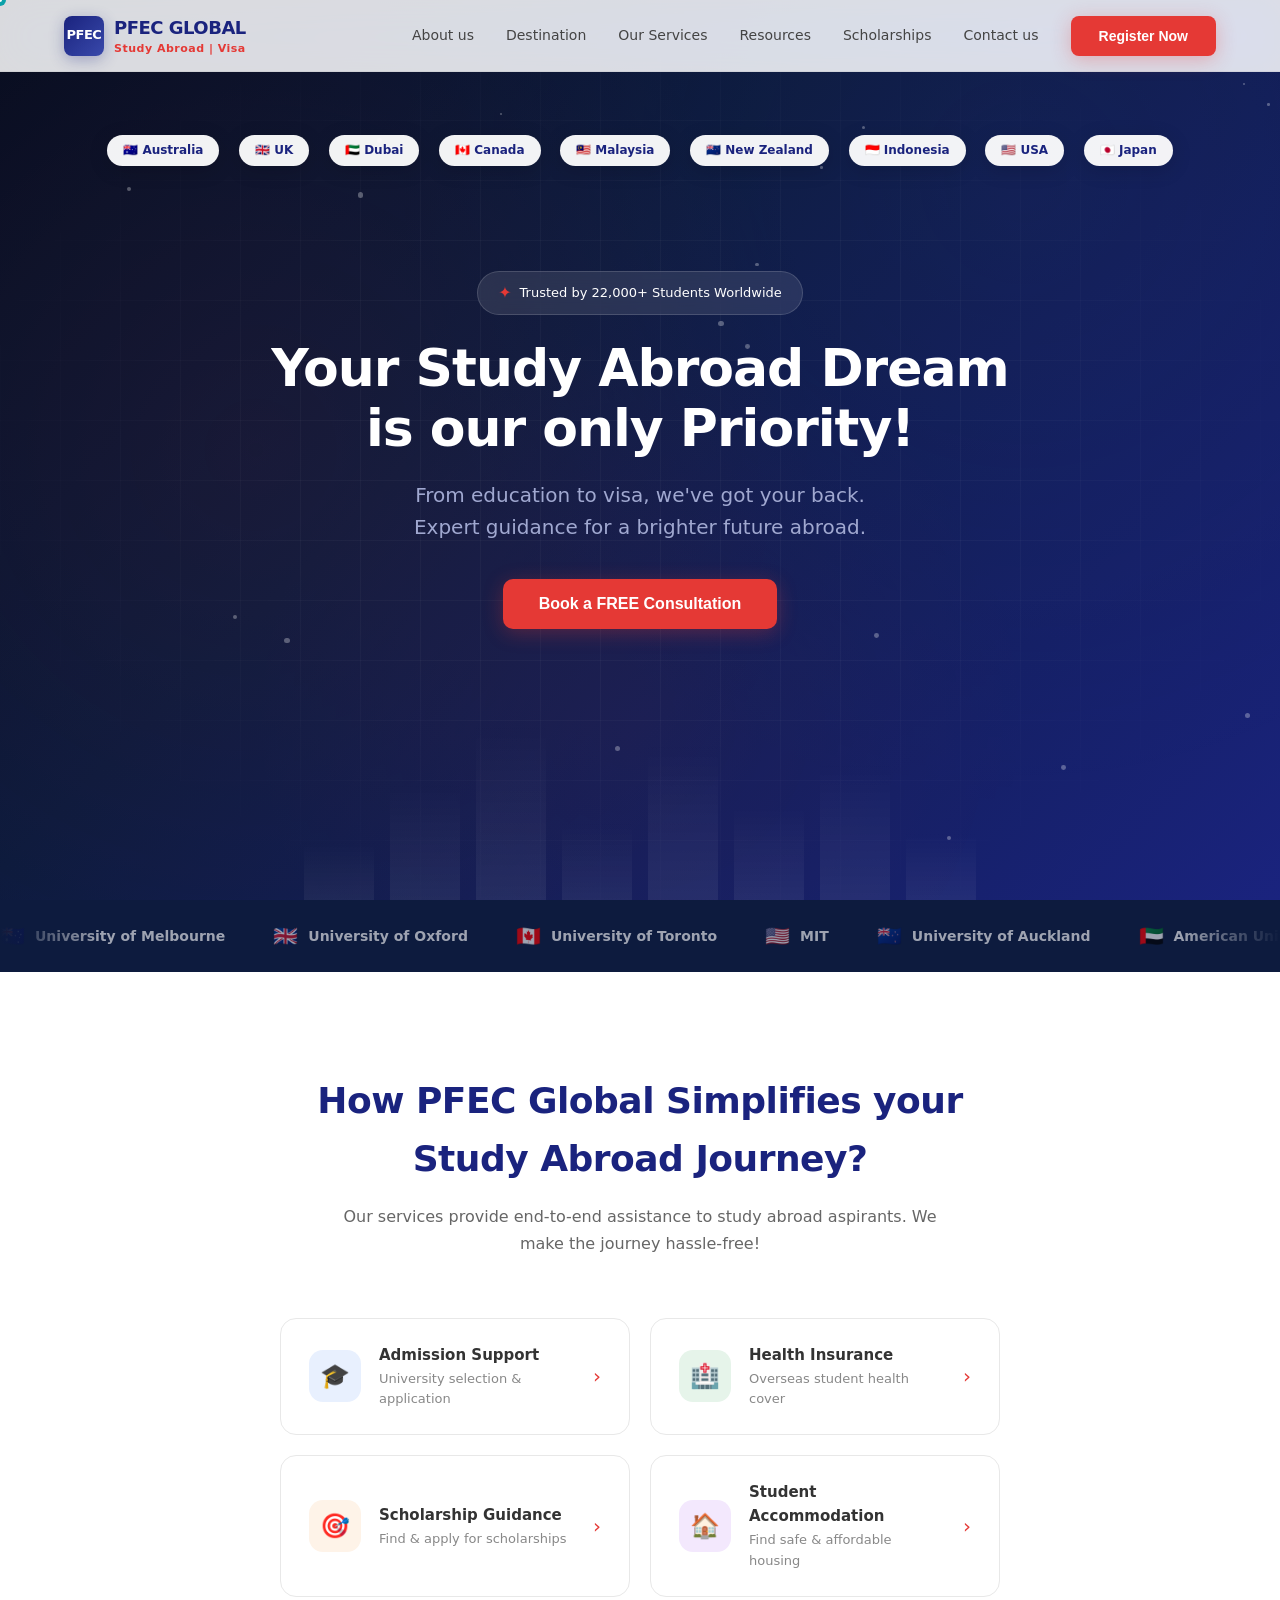
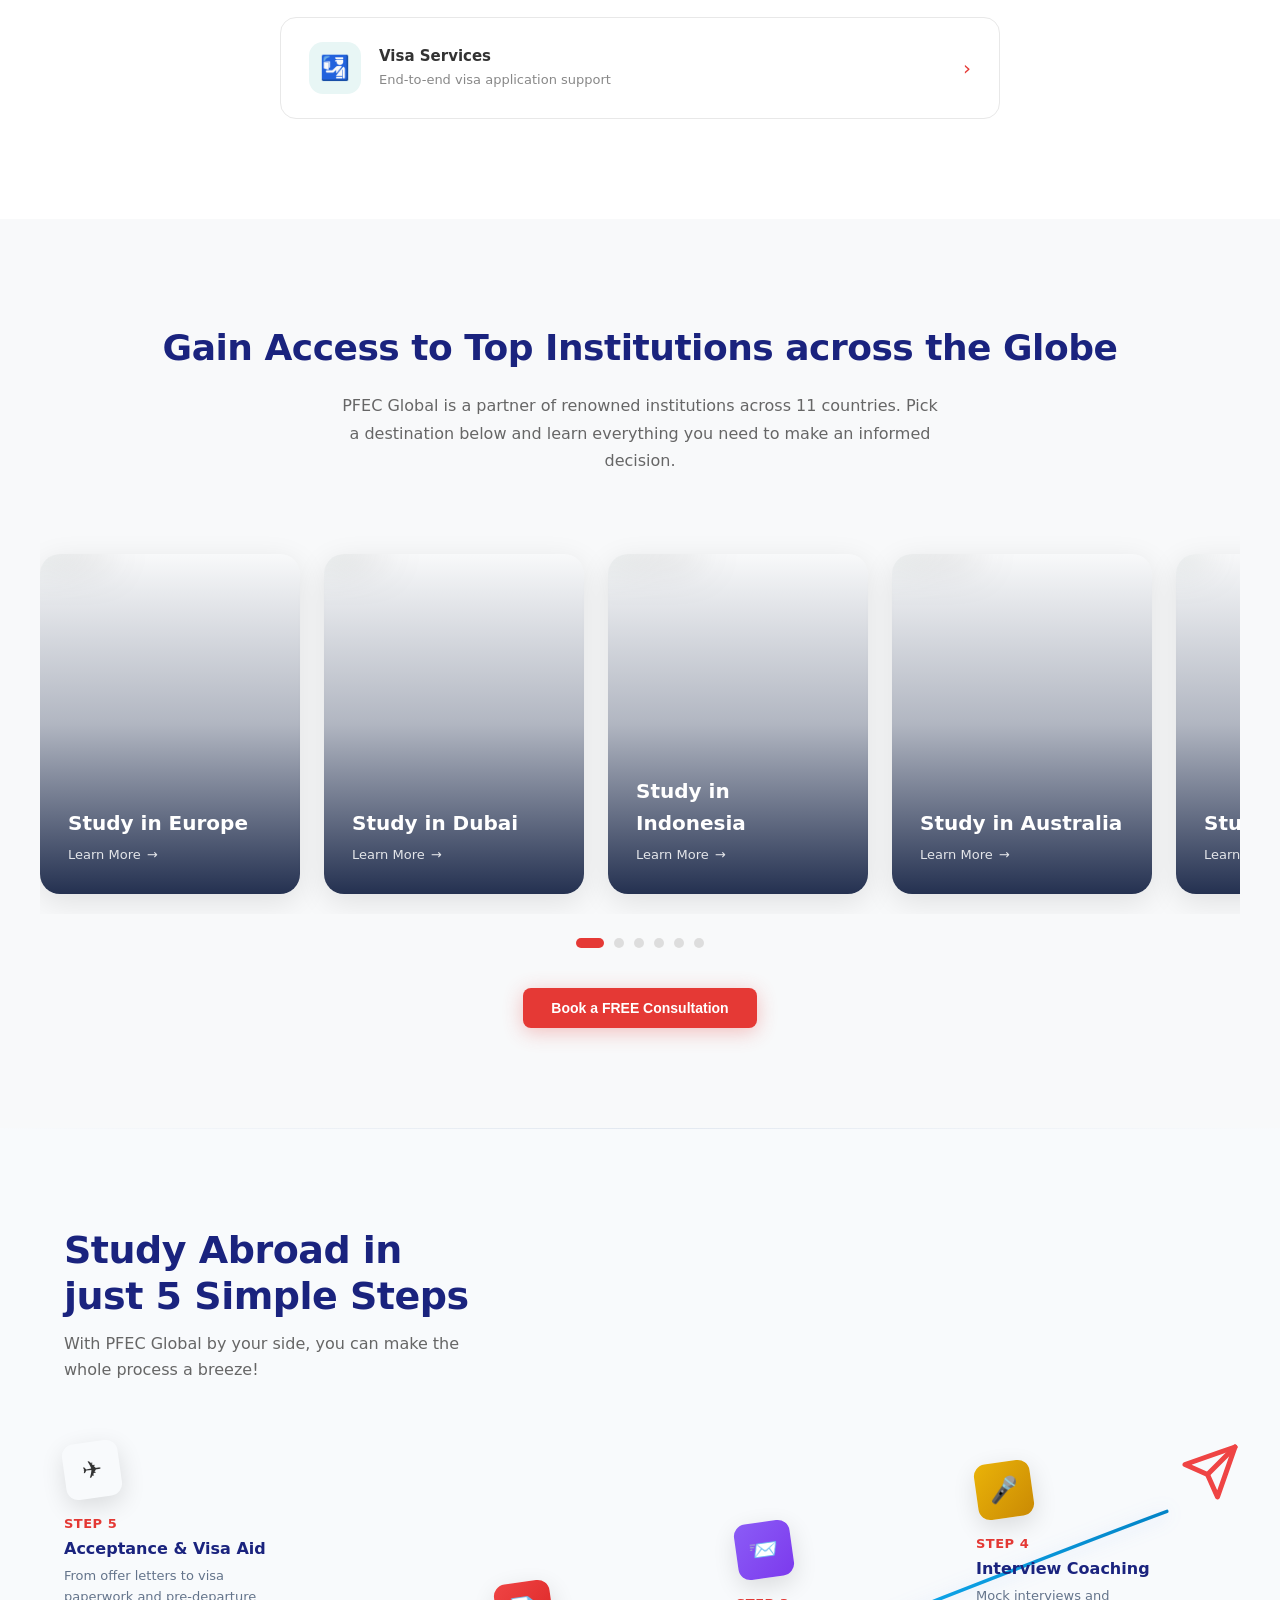
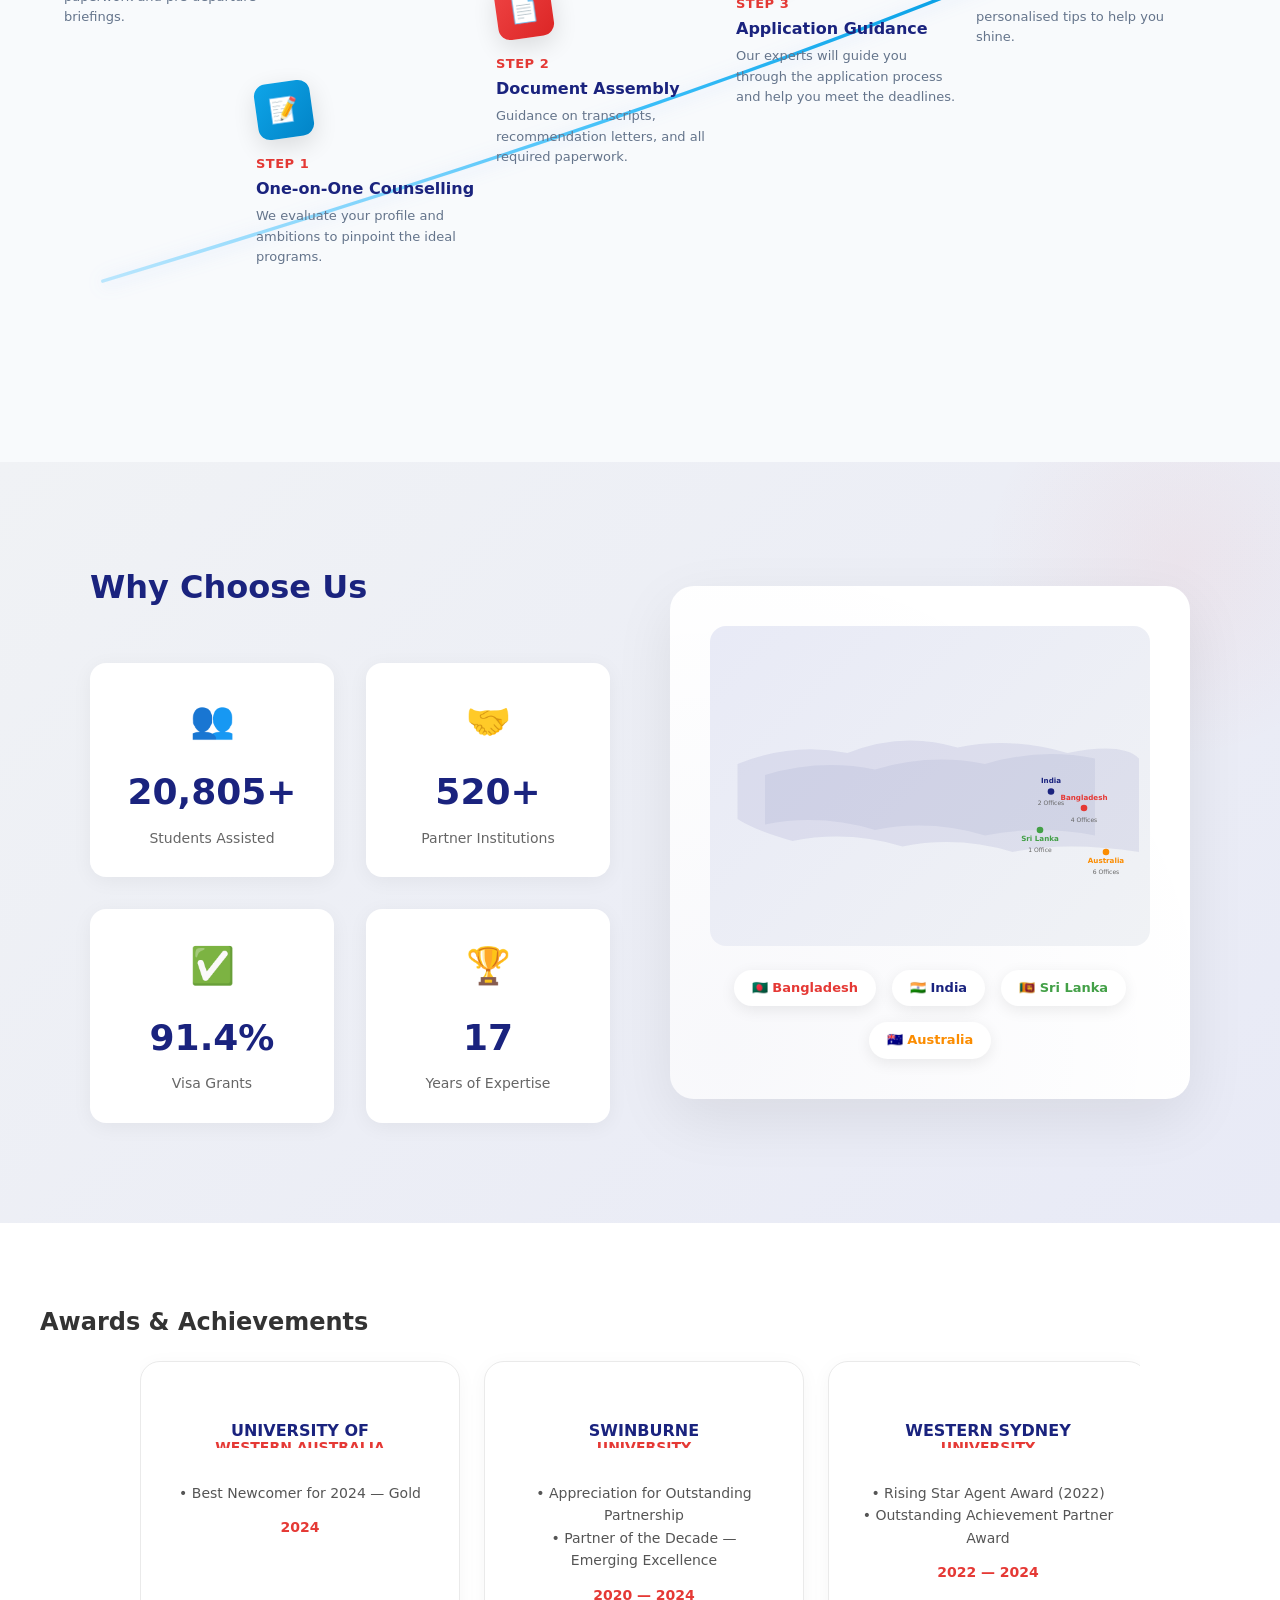
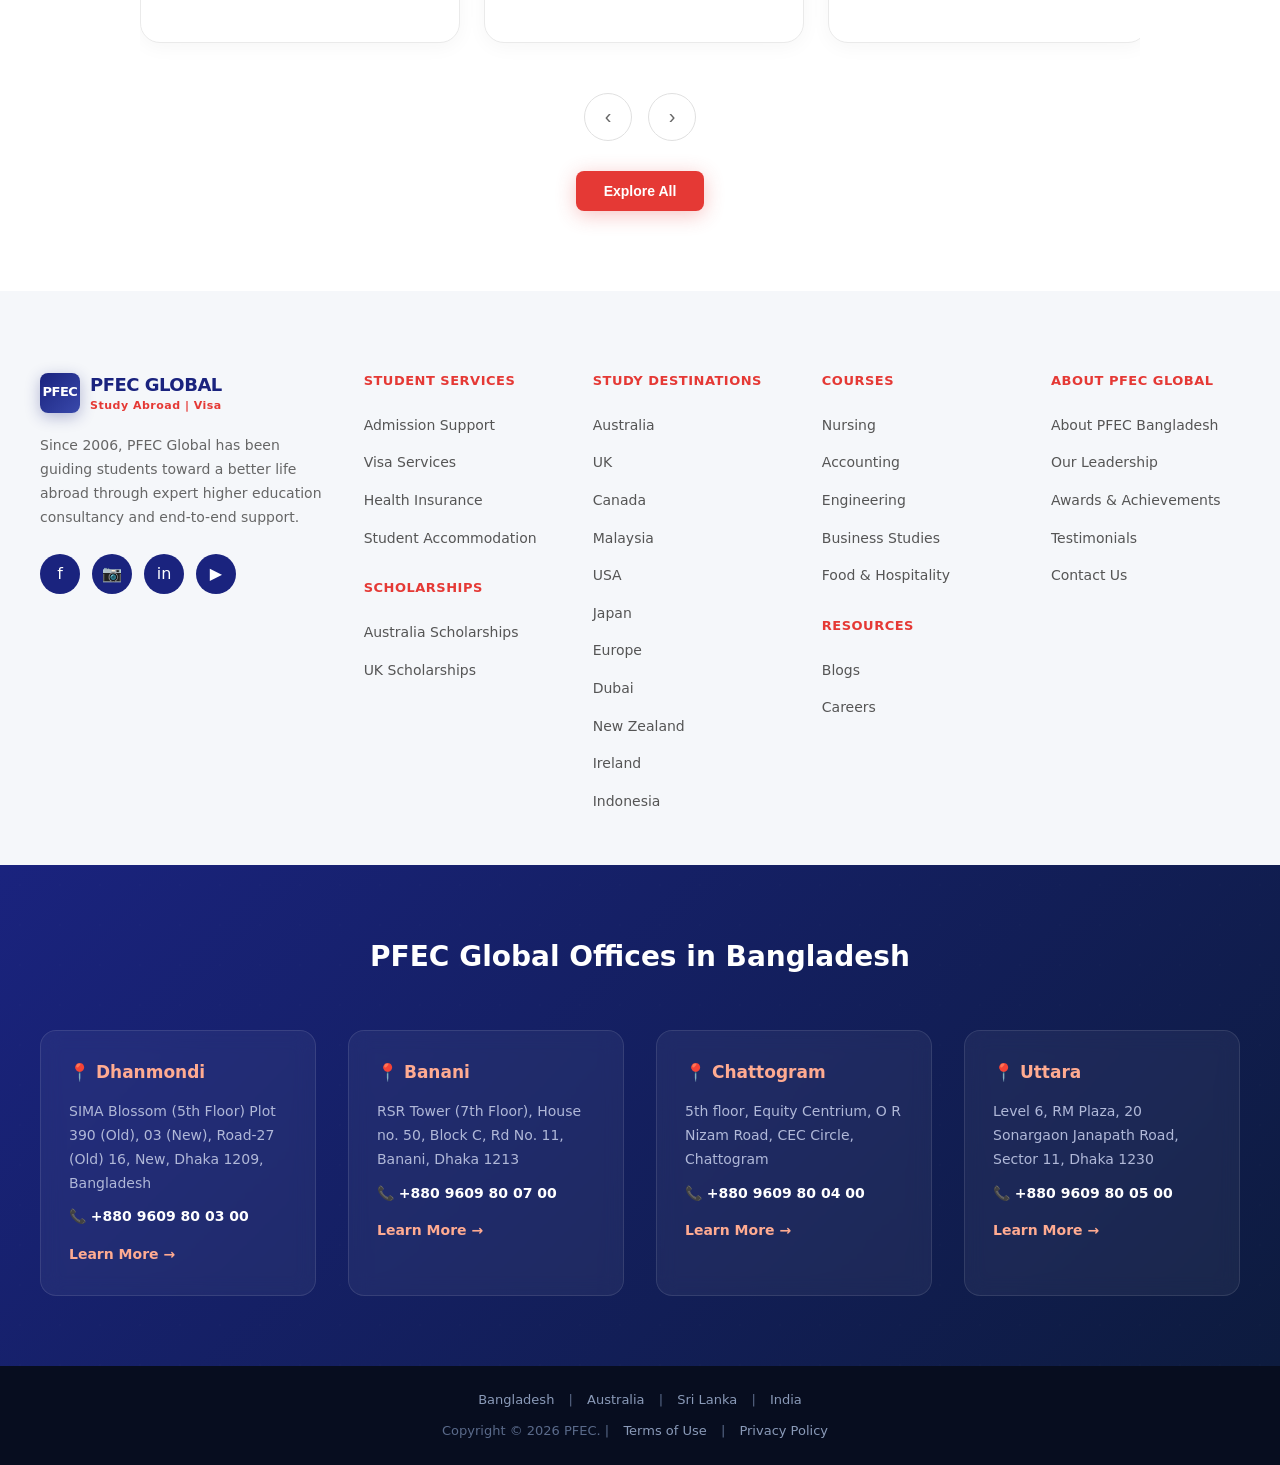
==== index.html @ 9daeb211 "Reorganize: separate CSS/JS into folders, rename home page to index.html" ====
<!DOCTYPE html>
<html lang="en">
<head>
<meta charset="UTF-8">
<meta name="viewport" content="width=device-width, initial-scale=1.0">
<title>PFEC Global — Study Abroad & Visa Consultancy</title>
<link rel="stylesheet" href="css/styles.css">
</head>
<body>

<!-- Custom Cursor -->
<div class="cursor" id="cursor"></div>
<div class="cursor-dot" id="cursorDot"></div>

<!-- Scroll Progress -->
<div class="scroll-progress" id="scrollProgress"></div>

<!-- Header -->
<header id="header">
  <div class="nav-container">
    <div class="logo">
      <div class="logo-icon">PFEC</div>
      <div>PFEC GLOBAL<br><span>Study Abroad | Visa</span></div>
    </div>
    <nav class="nav-links">
      <a href="#about" class="dropdown">About us</a>
      <a href="#destinations" class="dropdown">Destination</a>
      <a href="#services" class="dropdown">Our Services</a>
      <a href="#resources" class="dropdown">Resources</a>
      <a href="#" class="dropdown">Scholarships</a>
      <a href="#offices">Contact us</a>
      <button class="btn-primary magnetic">Register Now</button>
    </nav>
    <div class="mobile-menu">☰</div>
  </div>
</header>

<!-- Hero -->
<section class="hero" id="hero">
  <div class="hero-bg-mesh"></div>
  <div class="hero-grid"></div>
  <div class="hero-particles" id="particles"></div>

  <div class="country-tags">
    <span class="tag">🇦🇺 Australia</span>
    <span class="tag">🇬🇧 UK</span>
    <span class="tag">🇦🇪 Dubai</span>
    <span class="tag">🇨🇦 Canada</span>
    <span class="tag">🇲🇾 Malaysia</span>
    <span class="tag">🇳🇿 New Zealand</span>
    <span class="tag">🇮🇩 Indonesia</span>
    <span class="tag">🇺🇸 USA</span>
    <span class="tag">🇯🇵 Japan</span>
  </div>

  <div class="hero-content">
    <div class="hero-badge">
      <span>✦</span> Trusted by 22,000+ Students Worldwide
    </div>
    <h1>
      <span class="line"><span class="line-inner">Your Study Abroad Dream</span></span>
      <span class="line"><span class="line-inner">is our only Priority!</span></span>
    </h1>
    <p>From education to visa, we've got your back. Expert guidance for a brighter future abroad.</p>
    <button class="btn-primary magnetic">Book a FREE Consultation</button>
  </div>

  <div class="hero-monuments" id="monuments">
    <div class="monument" data-speed="0.3"></div>
    <div class="monument" data-speed="0.5"></div>
    <div class="monument" data-speed="0.8"></div>
    <div class="monument" data-speed="0.4"></div>
    <div class="monument" data-speed="0.7"></div>
    <div class="monument" data-speed="0.6"></div>
    <div class="monument" data-speed="0.9"></div>
    <div class="monument" data-speed="0.5"></div>
  </div>
</section>

<!-- Marquee -->
<section class="marquee-section">
  <div class="marquee-track" id="marqueeTrack">
    <div class="marquee-item"><span>🇦🇺</span> University of Melbourne</div>
    <div class="marquee-item"><span>🇬🇧</span> University of Oxford</div>
    <div class="marquee-item"><span>🇨🇦</span> University of Toronto</div>
    <div class="marquee-item"><span>🇺🇸</span> MIT</div>
    <div class="marquee-item"><span>🇳🇿</span> University of Auckland</div>
    <div class="marquee-item"><span>🇦🇪</span> American University Dubai</div>
    <div class="marquee-item"><span>🇲🇾</span> University of Malaya</div>
    <div class="marquee-item"><span>🇯🇵</span> University of Tokyo</div>
    <div class="marquee-item"><span>🇮🇪</span> Trinity College Dublin</div>
    <div class="marquee-item"><span>🇸🇬</span> National University Singapore</div>
    <!-- Duplicate for seamless loop -->
    <div class="marquee-item"><span>🇦🇺</span> University of Melbourne</div>
    <div class="marquee-item"><span>🇬🇧</span> University of Oxford</div>
    <div class="marquee-item"><span>🇨🇦</span> University of Toronto</div>
    <div class="marquee-item"><span>🇺🇸</span> MIT</div>
    <div class="marquee-item"><span>🇳🇿</span> University of Auckland</div>
    <div class="marquee-item"><span>🇦🇪</span> American University Dubai</div>
    <div class="marquee-item"><span>🇲🇾</span> University of Malaya</div>
    <div class="marquee-item"><span>🇯🇵</span> University of Tokyo</div>
    <div class="marquee-item"><span>🇮🇪</span> Trinity College Dublin</div>
    <div class="marquee-item"><span>🇸🇬</span> National University Singapore</div>
  </div>
</section>

<!-- Services -->
<section class="section services-section" id="services">
  <div class="container">
    <div class="section-header reveal">
      <h2>How PFEC Global Simplifies your<br>Study Abroad Journey?</h2>
      <p>Our services provide end-to-end assistance to study abroad aspirants. We make the journey hassle-free!</p>
    </div>
    <div class="services-grid stagger-children">
      <div class="service-card reveal" data-tilt>
        <div class="service-icon blue">🎓</div>
        <div class="service-info">
          <h4>Admission Support</h4>
          <p>University selection & application</p>
        </div>
        <span class="service-arrow">›</span>
      </div>
      <div class="service-card reveal" data-tilt>
        <div class="service-icon green">🏥</div>
        <div class="service-info">
          <h4>Health Insurance</h4>
          <p>Overseas student health cover</p>
        </div>
        <span class="service-arrow">›</span>
      </div>
      <div class="service-card reveal" data-tilt>
        <div class="service-icon orange">🎯</div>
        <div class="service-info">
          <h4>Scholarship Guidance</h4>
          <p>Find & apply for scholarships</p>
        </div>
        <span class="service-arrow">›</span>
      </div>
      <div class="service-card reveal" data-tilt>
        <div class="service-icon purple">🏠</div>
        <div class="service-info">
          <h4>Student Accommodation</h4>
          <p>Find safe & affordable housing</p>
        </div>
        <span class="service-arrow">›</span>
      </div>
      <div class="service-card reveal" style="grid-column: span 2; justify-content: center;" data-tilt>
        <div class="service-icon teal">🛂</div>
        <div class="service-info">
          <h4>Visa Services</h4>
          <p>End-to-end visa application support</p>
        </div>
        <span class="service-arrow">›</span>
      </div>
    </div>
  </div>
</section>

<!-- Destinations -->
<section class="section destinations-section" id="destinations">
  <div class="container">
    <div class="section-header reveal">
      <h2>Gain Access to Top Institutions across the Globe</h2>
      <p>PFEC Global is a partner of renowned institutions across 11 countries. Pick a destination below and learn everything you need to make an informed decision.</p>
    </div>
    <div class="destinations-scroll stagger-children">
      <div class="dest-card reveal-scale blur-load" data-tilt>
        <img src="https://images.unsplash.com/photo-1499856871958-5b9627545d1a?w=500&h=650&fit=crop&q=80" alt="Europe" loading="lazy">
        <div class="dest-overlay">
          <h3>Study in Europe</h3>
          <span>Learn More</span>
        </div>
      </div>
      <div class="dest-card reveal-scale blur-load" data-tilt>
        <img src="https://images.unsplash.com/photo-1512453979798-5ea266f8880c?w=500&h=650&fit=crop&q=80" alt="Dubai" loading="lazy">
        <div class="dest-overlay">
          <h3>Study in Dubai</h3>
          <span>Learn More</span>
        </div>
      </div>
      <div class="dest-card reveal-scale blur-load" data-tilt>
        <img src="https://images.unsplash.com/photo-1537996194471-e657df975ab4?w=500&h=650&fit=crop&q=80" alt="Indonesia" loading="lazy">
        <div class="dest-overlay">
          <h3>Study in Indonesia</h3>
          <span>Learn More</span>
        </div>
      </div>
      <div class="dest-card reveal-scale blur-load" data-tilt>
        <img src="https://images.unsplash.com/photo-1523482580672-f109ba8cb9be?w=500&h=650&fit=crop&q=80" alt="Australia" loading="lazy">
        <div class="dest-overlay">
          <h3>Study in Australia</h3>
          <span>Learn More</span>
        </div>
      </div>
      <div class="dest-card reveal-scale blur-load" data-tilt>
        <img src="https://images.unsplash.com/photo-1513635269975-59663e0ac1ad?w=500&h=650&fit=crop&q=80" alt="UK" loading="lazy">
        <div class="dest-overlay">
          <h3>Study in UK</h3>
          <span>Learn More</span>
        </div>
      </div>
      <div class="dest-card reveal-scale blur-load" data-tilt>
        <img src="https://images.unsplash.com/photo-1501594907352-04cda38ebc29?w=500&h=650&fit=crop&q=80" alt="USA" loading="lazy">
        <div class="dest-overlay">
          <h3>Study in USA</h3>
          <span>Learn More</span>
        </div>
      </div>
    </div>
    <div class="dots reveal">
      <span class="dot active"></span>
      <span class="dot"></span>
      <span class="dot"></span>
      <span class="dot"></span>
      <span class="dot"></span>
      <span class="dot"></span>
    </div>
    <div style="text-align:center; margin-top:40px;" class="reveal">
      <button class="btn-primary magnetic">Book a FREE Consultation</button>
    </div>
  </div>
</section>

<!-- Steps -->
<section class="section steps-section" id="about">
  <div class="steps-header reveal">
    <h2>Study Abroad in<br>just 5 Simple Steps</h2>
    <p>With PFEC Global by your side, you can make the whole process a breeze!</p>
  </div>
  <div class="steps-diagonal">
    <svg class="steps-curve-svg" viewBox="0 0 1150 450" preserveAspectRatio="none" id="stepsCurve">
      <defs>
        <linearGradient id="curveGradient" x1="0%" y1="100%" x2="100%" y2="0%">
          <stop offset="0%" stop-color="#bae6fd" />
          <stop offset="25%" stop-color="#7dd3fc" />
          <stop offset="50%" stop-color="#38bdf8" />
          <stop offset="75%" stop-color="#0ea5e9" />
          <stop offset="100%" stop-color="#0284c7" />
        </linearGradient>
      </defs>
      <path d="M 60 380 Q 280 320 480 260 T 850 140 T 1080 60" />
    </svg>
    <svg class="paper-plane" viewBox="0 0 24 24" fill="none" stroke="#ef4444" stroke-width="2" stroke-linecap="round" stroke-linejoin="round">
      <path d="M22 2L11 13"/><path d="M22 2l-7 20-4-9-9-4 20-7z"/>
    </svg>

    <div class="step-node reveal">
      <div class="step-badge-shape">📝</div>
      <div class="step-content">
        <div class="step-num">Step 1</div>
        <div class="step-title">One-on-One Counselling</div>
        <div class="step-desc">We evaluate your profile and ambitions to pinpoint the ideal programs.</div>
      </div>
    </div>
    <div class="step-node reveal">
      <div class="step-badge-shape">📄</div>
      <div class="step-content">
        <div class="step-num">Step 2</div>
        <div class="step-title">Document Assembly</div>
        <div class="step-desc">Guidance on transcripts, recommendation letters, and all required paperwork.</div>
      </div>
    </div>
    <div class="step-node reveal">
      <div class="step-badge-shape">📨</div>
      <div class="step-content">
        <div class="step-num">Step 3</div>
        <div class="step-title">Application Guidance</div>
        <div class="step-desc">Our experts will guide you through the application process and help you meet the deadlines.</div>
      </div>
    </div>
    <div class="step-node reveal">
      <div class="step-badge-shape">🎤</div>
      <div class="step-content">
        <div class="step-num">Step 4</div>
        <div class="step-title">Interview Coaching</div>
        <div class="step-desc">Mock interviews and personalised tips to help you shine.</div>
      </div>
    </div>
    <div class="step-node reveal">
      <div class="step-badge-shape">✈️</div>
      <div class="step-content">
        <div class="step-num">Step 5</div>
        <div class="step-title">Acceptance & Visa Aid</div>
        <div class="step-desc">From offer letters to visa paperwork and pre-departure briefings.</div>
      </div>
    </div>
  </div>
</section>

<!-- Stats --><!-- Stats -->
<section class="stats-section" id="stats">
  <div class="container">
    <div class="stats-grid">
      <div class="stats-left reveal-left">
        <h2>Why Choose Us</h2>
        <div class="stat-boxes stagger-children">
          <div class="stat-box reveal">
            <span class="stat-icon">👥</span>
            <div class="stat-number" data-target="22000" data-suffix="+">0</div>
            <div class="stat-label">Students Assisted</div>
          </div>
          <div class="stat-box reveal">
            <span class="stat-icon">🤝</span>
            <div class="stat-number" data-target="550" data-suffix="+">0</div>
            <div class="stat-label">Partner Institutions</div>
          </div>
          <div class="stat-box reveal">
            <span class="stat-icon">✅</span>
            <div class="stat-number" data-target="96.7" data-suffix="%">0</div>
            <div class="stat-label">Visa Grants</div>
          </div>
          <div class="stat-box reveal">
            <span class="stat-icon">🏆</span>
            <div class="stat-number" data-target="18" data-suffix="">0</div>
            <div class="stat-label">Years of Expertise</div>
          </div>
        </div>
      </div>
      <div class="stats-right reveal-right">
        <div class="world-map" id="worldMap">
          <svg width="100%" height="100%" viewBox="0 0 800 320" style="position:relative; z-index:2;">
            <!-- Simplified world map paths -->
            <path fill="#1a237e" opacity="0.08" d="M50,120 Q150,80 250,100 Q350,60 450,90 Q550,70 650,100 Q750,80 780,110 L780,280 Q650,260 550,280 Q450,250 350,270 Q250,240 150,260 Q80,240 50,220 Z"/>
            <path fill="#1a237e" opacity="0.06" d="M100,140 Q200,110 300,130 Q400,100 500,120 Q600,90 700,110 L700,250 Q600,230 500,250 Q400,220 300,240 Q200,210 100,230 Z"/>
            <!-- Location markers -->
            <g class="map-pulse" style="color:var(--red);" transform="translate(680, 200)">
              <circle r="6" fill="currentColor"/>
            </g>
            <text x="680" y="185" text-anchor="middle" font-size="13" fill="#e53935" font-weight="700">Bangladesh</text>
            <text x="680" y="225" text-anchor="middle" font-size="11" fill="#666">4 Offices</text>
            <g class="map-pulse" style="color:var(--navy-light);" transform="translate(620, 170)">
              <circle r="6" fill="currentColor"/>
            </g>
            <text x="620" y="155" text-anchor="middle" font-size="13" fill="#1a237e" font-weight="700">India</text>
            <text x="620" y="195" text-anchor="middle" font-size="11" fill="#666">2 Offices</text>
            <g class="map-pulse" style="color:#43a047;" transform="translate(600, 240)">
              <circle r="6" fill="currentColor"/>
            </g>
            <text x="600" y="260" text-anchor="middle" font-size="13" fill="#43a047" font-weight="700">Sri Lanka</text>
            <text x="600" y="280" text-anchor="middle" font-size="11" fill="#666">1 Office</text>
            <g class="map-pulse" style="color:#fb8c00;" transform="translate(720, 280)">
              <circle r="6" fill="currentColor"/>
            </g>
            <text x="720" y="300" text-anchor="middle" font-size="13" fill="#fb8c00" font-weight="700">Australia</text>
            <text x="720" y="320" text-anchor="middle" font-size="11" fill="#666">6 Offices</text>
          </svg>
        </div>
        <div class="map-labels">
          <span class="map-label red">🇧🇩 Bangladesh</span>
          <span class="map-label blue">🇮🇳 India</span>
          <span class="map-label green">🇱🇰 Sri Lanka</span>
          <span class="map-label orange">🇦🇺 Australia</span>
        </div>
      </div>
    </div>
  </div>
</section>

<!-- Awards -->
<section class="awards-section" id="resources">
  <div class="container">
    <div class="awards-header reveal">
      <h2>Awards & Achievements</h2>
    </div>
    <div class="awards-slider stagger-children" id="awardsSlider">
      <div class="award-card reveal">
        <div class="award-logo">
          <svg viewBox="0 0 200 40"><text x="100" y="28" text-anchor="middle" font-size="16" font-weight="800" fill="#1a237e">UNIVERSITY OF</text><text x="100" y="44" text-anchor="middle" font-size="14" font-weight="700" fill="#e53935">WESTERN AUSTRALIA</text></svg>
        </div>
        <p>• Best Newcomer for 2024 — Gold</p>
        <span class="year">2024</span>
      </div>
      <div class="award-card reveal">
        <div class="award-logo">
          <svg viewBox="0 0 200 40"><text x="100" y="28" text-anchor="middle" font-size="16" font-weight="800" fill="#1a237e">SWINBURNE</text><text x="100" y="44" text-anchor="middle" font-size="14" font-weight="700" fill="#e53935">UNIVERSITY</text></svg>
        </div>
        <p>• Appreciation for Outstanding Partnership<br>• Partner of the Decade — Emerging Excellence</p>
        <span class="year">2020 — 2024</span>
      </div>
      <div class="award-card reveal">
        <div class="award-logo">
          <svg viewBox="0 0 200 40"><text x="100" y="28" text-anchor="middle" font-size="16" font-weight="800" fill="#1a237e">WESTERN SYDNEY</text><text x="100" y="44" text-anchor="middle" font-size="14" font-weight="700" fill="#e53935">UNIVERSITY</text></svg>
        </div>
        <p>• Rising Star Agent Award (2022)<br>• Outstanding Achievement Partner Award</p>
        <span class="year">2022 — 2024</span>
      </div>
    </div>
    <div class="slider-arrows reveal">
      <button class="arrow-btn" id="awardPrev">‹</button>
      <button class="arrow-btn" id="awardNext">›</button>
    </div>
    <div style="text-align:center; margin-top:30px;" class="reveal">
      <button class="btn-primary magnetic">Explore All</button>
    </div>
  </div>
</section>

<!-- Footer -->
<footer class="footer-main">
  <div class="footer-grid">
    <div class="footer-brand reveal">
      <div class="logo">
        <div class="logo-icon">PFEC</div>
        <div>PFEC GLOBAL<br><span>Study Abroad | Visa</span></div>
      </div>
      <p>Since 2006, PFEC Global has been guiding students toward a better life abroad through expert higher education consultancy and end-to-end support.</p>
      <div class="social-links">
        <a href="#"><span>f</span></a>
        <a href="#"><span>📷</span></a>
        <a href="#"><span>in</span></a>
        <a href="#"><span>▶</span></a>
      </div>
    </div>
    <div class="footer-col reveal">
      <h4>Student Services</h4>
      <ul>
        <li><a href="#">Admission Support</a></li>
        <li><a href="#">Visa Services</a></li>
        <li><a href="#">Health Insurance</a></li>
        <li><a href="#">Student Accommodation</a></li>
      </ul>
      <h4 style="margin-top:28px;">Scholarships</h4>
      <ul>
        <li><a href="#">Australia Scholarships</a></li>
        <li><a href="#">UK Scholarships</a></li>
      </ul>
    </div>
    <div class="footer-col reveal">
      <h4>Study Destinations</h4>
      <ul>
        <li><a href="#">Australia</a></li>
        <li><a href="#">UK</a></li>
        <li><a href="#">Canada</a></li>
        <li><a href="#">Malaysia</a></li>
        <li><a href="#">USA</a></li>
        <li><a href="#">Japan</a></li>
        <li><a href="#">Europe</a></li>
        <li><a href="#">Dubai</a></li>
        <li><a href="#">New Zealand</a></li>
        <li><a href="#">Ireland</a></li>
        <li><a href="#">Indonesia</a></li>
      </ul>
    </div>
    <div class="footer-col reveal">
      <h4>Courses</h4>
      <ul>
        <li><a href="#">Nursing</a></li>
        <li><a href="#">Accounting</a></li>
        <li><a href="#">Engineering</a></li>
        <li><a href="#">Business Studies</a></li>
        <li><a href="#">Food & Hospitality</a></li>
      </ul>
      <h4 style="margin-top:28px;">Resources</h4>
      <ul>
        <li><a href="#">Blogs</a></li>
        <li><a href="#">Careers</a></li>
      </ul>
    </div>
    <div class="footer-col reveal">
      <h4>About PFEC Global</h4>
      <ul>
        <li><a href="#">About PFEC Bangladesh</a></li>
        <li><a href="#">Our Leadership</a></li>
        <li><a href="#">Awards & Achievements</a></li>
        <li><a href="#">Testimonials</a></li>
        <li><a href="#">Contact Us</a></li>
      </ul>
    </div>
  </div>
</footer>

<!-- Offices -->
<section class="offices-section" id="offices">
  <div class="container">
    <h3 class="reveal">PFEC Global Offices in Bangladesh</h3>
    <div class="offices-grid stagger-children">
      <div class="office-card reveal">
        <h4>📍 Dhanmondi</h4>
        <p>SIMA Blossom (5th Floor) Plot 390 (Old), 03 (New), Road-27 (Old) 16, New, Dhaka 1209, Bangladesh</p>
        <p class="phone">📞 +880 9609 80 03 00</p>
        <a href="#">Learn More →</a>
      </div>
      <div class="office-card reveal">
        <h4>📍 Banani</h4>
        <p>RSR Tower (7th Floor), House no. 50, Block C, Rd No. 11, Banani, Dhaka 1213</p>
        <p class="phone">📞 +880 9609 80 07 00</p>
        <a href="#">Learn More →</a>
      </div>
      <div class="office-card reveal">
        <h4>📍 Chattogram</h4>
        <p>5th floor, Equity Centrium, O R Nizam Road, CEC Circle, Chattogram</p>
        <p class="phone">📞 +880 9609 80 04 00</p>
        <a href="#">Learn More →</a>
      </div>
      <div class="office-card reveal">
        <h4>📍 Uttara</h4>
        <p>Level 6, RM Plaza, 20 Sonargaon Janapath Road, Sector 11, Dhaka 1230</p>
        <p class="phone">📞 +880 9609 80 05 00</p>
        <a href="#">Learn More →</a>
      </div>
    </div>
  </div>
</section>

<!-- Bottom Bar -->
<div class="bottom-bar">
  <p>
    <a href="#">Bangladesh</a> |
    <a href="#">Australia</a> |
    <a href="#">Sri Lanka</a> |
    <a href="#">India</a>
  </p>
  <p style="margin-top:10px;">
    Copyright © 2026 PFEC. | <a href="#">Terms of Use</a> | <a href="#">Privacy Policy</a>
  </p>
</div>

<!-- Scroll to Top -->
<button class="scroll-top" id="scrollTop">↑</button>

<script src="js/script.js"></script>
</body>
</html>
---- css/styles.css ----
/* ─── BASE ─── */
:root {
  --navy: #0d1b3e;
  --navy-light: #1a237e;
  --red: #e53935;
  --red-dark: #c62828;
  --cream: #f8f9fa;
  --text: #333;
  --text-light: #666;
  --white: #ffffff;
  --transition: cubic-bezier(0.25, 0.46, 0.45, 0.94);
}
* { margin: 0; padding: 0; box-sizing: border-box; }
html { scroll-behavior: smooth; }
body {
  font-family: 'Segoe UI', system-ui, -apple-system, sans-serif;
  color: var(--text);
  line-height: 1.6;
  overflow-x: hidden;
  cursor: none;
}
img { max-width: 100%; display: block; }
a { text-decoration: none; color: inherit; }
ul { list-style: none; }

/* ─── CUSTOM CURSOR ─── */
.cursor {
  position: fixed; top: 0; left: 0;
  width: 12px; height: 12px;
  background: var(--red);
  border-radius: 50%;
  pointer-events: none;
  z-index: 99999;
  transform: translate(-50%, -50%);
  transition: width 0.3s var(--transition), height 0.3s var(--transition), background 0.3s;
  mix-blend-mode: difference;
}
.cursor.hover {
  width: 40px; height: 40px;
  background: rgba(229,57,53,0.2);
  border: 2px solid var(--red);
}
.cursor-dot {
  position: fixed; top: 0; left: 0;
  width: 4px; height: 4px;
  background: var(--white);
  border-radius: 50%;
  pointer-events: none;
  z-index: 99999;
  transform: translate(-50%, -50%);
}

/* ─── SCROLL PROGRESS ─── */
.scroll-progress {
  position: fixed; top: 0; left: 0; height: 3px;
  background: linear-gradient(90deg, var(--red), var(--navy-light));
  z-index: 10001;
  width: 0%;
  transition: width 0.1s linear;
}

/* ─── HEADER ─── */
header {
  position: fixed; top: 0; left: 0; right: 0; z-index: 1000;
  background: rgba(255,255,255,0.85);
  backdrop-filter: blur(20px) saturate(180%);
  -webkit-backdrop-filter: blur(20px) saturate(180%);
  border-bottom: 1px solid rgba(0,0,0,0.05);
  transition: all 0.4s var(--transition);
}
header.scrolled {
  padding-top: 0; padding-bottom: 0;
  box-shadow: 0 4px 30px rgba(0,0,0,0.08);
}
.nav-container {
  max-width: 1200px; margin: 0 auto;
  display: flex; align-items: center; justify-content: space-between;
  padding: 14px 24px;
  transition: padding 0.3s var(--transition);
}
header.scrolled .nav-container { padding: 10px 24px; }
.logo {
  display: flex; align-items: center; gap: 10px;
  font-weight: 800; font-size: 18px; color: var(--navy-light);
  letter-spacing: -0.5px;
}
.logo-icon {
  width: 40px; height: 40px;
  background: linear-gradient(135deg, var(--navy-light), #3949ab);
  border-radius: 8px; display: flex; align-items: center; justify-content: center;
  color: #fff; font-weight: 900; font-size: 13px;
  box-shadow: 0 4px 15px rgba(26,35,126,0.3);
  transition: transform 0.3s var(--transition);
}
.logo:hover .logo-icon { transform: rotate(5deg) scale(1.05); }
.logo span { color: var(--red); font-weight: 600; font-size: 11px; display: block; margin-top: -3px; letter-spacing: 0.5px; }
.nav-links { display: flex; gap: 32px; align-items: center; }
.nav-links a {
  font-size: 14px; font-weight: 500; color: #444;
  position: relative; padding: 4px 0;
  transition: color 0.3s;
}
.nav-links a::after {
  content: ''; position: absolute; bottom: 0; left: 0; width: 0; height: 2px;
  background: var(--red); border-radius: 2px;
  transition: width 0.3s var(--transition);
}
.nav-links a:hover { color: var(--red); }
.nav-links a:hover::after { width: 100%; }
.dropdown::after { content: "▾"; font-size: 9px; margin-left: 5px; color: #888; transition: transform 0.3s; display: inline-block; }
.dropdown:hover::after { transform: rotate(180deg); color: var(--red); }

.btn-primary {
  background: var(--red); color: #fff; padding: 12px 28px;
  border-radius: 8px; font-weight: 600; font-size: 14px;
  border: none; cursor: none; position: relative; overflow: hidden;
  transition: transform 0.3s var(--transition), box-shadow 0.3s;
  box-shadow: 0 4px 20px rgba(229,57,53,0.3);
}
.btn-primary::before {
  content: ''; position: absolute; top: 50%; left: 50%;
  width: 0; height: 0; background: rgba(255,255,255,0.2);
  border-radius: 50%; transform: translate(-50%,-50%);
  transition: width 0.6s, height 0.6s;
}
.btn-primary:hover::before { width: 300px; height: 300px; }
.btn-primary:hover {
  transform: translateY(-2px);
  box-shadow: 0 8px 30px rgba(229,57,53,0.4);
}
.btn-primary:active { transform: scale(0.98); }
.mobile-menu { display: none; font-size: 24px; cursor: none; }

/* ─── HERO ─── */
.hero {
  min-height: 100vh; position: relative; overflow: hidden;
  display: flex; align-items: center; justify-content: center;
  text-align: center; color: #fff;
  background: linear-gradient(135deg, #070d1f 0%, #0d1b3e 40%, #1a237e 100%);
}
.hero-bg-mesh {
  position: absolute; inset: 0; opacity: 0.4;
  background:
    radial-gradient(circle at 20% 50%, rgba(229,57,53,0.15) 0%, transparent 50%),
    radial-gradient(circle at 80% 20%, rgba(57,73,171,0.2) 0%, transparent 50%),
    radial-gradient(circle at 50% 80%, rgba(229,57,53,0.1) 0%, transparent 40%);
}
.hero-grid {
  position: absolute; inset: 0;
  background-image:
    linear-gradient(rgba(255,255,255,0.03) 1px, transparent 1px),
    linear-gradient(90deg, rgba(255,255,255,0.03) 1px, transparent 1px);
  background-size: 60px 60px;
  mask-image: radial-gradient(ellipse at center, black 40%, transparent 80%);
  -webkit-mask-image: radial-gradient(ellipse at center, black 40%, transparent 80%);
}
.hero-particles {
  position: absolute; inset: 0; pointer-events: none;
}
.particle {
  position: absolute; border-radius: 50%; background: rgba(255,255,255,0.3);
  animation: float 8s infinite ease-in-out;
}
@keyframes float {
  0%, 100% { transform: translateY(0) translateX(0); opacity: 0.3; }
  50% { transform: translateY(-30px) translateX(15px); opacity: 0.7; }
}

.hero-content { position: relative; z-index: 3; max-width: 800px; padding: 40px 24px; }
.hero-badge {
  display: inline-flex; align-items: center; gap: 8px;
  background: rgba(255,255,255,0.1); backdrop-filter: blur(10px);
  border: 1px solid rgba(255,255,255,0.15); padding: 8px 20px;
  border-radius: 50px; font-size: 13px; font-weight: 500;
  margin-bottom: 24px; opacity: 0; transform: translateY(20px);
  animation: fadeUp 0.8s var(--transition) 0.3s forwards;
}
.hero-badge span { color: var(--red); font-size: 16px; }

.hero h1 {
  font-size: clamp(32px, 5vw, 52px); font-weight: 800;
  margin-bottom: 20px; line-height: 1.15; letter-spacing: -1px;
}
.hero h1 .line {
  display: block; overflow: hidden;
}
.hero h1 .line-inner {
  display: block; transform: translateY(100%);
  animation: revealText 1s var(--transition) forwards;
}
.hero h1 .line:nth-child(1) .line-inner { animation-delay: 0.5s; }
.hero h1 .line:nth-child(2) .line-inner { animation-delay: 0.7s; }
@keyframes revealText {
  to { transform: translateY(0); }
}

.hero p {
  font-size: clamp(16px, 2vw, 20px); color: #a0a8d0;
  margin-bottom: 36px; max-width: 500px; margin-left: auto; margin-right: auto;
  opacity: 0; transform: translateY(20px);
  animation: fadeUp 0.8s var(--transition) 0.9s forwards;
}
.hero .btn-primary {
  padding: 16px 36px; font-size: 16px; border-radius: 10px;
  opacity: 0; transform: translateY(20px);
  animation: fadeUp 0.8s var(--transition) 1.1s forwards;
}
@keyframes fadeUp {
  to { opacity: 1; transform: translateY(0); }
}

.country-tags {
  position: absolute; top: 15%; left: 0; right: 0;
  display: flex; justify-content: space-around; padding: 0 8%;
  pointer-events: none; z-index: 2;
  flex-wrap: wrap;
  gap: 10px;
}
.tag {
  background: rgba(255,255,255,0.95); color: var(--navy-light);
  padding: 6px 16px; border-radius: 30px;
  font-size: 12px; font-weight: 700;
  box-shadow: 0 4px 20px rgba(0,0,0,0.15);
  animation: floatTag 6s infinite ease-in-out;
  opacity: 0; transform: translateY(30px);
  animation-name: floatTag, fadeUp;
  animation-duration: 6s, 0.8s;
  animation-timing-function: ease-in-out, var(--transition);
  animation-iteration-count: infinite, 1;
  animation-fill-mode: none, forwards;
  white-space: nowrap;
}
.tag:nth-child(1) { animation-delay: 0s, 1.3s; }
.tag:nth-child(2) { animation-delay: 1s, 1.4s; }
.tag:nth-child(3) { animation-delay: 2s, 1.5s; }
.tag:nth-child(4) { animation-delay: 0.5s, 1.6s; }
.tag:nth-child(5) { animation-delay: 1.5s, 1.7s; }
.tag:nth-child(6) { animation-delay: 2.5s, 1.8s; }
.tag:nth-child(7) { animation-delay: 0.8s, 1.9s; }
.tag:nth-child(8) { animation-delay: 1.8s, 2.0s; }
.tag:nth-child(9) { animation-delay: 2.8s, 2.1s; }
@keyframes floatTag {
  0%, 100% { transform: translateY(0); }
  50% { transform: translateY(-15px); }
}

@media (max-width: 576px) {
  .country-tags {
    position: relative;
    top: auto;
    left: auto;
    right: auto;
    padding: 80px 16px 16px;
    justify-content: center;
    gap: 8px;
    pointer-events: auto;
  }
  .tag {
    animation: fadeUp 0.6s var(--transition) forwards !important;
    opacity: 0;
    padding: 6px 12px;
    font-size: 11px;
    transform: none !important;
    box-shadow: 0 2px 10px rgba(0,0,0,0.1);
  }
  .tag:nth-child(1) { animation-delay: 1.3s !important; }
  .tag:nth-child(2) { animation-delay: 1.4s !important; }
  .tag:nth-child(3) { animation-delay: 1.5s !important; }
  .tag:nth-child(4) { animation-delay: 1.6s !important; }
  .tag:nth-child(5) { animation-delay: 1.7s !important; }
  .tag:nth-child(6) { animation-delay: 1.8s !important; }
  .tag:nth-child(7) { animation-delay: 1.9s !important; }
  .tag:nth-child(8) { animation-delay: 2.0s !important; }
  .tag:nth-child(9) { animation-delay: 2.1s !important; }
}

.hero-monuments {
  position: absolute; bottom: -20px; left: 0; right: 0; height: 320px;
  display: flex; align-items: flex-end; justify-content: center; gap: 16px;
  opacity: 0.5; pointer-events: none; z-index: 1;
}
.monument {
  width: 70px; background: linear-gradient(to top, rgba(255,255,255,0.15), transparent);
  border-radius: 4px 4px 0 0; position: relative;
  transition: transform 0.1s linear;
}
.monument::before {
  content: ""; position: absolute; bottom: 0; left: 50%; transform: translateX(-50%);
  width: 50px; background: rgba(255,255,255,0.1); border-radius: 4px 4px 0 0;
}
.monument:nth-child(1) { height: 80px; }
.monument:nth-child(2) { height: 140px; }
.monument:nth-child(3) { height: 200px; }
.monument:nth-child(4) { height: 100px; }
.monument:nth-child(5) { height: 180px; }
.monument:nth-child(6) { height: 120px; }
.monument:nth-child(7) { height: 160px; }
.monument:nth-child(8) { height: 90px; }

/* ─── MARQUEE ─── */
.marquee-section {
  background: var(--navy); padding: 20px 0; overflow: hidden; position: relative;
}
.marquee-section::before,
.marquee-section::after {
  content: ''; position: absolute; top: 0; bottom: 0; width: 100px; z-index: 2;
  pointer-events: none;
}
.marquee-section::before { left: 0; background: linear-gradient(to right, var(--navy), transparent); }
.marquee-section::after { right: 0; background: linear-gradient(to left, var(--navy), transparent); }
.marquee-track {
  display: flex; gap: 48px; width: max-content;
  animation: marquee 30s linear infinite;
}
.marquee-item {
  display: flex; align-items: center; gap: 10px;
  color: rgba(255,255,255,0.6); font-size: 14px; font-weight: 600;
  white-space: nowrap;
}
.marquee-item span { font-size: 20px; }
@keyframes marquee {
  0% { transform: translateX(0); }
  100% { transform: translateX(-50%); }
}

/* ─── SCROLL REVEAL UTILITIES ─── */
.reveal {
  opacity: 0; transform: translateY(40px);
  transition: opacity 0.8s var(--transition), transform 0.8s var(--transition);
}
.reveal.visible { opacity: 1; transform: translateY(0); }
.reveal-left { opacity: 0; transform: translateX(-60px); transition: all 0.8s var(--transition); }
.reveal-left.visible { opacity: 1; transform: translateX(0); }
.reveal-right { opacity: 0; transform: translateX(60px); transition: all 0.8s var(--transition); }
.reveal-right.visible { opacity: 1; transform: translateX(0); }
.reveal-scale { opacity: 0; transform: scale(0.9); transition: all 0.8s var(--transition); }
.reveal-scale.visible { opacity: 1; transform: scale(1); }

.stagger-children > *:nth-child(1) { transition-delay: 0ms; }
.stagger-children > *:nth-child(2) { transition-delay: 100ms; }
.stagger-children > *:nth-child(3) { transition-delay: 200ms; }
.stagger-children > *:nth-child(4) { transition-delay: 300ms; }
.stagger-children > *:nth-child(5) { transition-delay: 400ms; }
.stagger-children > *:nth-child(6) { transition-delay: 500ms; }

/* ─── SECTIONS ─── */
.section { padding: 100px 24px; }
.container { max-width: 1200px; margin: 0 auto; }
.section-header { text-align: center; margin-bottom: 60px; }
.section-header h2 {
  font-size: clamp(26px, 3.5vw, 36px); color: var(--navy-light);
  margin-bottom: 16px; font-weight: 800; letter-spacing: -0.5px;
}
.section-header p { color: var(--text-light); font-size: 16px; max-width: 600px; margin: 0 auto; line-height: 1.7; }

/* ─── SERVICES ─── */
.services-section { background: var(--white); }
.services-grid {
  display: grid; grid-template-columns: repeat(2, 1fr); gap: 20px; max-width: 720px; margin: 0 auto;
}
.service-card {
  display: flex; align-items: center; gap: 18px;
  padding: 24px 28px; border: 1px solid #e8e8e8;
  border-radius: 16px; position: relative; overflow: hidden;
  background: var(--white); cursor: none;
  transition: border-color 0.3s, transform 0.3s var(--transition), box-shadow 0.3s;
}
.service-card::before {
  content: ''; position: absolute; inset: 0;
  background: radial-gradient(600px circle at var(--mouse-x, 50%) var(--mouse-y, 50%), rgba(229,57,53,0.06), transparent 40%);
  opacity: 0; transition: opacity 0.3s;
  pointer-events: none;
}
.service-card:hover::before { opacity: 1; }
.service-card:hover {
  border-color: var(--red); transform: translateY(-4px);
  box-shadow: 0 12px 40px rgba(229,57,53,0.1);
}
.service-icon {
  width: 52px; height: 52px; border-radius: 14px;
  display: flex; align-items: center; justify-content: center;
  font-size: 24px; flex-shrink: 0; transition: transform 0.3s var(--transition);
}
.service-card:hover .service-icon { transform: scale(1.1) rotate(-5deg); }
.service-icon.blue { background: #e8f0fe; }
.service-icon.green { background: #e6f4ea; }
.service-icon.orange { background: #fef3e8; }
.service-icon.purple { background: #f3e8fd; }
.service-icon.teal { background: #e8f6f5; }
.service-info h4 { font-size: 15px; font-weight: 700; color: var(--text); }
.service-info p { font-size: 13px; color: #888; margin-top: 2px; }
.service-arrow {
  margin-left: auto; color: var(--red); font-size: 20px;
  transition: transform 0.3s var(--transition);
}
.service-card:hover .service-arrow { transform: translateX(4px); }

/* ─── DESTINATIONS ─── */
.destinations-section { background: var(--cream); }
.destinations-scroll {
  display: flex; gap: 24px; overflow-x: auto; padding: 20px 0;
  scrollbar-width: none; -ms-overflow-style: none;
}
.destinations-scroll::-webkit-scrollbar { display: none; }
.dest-card {
  min-width: 260px; border-radius: 20px; overflow: hidden;
  position: relative; height: 340px; cursor: none;
  box-shadow: 0 8px 30px rgba(0,0,0,0.1);
  perspective: 1000px; transform-style: preserve-3d;
  transition: transform 0.4s var(--transition), box-shadow 0.4s;
}
.dest-card:hover { transform: translateY(-8px); box-shadow: 0 20px 50px rgba(0,0,0,0.2); }
.dest-card img {
  width: 100%; height: 100%; object-fit: cover;
  transition: transform 0.6s var(--transition), filter 0.4s;
  filter: blur(0px);
}
.dest-card.blur-load img { filter: blur(20px); transform: scale(1.1); }
.dest-card.loaded img { filter: blur(0px); transform: scale(1); }
.dest-card:hover img { transform: scale(1.15); }
.dest-overlay {
  position: absolute; inset: 0;
  background: linear-gradient(to top, rgba(13,27,62,0.9) 0%, rgba(13,27,62,0.3) 50%, transparent 100%);
  display: flex; flex-direction: column; justify-content: flex-end;
  padding: 28px; color: #fff;
}
.dest-overlay h3 { font-size: 20px; margin-bottom: 6px; font-weight: 700; }
.dest-overlay span { font-size: 13px; opacity: 0.85; display: flex; align-items: center; gap: 6px; }
.dest-overlay span::after { content: "→"; transition: transform 0.3s; }
.dest-card:hover .dest-overlay span::after { transform: translateX(4px); }
.dots { display: flex; gap: 10px; justify-content: center; margin-top: 24px; }
.dot {
  width: 10px; height: 10px; border-radius: 50%; background: #ddd;
  cursor: none; transition: all 0.3s;
}
.dot.active { background: var(--red); width: 28px; border-radius: 5px; }

/* ─── STEPS ─── */
.steps-section { background: #f8fafc; overflow: hidden; position: relative; }
.steps-section::before {
  content: ''; position: absolute; top: 0; left: 0; right: 0; height: 1px;
  background: linear-gradient(90deg, transparent, #e2e8f0, transparent);
}

.steps-header { text-align: left; max-width: 1200px; margin: 0 auto 60px; padding: 0 24px; }
.steps-header h2 {
  font-size: clamp(26px, 3.5vw, 38px); color: var(--navy-light);
  margin-bottom: 12px; font-weight: 800; letter-spacing: -0.5px; line-height: 1.2;
}
.steps-header p { color: var(--text-light); font-size: 16px; max-width: 420px; line-height: 1.6; }

.steps-diagonal {
  max-width: 1200px; margin: 0 auto; position: relative;
  min-height: 520px; padding: 0 24px;
}
.steps-curve-svg {
  position: absolute; top: 0; left: 0; width: 100%; height: 100%;
  pointer-events: none; z-index: 1; overflow: visible;
}
.steps-curve-svg path {
  fill: none; stroke: url(#curveGradient); stroke-width: 3;
  stroke-linecap: round; stroke-linejoin: round;
  filter: drop-shadow(0 2px 8px rgba(59,130,246,0.2));
  stroke-dasharray: 1200; stroke-dashoffset: 1200;
  transition: stroke-dashoffset 2s var(--transition);
}
.steps-curve-svg.animate path { stroke-dashoffset: 0; }

.paper-plane {
  position: absolute; right: 0; top: 0; z-index: 3;
  width: 60px; height: 60px;
  opacity: 0; transform: translate(-20px, 20px) rotate(-15deg);
  transition: all 0.8s var(--transition) 1.8s;
}
.steps-curve-svg.animate + .paper-plane,
.steps-diagonal:has(.steps-curve-svg.animate) .paper-plane {
  opacity: 1; transform: translate(0, 0) rotate(0deg);
}

.step-node {
  position: absolute; z-index: 2;
  display: flex; flex-direction: column;
  max-width: 220px;
}
.step-node .step-badge-shape {
  width: 56px; height: 56px; border-radius: 12px;
  display: flex; align-items: center; justify-content: center;
  font-size: 24px; margin-bottom: 16px;
  transform: rotate(-8deg);
  box-shadow: 0 8px 24px rgba(0,0,0,0.12);
  transition: transform 0.4s var(--transition);
}
.step-node:hover .step-badge-shape { transform: rotate(0deg) scale(1.1); }

.step-node:nth-child(2) { left: 0; top: 340px; }
.step-node:nth-child(2) .step-badge-shape { background: linear-gradient(135deg, #fbbf24, #f59e0b); color: #fff; }

.step-node:nth-child(3) { left: 18%; top: 240px; }
.step-node:nth-child(3) .step-badge-shape { background: linear-gradient(135deg, #0ea5e9, #0284c7); color: #fff; }

.step-node:nth-child(4) { left: 38%; top: 140px; }
.step-node:nth-child(4) .step-badge-shape { background: linear-gradient(135deg, #ef4444, #dc2626); color: #fff; }

.step-node:nth-child(5) { left: 58%; top: 80px; }
.step-node:nth-child(5) .step-badge-shape { background: linear-gradient(135deg, #8b5cf6, #7c3aed); color: #fff; }

.step-node:nth-child(6) { left: 78%; top: 20px; }
.step-node:nth-child(6) .step-badge-shape { background: linear-gradient(135deg, #eab308, #ca8a04); color: #fff; }

.step-num {
  font-size: 13px; font-weight: 700; color: var(--red);
  margin-bottom: 4px; text-transform: uppercase; letter-spacing: 0.5px;
}
.step-title {
  font-size: 16px; font-weight: 700; color: var(--navy-light);
  margin-bottom: 6px; line-height: 1.3;
}
.step-desc {
  font-size: 13px; color: #64748b; line-height: 1.6;
}

@media (max-width: 768px) {
  .steps-diagonal { min-height: auto; padding: 0 20px; }
  .steps-curve-svg { display: none; }
  .paper-plane { display: none; }
  .steps-header { text-align: center; margin-bottom: 40px; }
  .steps-header p { margin: 0 auto; }

  .steps-diagonal {
    display: flex; flex-direction: column; gap: 0;
    position: relative; padding-left: 28px;
  }
  .steps-diagonal::before {
    content: ''; position: absolute; left: 52px; top: 28px; bottom: 28px;
    width: 3px;
    background: linear-gradient(to bottom, #fbbf24, #0ea5e9, #ef4444, #8b5cf6, #eab308);
    border-radius: 2px; z-index: 1;
  }
  .step-node {
    position: relative !important; left: auto !important; top: auto !important;
    display: flex; flex-direction: row; align-items: flex-start; gap: 18px;
    max-width: 100%; padding: 18px 0; z-index: 2;
  }
  .step-node .step-badge-shape {
    width: 52px; height: 52px; font-size: 22px;
    transform: rotate(-6deg); flex-shrink: 0; margin-bottom: 0;
    border: 3px solid #fff;
  }
  .step-node:hover .step-badge-shape { transform: rotate(0deg) scale(1.1); }
  .step-num { font-size: 12px; }
  .step-title { font-size: 15px; }
  .step-desc { font-size: 13px; }
}

@media (max-width: 992px) and (min-width: 769px) {
  .step-node { max-width: 180px; }
  .step-node:nth-child(2) { left: 0; top: 360px; }
  .step-node:nth-child(3) { left: 20%; top: 260px; }
  .step-node:nth-child(4) { left: 40%; top: 160px; }
  .step-node:nth-child(5) { left: 60%; top: 100px; }
  .step-node:nth-child(6) { left: 80%; top: 40px; }
}
/* ─── STATS ─── */
.stats-section {
  padding: 100px 24px;
  background: linear-gradient(135deg, #f0f2f5 0%, #e8eaf6 100%);
  position: relative; overflow: hidden;
}
.stats-section::before {
  content: ''; position: absolute; top: -100px; right: -100px;
  width: 400px; height: 400px; border-radius: 50%;
  background: radial-gradient(circle, rgba(229,57,53,0.05), transparent 70%);
}
.stats-grid {
  display: grid; grid-template-columns: 1fr 1fr; gap: 60px; align-items: center;
  max-width: 1100px; margin: 0 auto; position: relative; z-index: 2;
}
.stats-left h2 { font-size: clamp(24px, 3vw, 32px); color: var(--navy-light); margin-bottom: 50px; font-weight: 800; }
.stat-boxes { display: grid; grid-template-columns: 1fr 1fr; gap: 32px; }
.stat-box {
  text-align: center; padding: 28px 20px;
  background: var(--white); border-radius: 16px;
  box-shadow: 0 4px 20px rgba(0,0,0,0.05);
  transition: transform 0.3s var(--transition), box-shadow 0.3s;
}
.stat-box:hover { transform: translateY(-6px); box-shadow: 0 12px 40px rgba(0,0,0,0.1); }
.stat-icon { font-size: 36px; margin-bottom: 14px; display: block; }
.stat-number {
  font-size: 36px; font-weight: 800; color: var(--navy-light);
  font-variant-numeric: tabular-nums;
}
.stat-label { font-size: 14px; color: var(--text-light); margin-top: 6px; font-weight: 500; }

.stats-right {
  background: var(--white); border-radius: 24px; padding: 40px;
  box-shadow: 0 20px 60px rgba(0,0,0,0.08);
  text-align: center; position: relative; overflow: hidden;
}
.stats-right::before {
  content: ''; position: absolute; top: -50%; left: -50%;
  width: 200%; height: 200%;
  background: radial-gradient(circle at 30% 70%, rgba(26,35,126,0.03), transparent 50%);
}
.world-map {
  width: 100%; height: 320px; position: relative;
  border-radius: 16px; margin-bottom: 24px;
  background: linear-gradient(135deg, #e8eaf6, #f0f2f5);
  overflow: hidden;
}
.map-pulse {
  position: absolute; width: 20px; height: 20px; border-radius: 50%;
  animation: pulse 2s infinite;
}
.map-pulse::before {
  content: ''; position: absolute; inset: -8px; border-radius: 50%;
  border: 2px solid currentColor; opacity: 0.5;
  animation: pulseRing 2s infinite;
}
@keyframes pulse {
  0%, 100% { transform: scale(1); }
  50% { transform: scale(1.3); }
}
@keyframes pulseRing {
  0% { transform: scale(0.8); opacity: 0.6; }
  100% { transform: scale(2); opacity: 0; }
}
.map-labels { display: flex; justify-content: center; gap: 16px; flex-wrap: wrap; position: relative; z-index: 2; }
.map-label {
  background: var(--white); padding: 8px 18px; border-radius: 30px;
  font-size: 13px; font-weight: 700;
  box-shadow: 0 4px 15px rgba(0,0,0,0.08);
  transition: transform 0.3s;
}
.map-label:hover { transform: translateY(-3px); }
.map-label.red { color: var(--red); }
.map-label.blue { color: var(--navy-light); }
.map-label.green { color: #43a047; }
.map-label.orange { color: #fb8c00; }

/* ─── AWARDS ─── */
.awards-section { background: var(--white); padding: 80px 24px; }
.awards-slider {
  max-width: 1000px; margin: 0 auto;
  display: flex; gap: 24px; overflow-x: auto; padding: 20px 0;
  scroll-snap-type: x mandatory; -ms-overflow-style: none; scrollbar-width: none;
}
.awards-slider::-webkit-scrollbar { display: none; }
.award-card {
  min-width: 320px; scroll-snap-align: center;
  background: var(--white); border: 1px solid #eaeaea;
  border-radius: 20px; padding: 36px 32px; text-align: center;
  box-shadow: 0 4px 20px rgba(0,0,0,0.04);
  transition: transform 0.4s var(--transition), box-shadow 0.4s, border-color 0.3s;
}
.award-card:hover {
  transform: translateY(-8px);
  box-shadow: 0 16px 50px rgba(0,0,0,0.1);
  border-color: var(--red);
}
.award-logo {
  height: 60px; display: flex; align-items: center; justify-content: center;
  margin-bottom: 24px;
}
.award-logo svg { max-height: 40px; }
.award-card p { font-size: 14px; color: #555; line-height: 1.6; }
.award-card .year { color: var(--red); font-weight: 700; margin-top: 12px; display: block; font-size: 14px; }
.slider-arrows { display: flex; justify-content: center; gap: 16px; margin-top: 30px; }
.arrow-btn {
  width: 48px; height: 48px; border-radius: 50%;
  border: 1px solid #e0e0e0; background: var(--white); cursor: none;
  display: flex; align-items: center; justify-content: center;
  font-size: 20px; color: #666; transition: all 0.3s var(--transition);
}
.arrow-btn:hover { background: var(--red); color: #fff; border-color: var(--red); transform: scale(1.1); }

/* ─── FOOTER ─── */
.footer-main { background: #f5f7fa; padding: 80px 24px 40px; position: relative; }
.footer-grid {
  max-width: 1200px; margin: 0 auto;
  display: grid; grid-template-columns: 1.5fr 1fr 1fr 1fr 1fr; gap: 40px;
}
.footer-brand .logo { margin-bottom: 20px; }
.footer-brand p { font-size: 14px; color: var(--text-light); line-height: 1.7; margin-bottom: 24px; }
.social-links { display: flex; gap: 12px; }
.social-links a {
  width: 40px; height: 40px; border-radius: 50%;
  background: var(--navy-light); color: #fff;
  display: flex; align-items: center; justify-content: center;
  font-size: 16px; transition: all 0.3s var(--transition);
  position: relative; overflow: hidden;
}
.social-links a::before {
  content: ''; position: absolute; inset: 0;
  background: var(--red); border-radius: 50%;
  transform: scale(0); transition: transform 0.3s var(--transition);
}
.social-links a:hover::before { transform: scale(1); }
.social-links a span { position: relative; z-index: 2; }
.social-links a:hover { transform: translateY(-3px); }
.footer-col h4 { font-size: 13px; font-weight: 800; color: var(--red); margin-bottom: 20px; text-transform: uppercase; letter-spacing: 0.5px; }
.footer-col ul li { margin-bottom: 12px; }
.footer-col ul li a { font-size: 14px; color: #555; transition: all 0.2s; display: inline-block; }
.footer-col ul li a:hover { color: var(--red); transform: translateX(4px); }

/* ─── OFFICES ─── */
.offices-section {
  background: linear-gradient(135deg, var(--navy-light) 0%, var(--navy) 100%);
  padding: 70px 24px; color: #fff; position: relative; overflow: hidden;
}
.offices-section::before {
  content: ''; position: absolute; top: 0; left: 0; right: 0; bottom: 0;
  background: url('data:image/svg+xml,<svg xmlns="http://www.w3.org/2000/svg" viewBox="0 0 100 100"><circle cx="50" cy="50" r="1" fill="rgba(255,255,255,0.05)"/></svg>');
  background-size: 40px 40px;
}
.offices-section h3 { text-align: center; font-size: 28px; margin-bottom: 50px; font-weight: 700; position: relative; z-index: 2; }
.offices-grid {
  max-width: 1200px; margin: 0 auto;
  display: grid; grid-template-columns: repeat(4, 1fr); gap: 32px;
  position: relative; z-index: 2;
}
.office-card {
  padding: 28px; border-radius: 16px;
  background: rgba(255,255,255,0.05);
  border: 1px solid rgba(255,255,255,0.1);
  backdrop-filter: blur(10px);
  transition: all 0.4s var(--transition);
}
.office-card:hover {
  background: rgba(255,255,255,0.1);
  transform: translateY(-6px);
  border-color: rgba(255,255,255,0.2);
  box-shadow: 0 12px 40px rgba(0,0,0,0.2);
}
.office-card h4 { font-size: 17px; margin-bottom: 14px; color: #ffab91; font-weight: 700; display: flex; align-items: center; gap: 8px; }
.office-card p { font-size: 14px; color: #b0b8d8; line-height: 1.7; margin-bottom: 10px; }
.office-card .phone { color: #fff; font-weight: 600; font-size: 14px; margin-bottom: 12px; display: flex; align-items: center; gap: 6px; }
.office-card a { color: #ffab91; font-size: 14px; font-weight: 600; display: inline-flex; align-items: center; gap: 6px; transition: gap 0.3s; }
.office-card a:hover { gap: 10px; }

/* ─── BOTTOM BAR ─── */
.bottom-bar {
  background: #070d1f; color: #5a6a8a;
  padding: 24px; text-align: center; font-size: 13px;
}
.bottom-bar a { color: #8a9ab8; margin: 0 10px; transition: color 0.3s; }
.bottom-bar a:hover { color: #fff; }

/* ─── SCROLL TO TOP ─── */
.scroll-top {
  position: fixed; bottom: 30px; right: 30px;
  width: 52px; height: 52px; border-radius: 50%;
  background: var(--navy-light); color: #fff; border: none;
  cursor: none; font-size: 22px; display: flex; opacity: 0; pointer-events: none;
  align-items: center; justify-content: center;
  box-shadow: 0 8px 30px rgba(13,27,62,0.4); z-index: 9998;
  transition: all 0.4s var(--transition); transform: translateY(20px);
}
.scroll-top.show { opacity: 1; pointer-events: all; transform: translateY(0); }
.scroll-top:hover { background: var(--red); transform: translateY(-4px); }

/* ─── RESPONSIVE ─── */
@media (max-width: 992px) {
  .nav-links { display: none; }
  .mobile-menu { display: block; }
  .hero h1 { font-size: 32px; }
  .services-grid { grid-template-columns: 1fr; }
  .stats-grid { grid-template-columns: 1fr; }
  .footer-grid { grid-template-columns: 1fr 1fr; }
  .offices-grid { grid-template-columns: 1fr 1fr; }
  .steps-row { flex-wrap: wrap; gap: 40px; justify-content: center; }
  .steps-line-svg { display: block; }
  .cursor, .cursor-dot { display: none; }
  body { cursor: auto; }
}
@media (max-width: 576px) {
  .hero h1 { font-size: 28px; }
  .stat-boxes { grid-template-columns: 1fr 1fr; }
  .footer-grid { grid-template-columns: 1fr; }
  .offices-grid { grid-template-columns: 1fr; }
  .country-tags { position: relative; padding-top: 60px; }
}
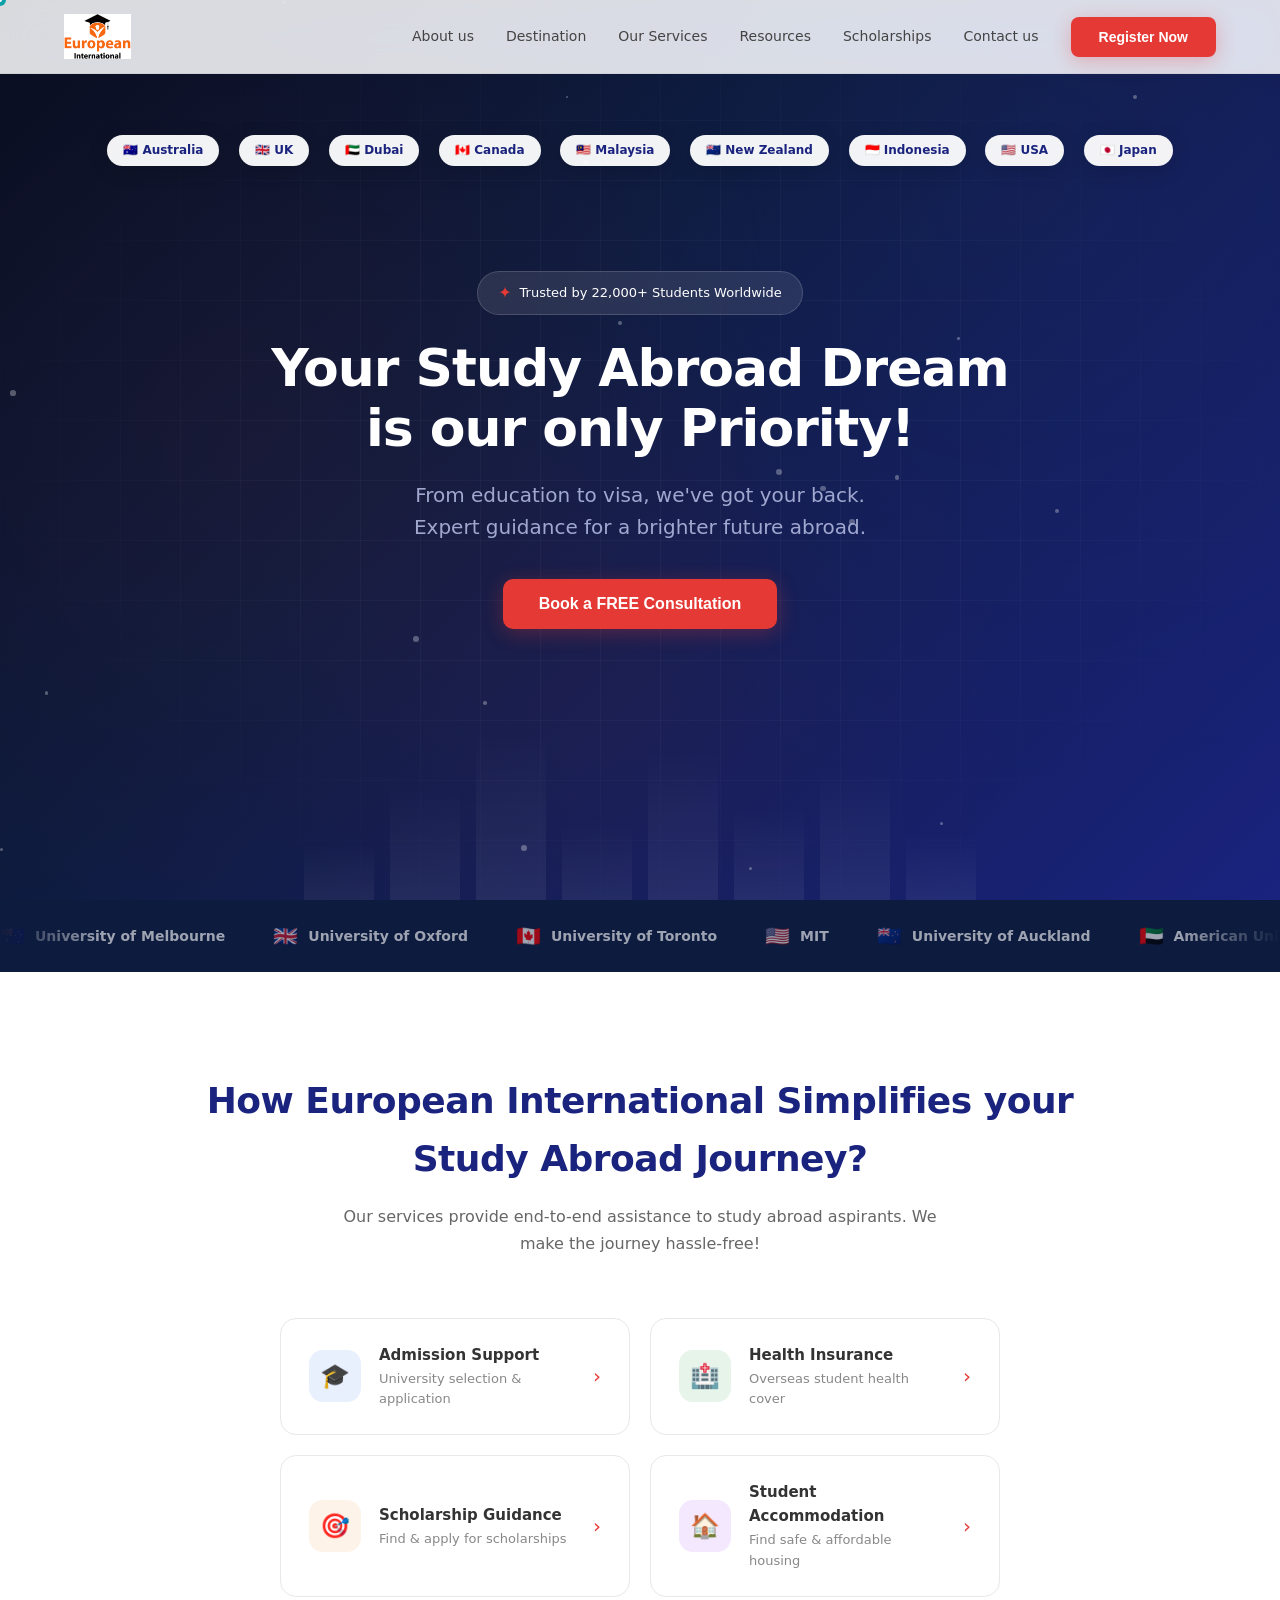
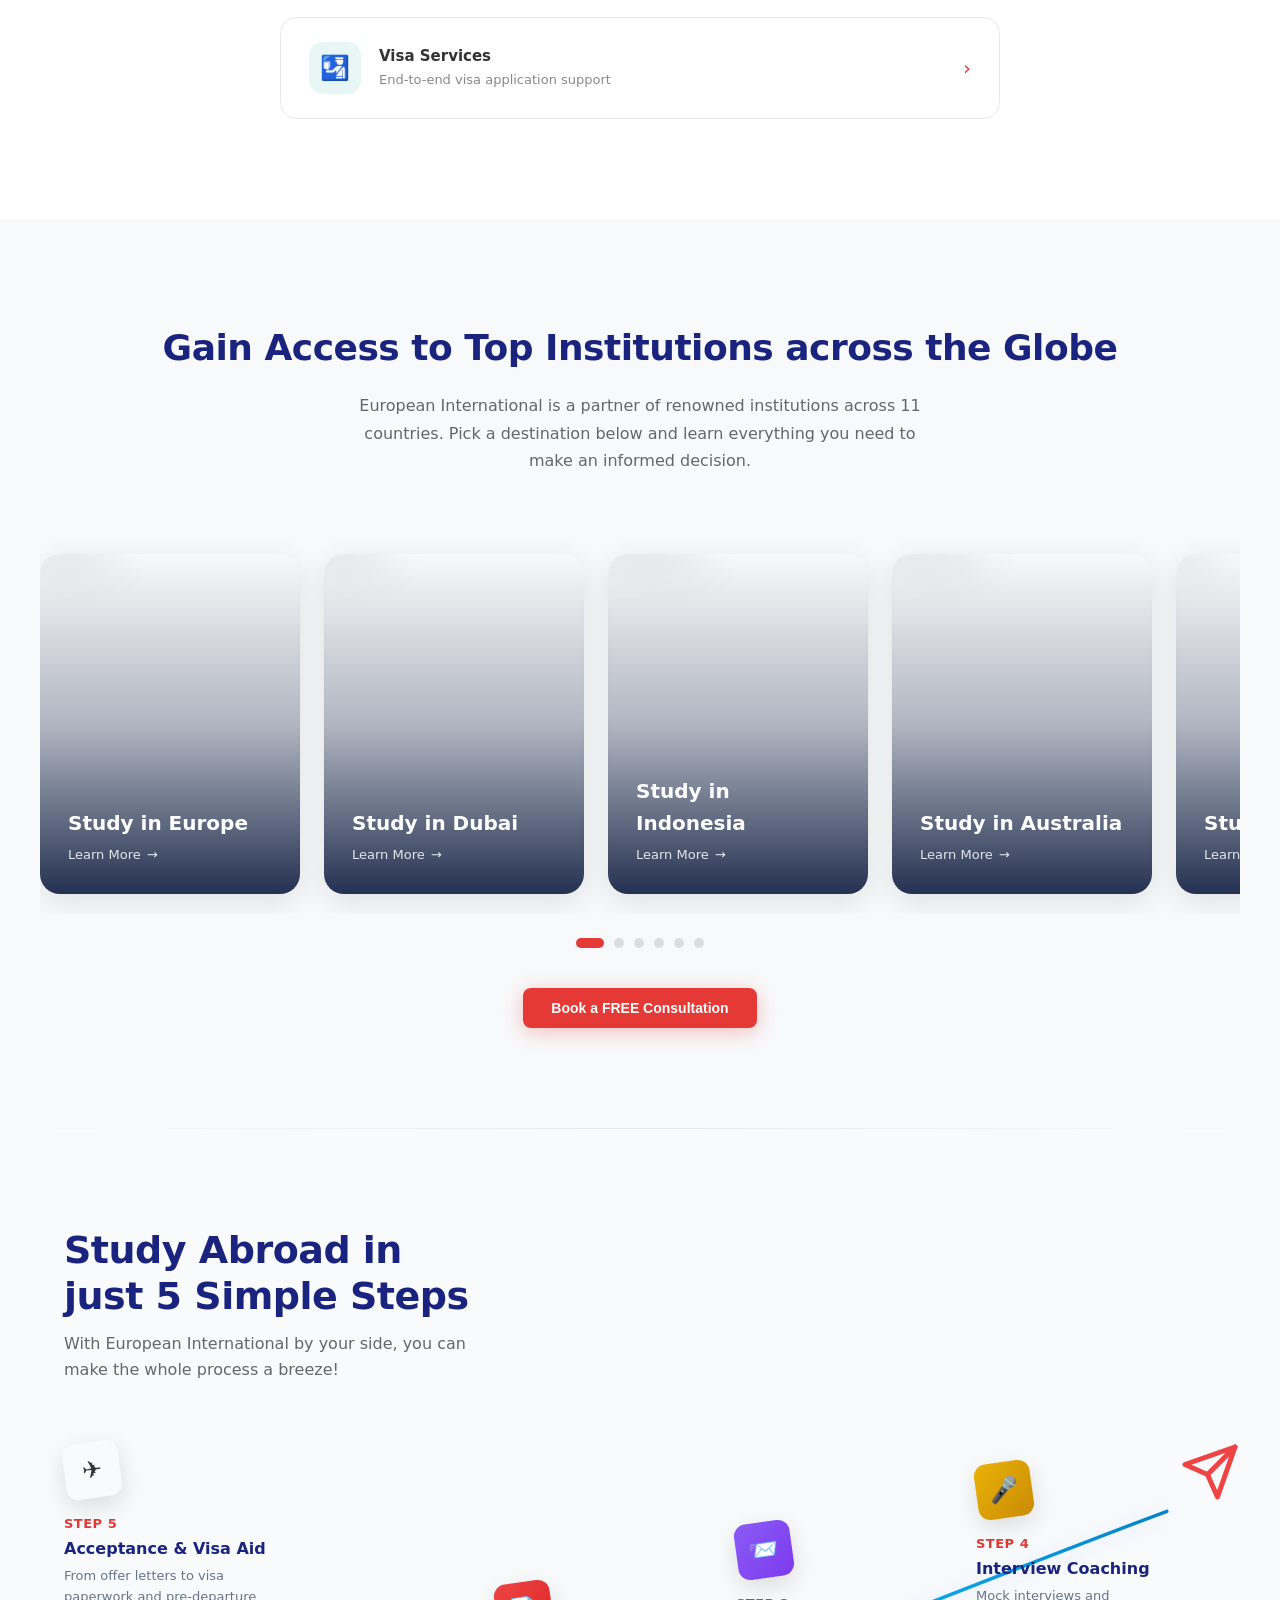
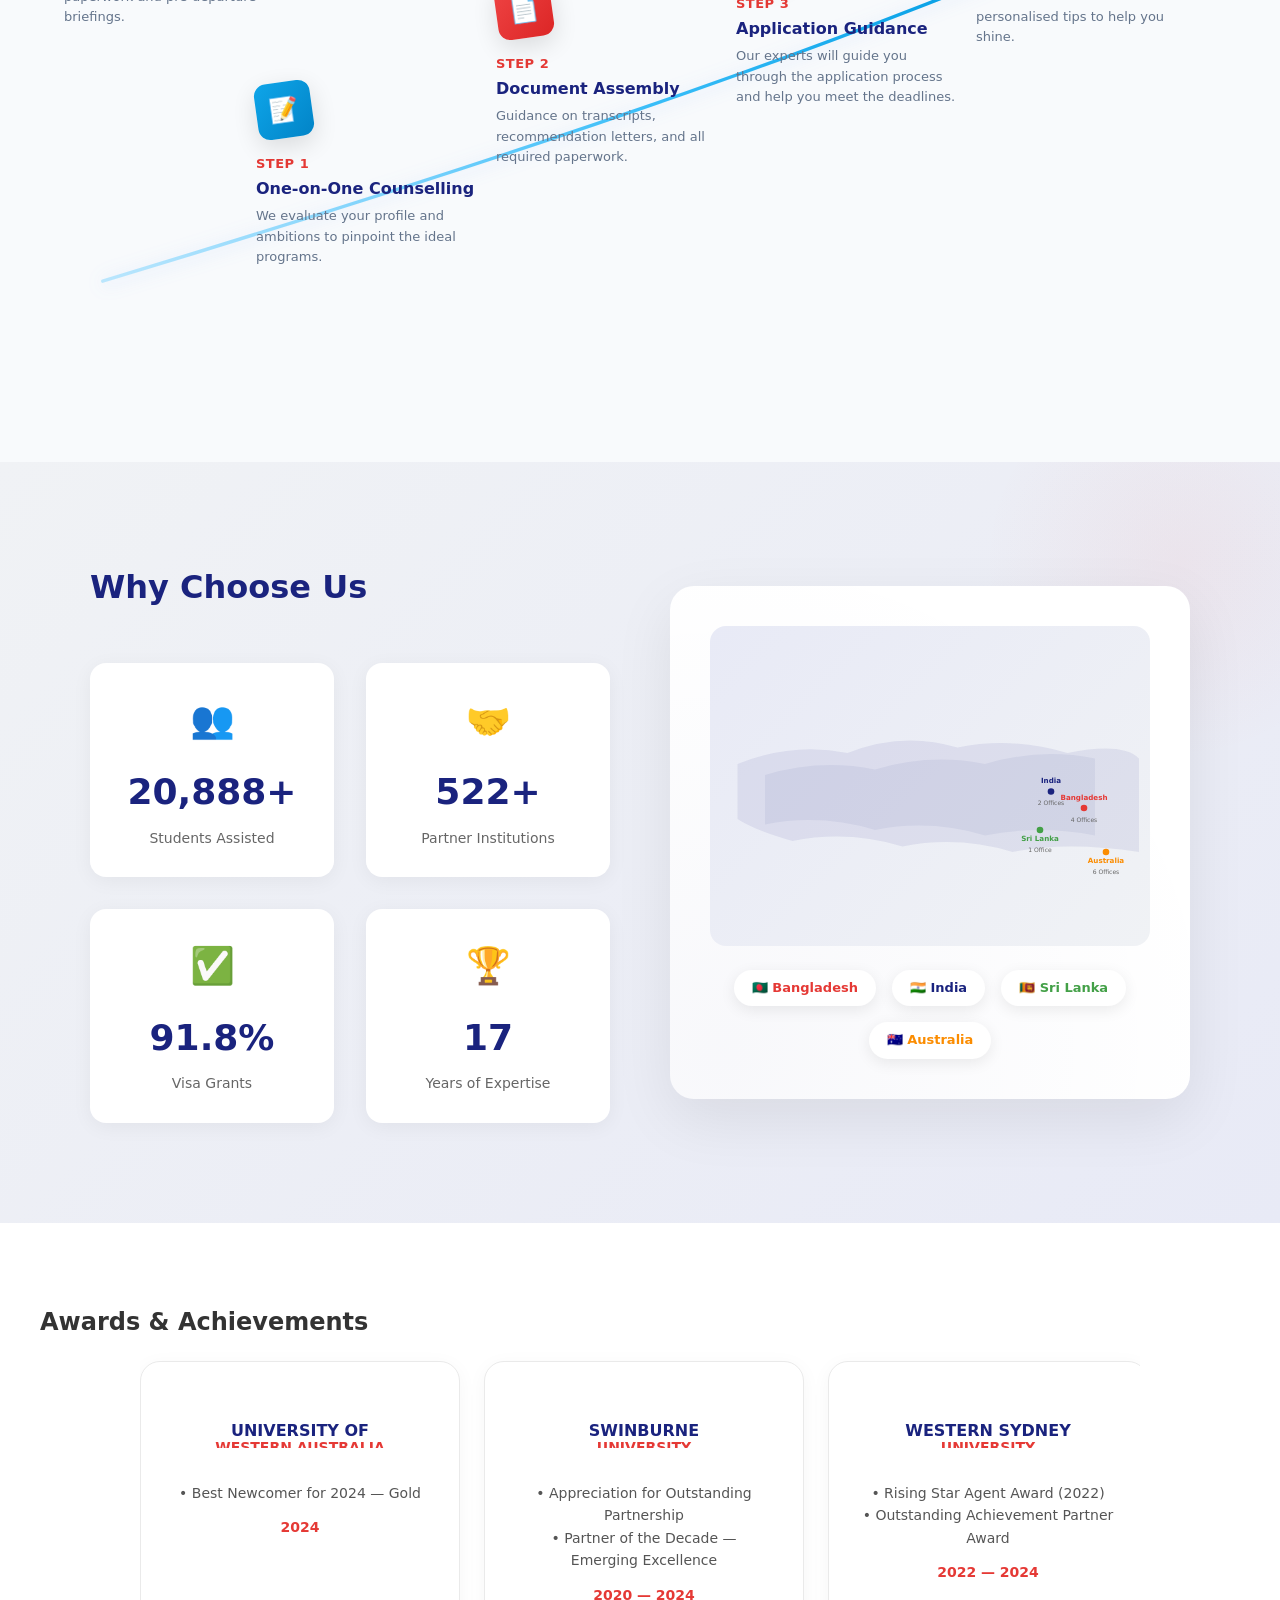
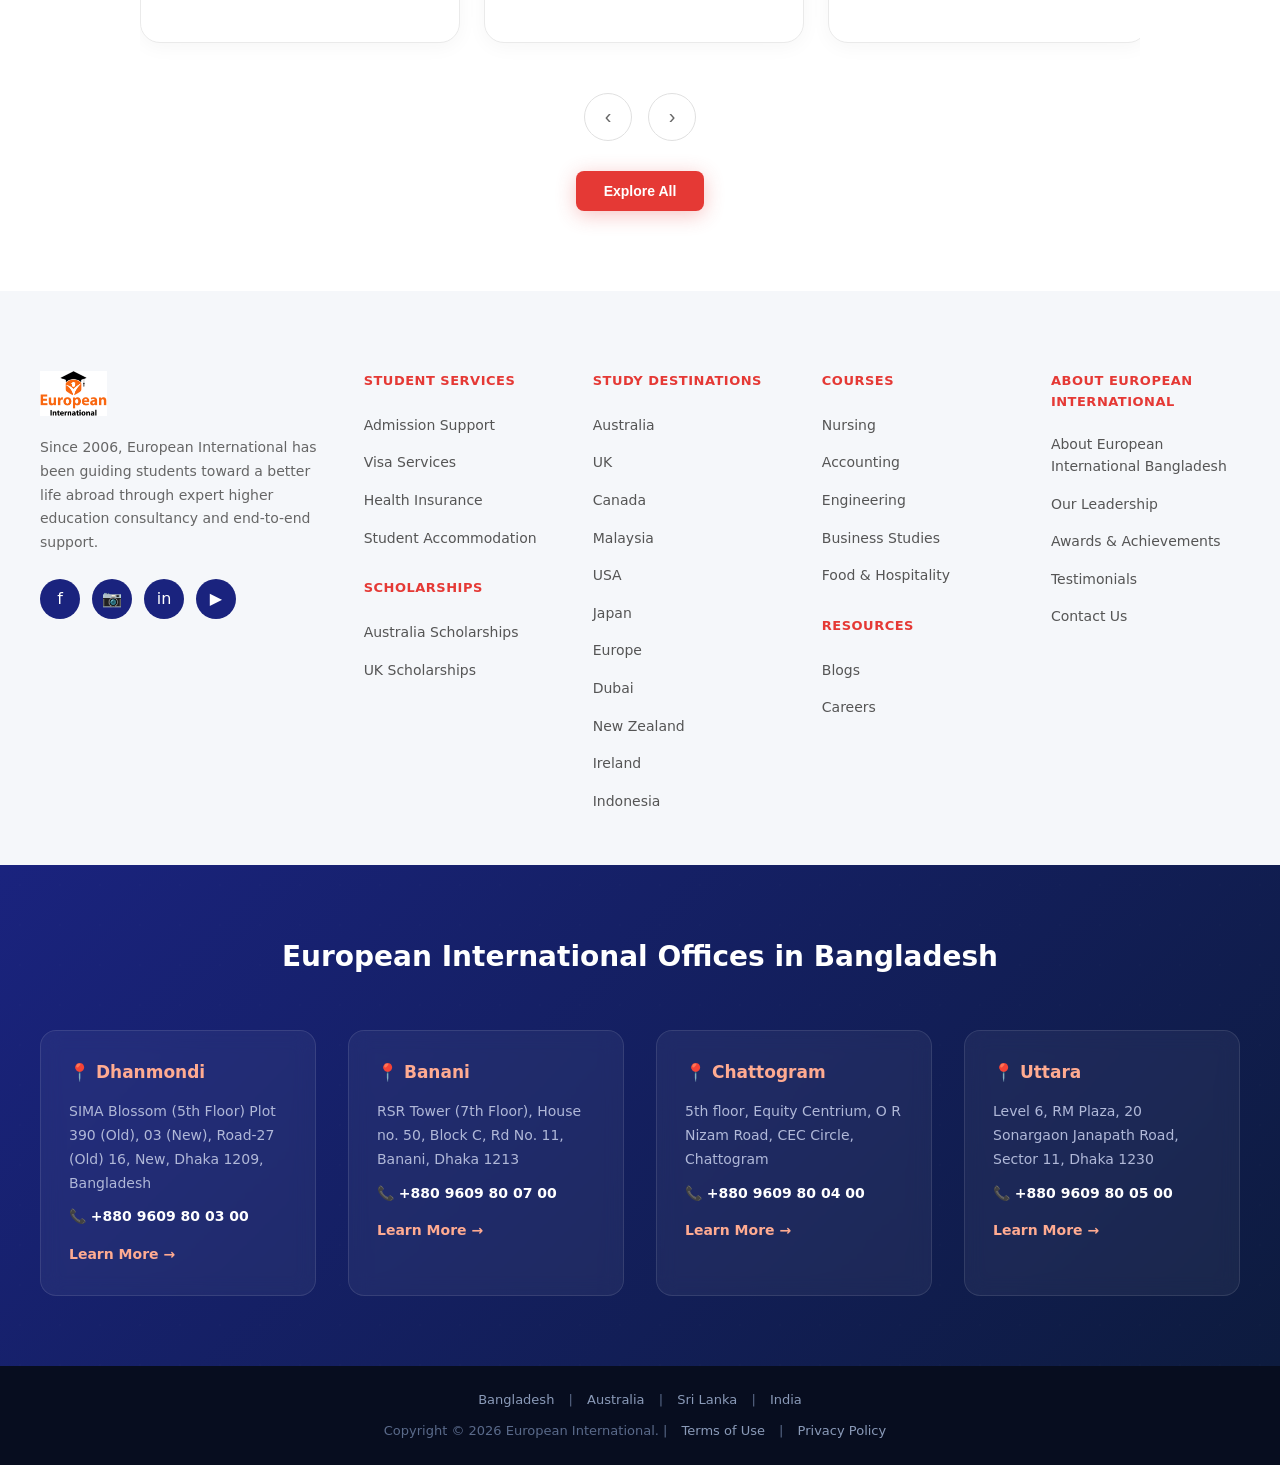
==== commit 0fb0cff9: "up" ====
--- a/index.html
+++ b/index.html
@@ -3,7 +3,7 @@
 <head>
 <meta charset="UTF-8">
 <meta name="viewport" content="width=device-width, initial-scale=1.0">
-<title>PFEC Global — Study Abroad & Visa Consultancy</title>
+<title>European International — Study Abroad & Visa Consultancy</title>
 <link rel="stylesheet" href="css/styles.css">
 </head>
 <body>
@@ -19,8 +19,7 @@
 <header id="header">
   <div class="nav-container">
     <div class="logo">
-      <div class="logo-icon">PFEC</div>
-      <div>PFEC GLOBAL<br><span>Study Abroad | Visa</span></div>
+      <img src="images/europeanbdlogo.png" alt="European International" style="height: 45px;">
     </div>
     <nav class="nav-links">
       <a href="#about" class="dropdown">About us</a>
@@ -108,7 +107,7 @@
 <section class="section services-section" id="services">
   <div class="container">
     <div class="section-header reveal">
-      <h2>How PFEC Global Simplifies your<br>Study Abroad Journey?</h2>
+      <h2>How European International Simplifies your<br>Study Abroad Journey?</h2>
       <p>Our services provide end-to-end assistance to study abroad aspirants. We make the journey hassle-free!</p>
     </div>
     <div class="services-grid stagger-children">
@@ -161,7 +160,7 @@
   <div class="container">
     <div class="section-header reveal">
       <h2>Gain Access to Top Institutions across the Globe</h2>
-      <p>PFEC Global is a partner of renowned institutions across 11 countries. Pick a destination below and learn everything you need to make an informed decision.</p>
+      <p>European International is a partner of renowned institutions across 11 countries. Pick a destination below and learn everything you need to make an informed decision.</p>
     </div>
     <div class="destinations-scroll stagger-children">
       <div class="dest-card reveal-scale blur-load" data-tilt>
@@ -225,7 +224,7 @@
 <section class="section steps-section" id="about">
   <div class="steps-header reveal">
     <h2>Study Abroad in<br>just 5 Simple Steps</h2>
-    <p>With PFEC Global by your side, you can make the whole process a breeze!</p>
+    <p>With European International by your side, you can make the whole process a breeze!</p>
   </div>
   <div class="steps-diagonal">
     <svg class="steps-curve-svg" viewBox="0 0 1150 450" preserveAspectRatio="none" id="stepsCurve">
@@ -400,10 +399,9 @@
   <div class="footer-grid">
     <div class="footer-brand reveal">
       <div class="logo">
-        <div class="logo-icon">PFEC</div>
-        <div>PFEC GLOBAL<br><span>Study Abroad | Visa</span></div>
-      </div>
-      <p>Since 2006, PFEC Global has been guiding students toward a better life abroad through expert higher education consultancy and end-to-end support.</p>
+        <img src="images/europeanbdlogo.png" alt="European International" style="height: 45px;">
+      </div>
+      <p>Since 2006, European International has been guiding students toward a better life abroad through expert higher education consultancy and end-to-end support.</p>
       <div class="social-links">
         <a href="#"><span>f</span></a>
         <a href="#"><span>📷</span></a>
@@ -457,9 +455,9 @@
       </ul>
     </div>
     <div class="footer-col reveal">
-      <h4>About PFEC Global</h4>
+      <h4>About European International</h4>
       <ul>
-        <li><a href="#">About PFEC Bangladesh</a></li>
+        <li><a href="#">About European International Bangladesh</a></li>
         <li><a href="#">Our Leadership</a></li>
         <li><a href="#">Awards & Achievements</a></li>
         <li><a href="#">Testimonials</a></li>
@@ -472,7 +470,7 @@
 <!-- Offices -->
 <section class="offices-section" id="offices">
   <div class="container">
-    <h3 class="reveal">PFEC Global Offices in Bangladesh</h3>
+    <h3 class="reveal">European International Offices in Bangladesh</h3>
     <div class="offices-grid stagger-children">
       <div class="office-card reveal">
         <h4>📍 Dhanmondi</h4>
@@ -511,7 +509,7 @@
     <a href="#">India</a>
   </p>
   <p style="margin-top:10px;">
-    Copyright © 2026 PFEC. | <a href="#">Terms of Use</a> | <a href="#">Privacy Policy</a>
+    Copyright © 2026 European International. | <a href="#">Terms of Use</a> | <a href="#">Privacy Policy</a>
   </p>
 </div>
 
--- a/css/styles.css
+++ b/css/styles.css
@@ -84,16 +84,8 @@
   font-weight: 800; font-size: 18px; color: var(--navy-light);
   letter-spacing: -0.5px;
 }
-.logo-icon {
-  width: 40px; height: 40px;
-  background: linear-gradient(135deg, var(--navy-light), #3949ab);
-  border-radius: 8px; display: flex; align-items: center; justify-content: center;
-  color: #fff; font-weight: 900; font-size: 13px;
-  box-shadow: 0 4px 15px rgba(26,35,126,0.3);
-  transition: transform 0.3s var(--transition);
-}
-.logo:hover .logo-icon { transform: rotate(5deg) scale(1.05); }
-.logo span { color: var(--red); font-weight: 600; font-size: 11px; display: block; margin-top: -3px; letter-spacing: 0.5px; }
+.logo img { transition: transform 0.3s var(--transition); }
+.logo:hover img { transform: rotate(5deg) scale(1.05); }
 .nav-links { display: flex; gap: 32px; align-items: center; }
 .nav-links a {
   font-size: 14px; font-weight: 500; color: #444;
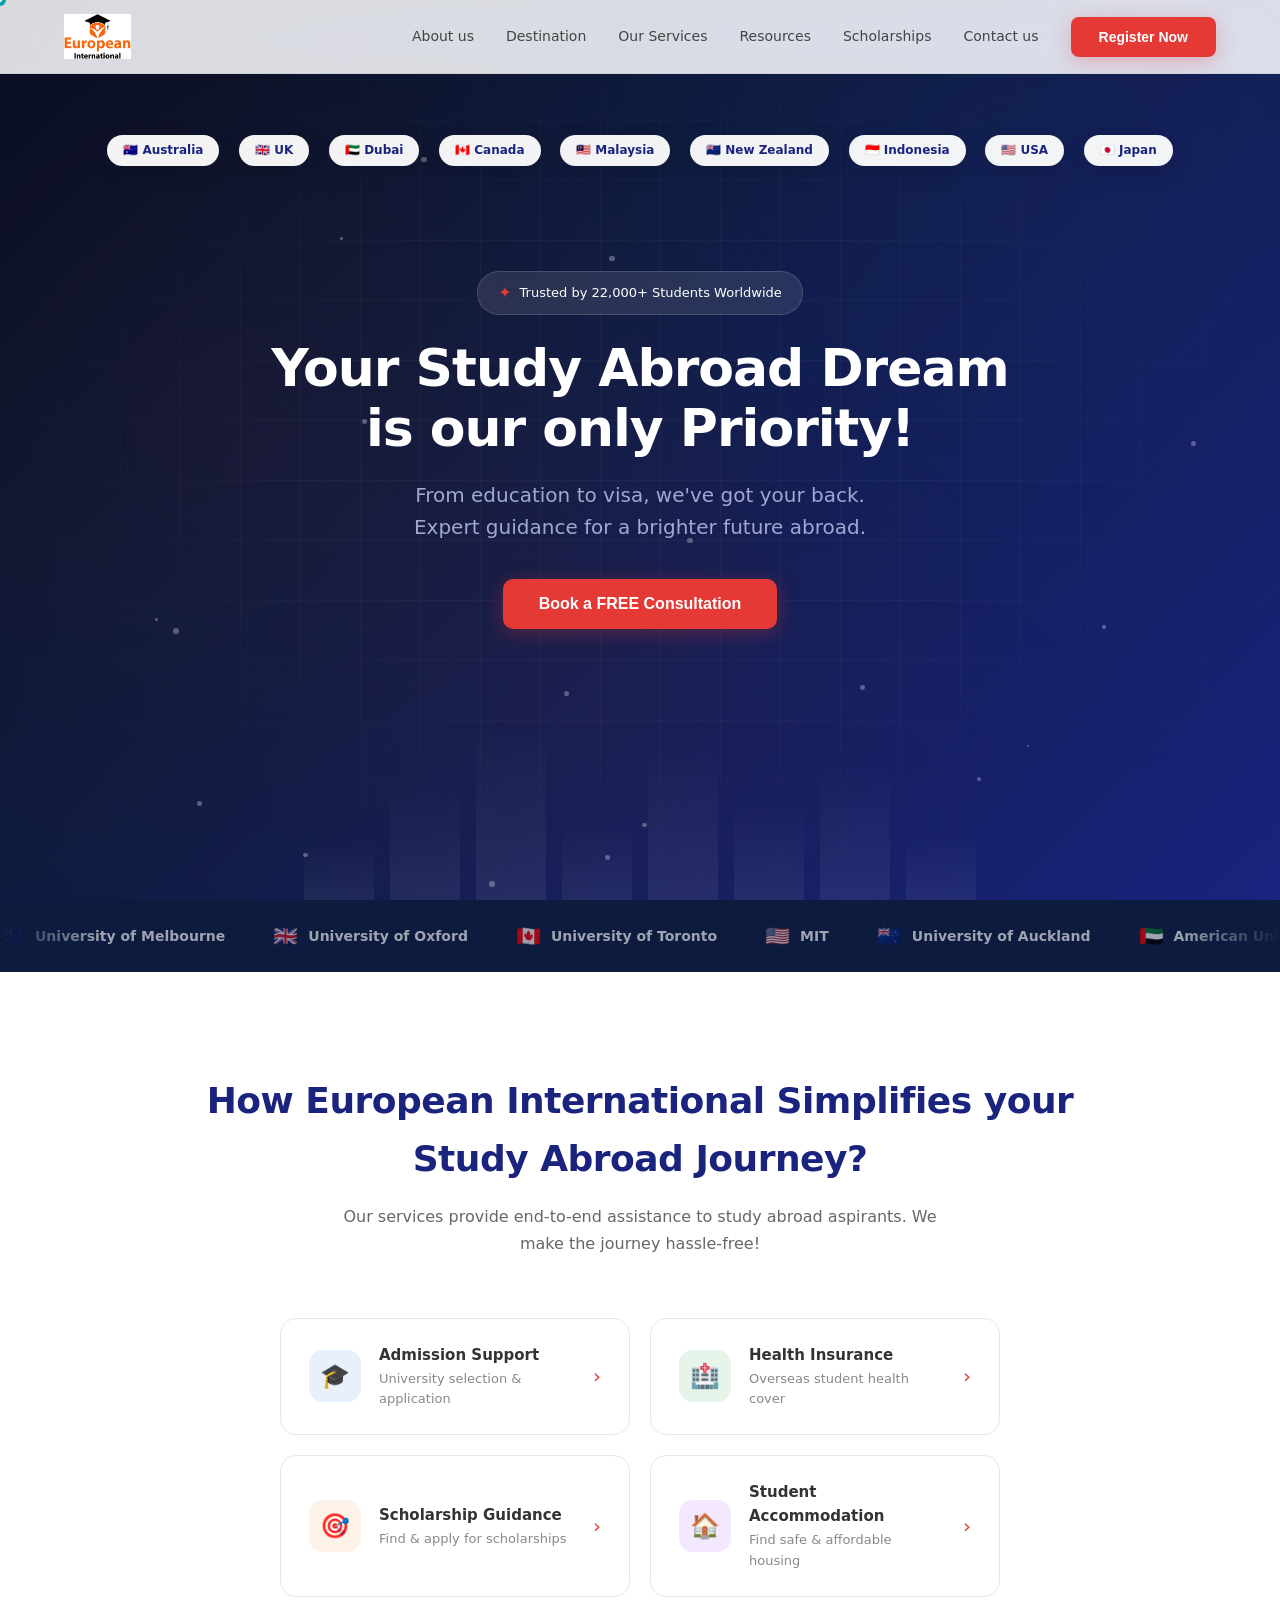
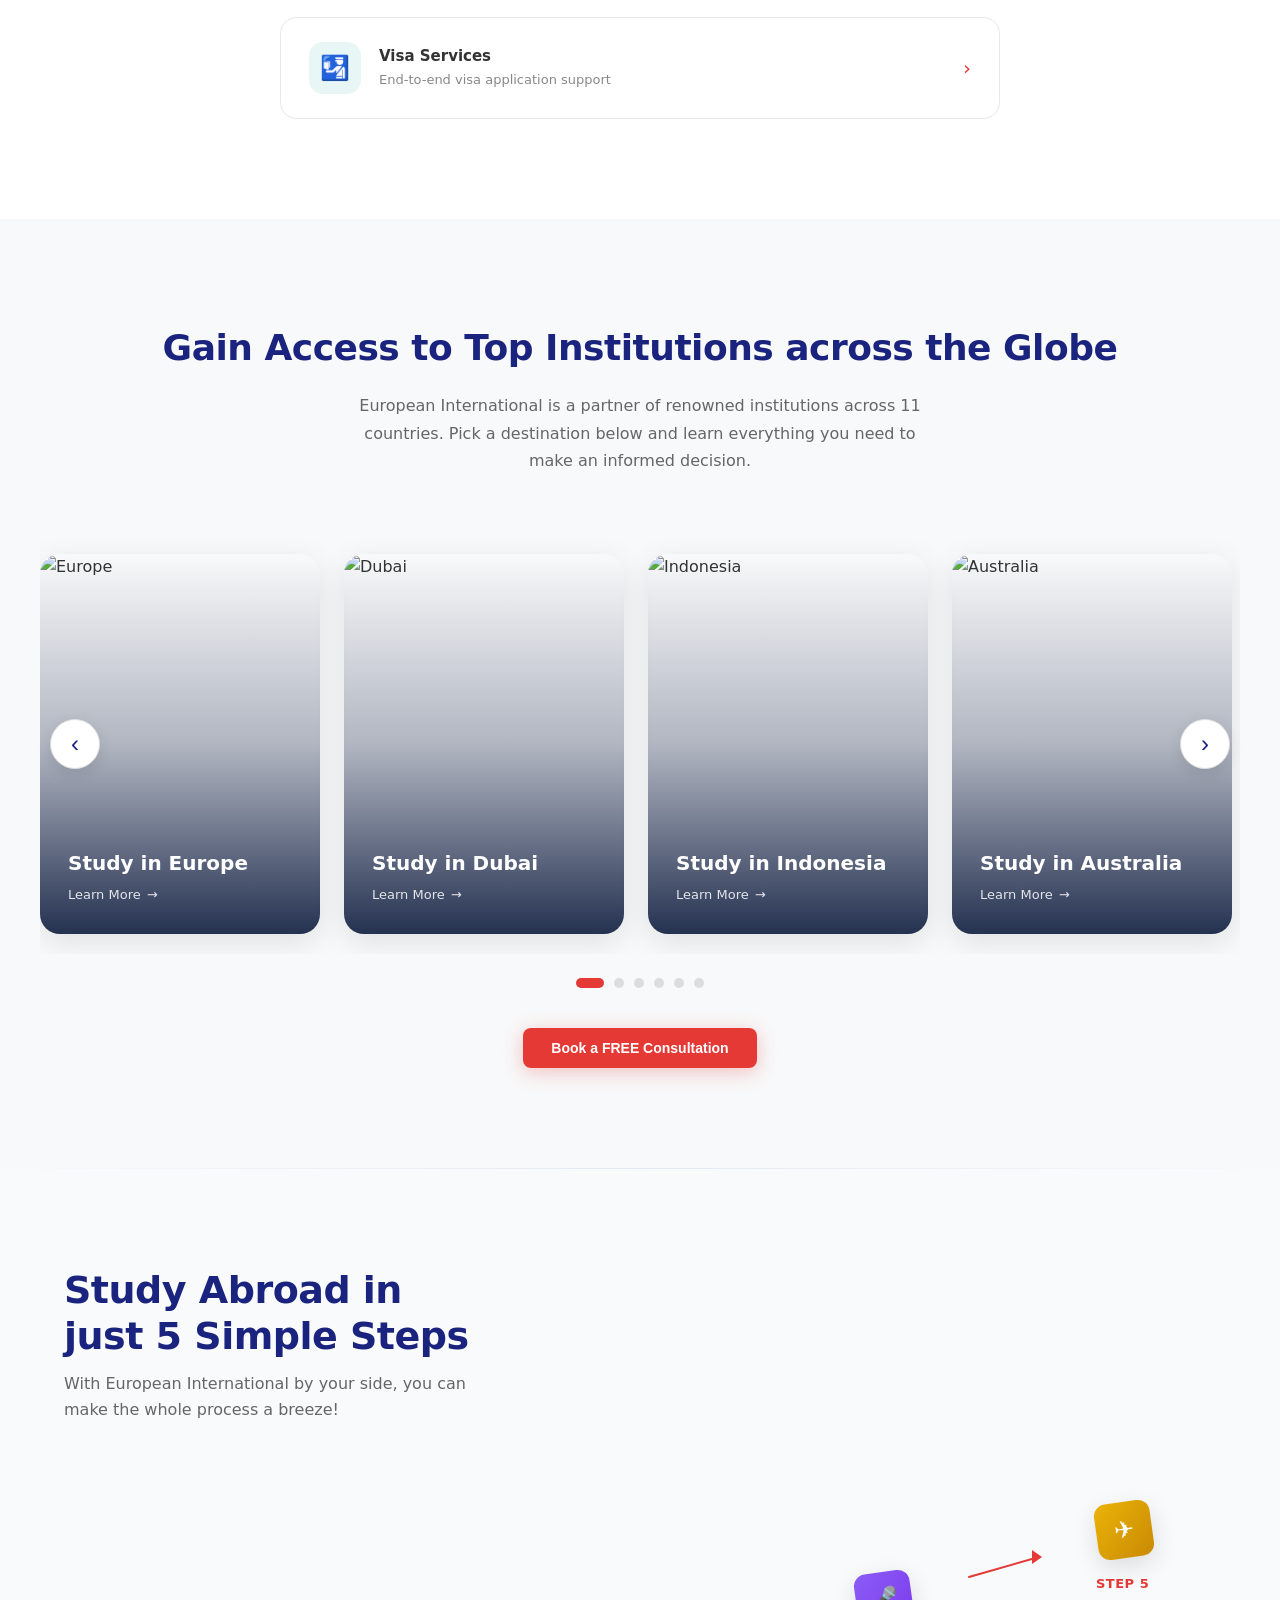
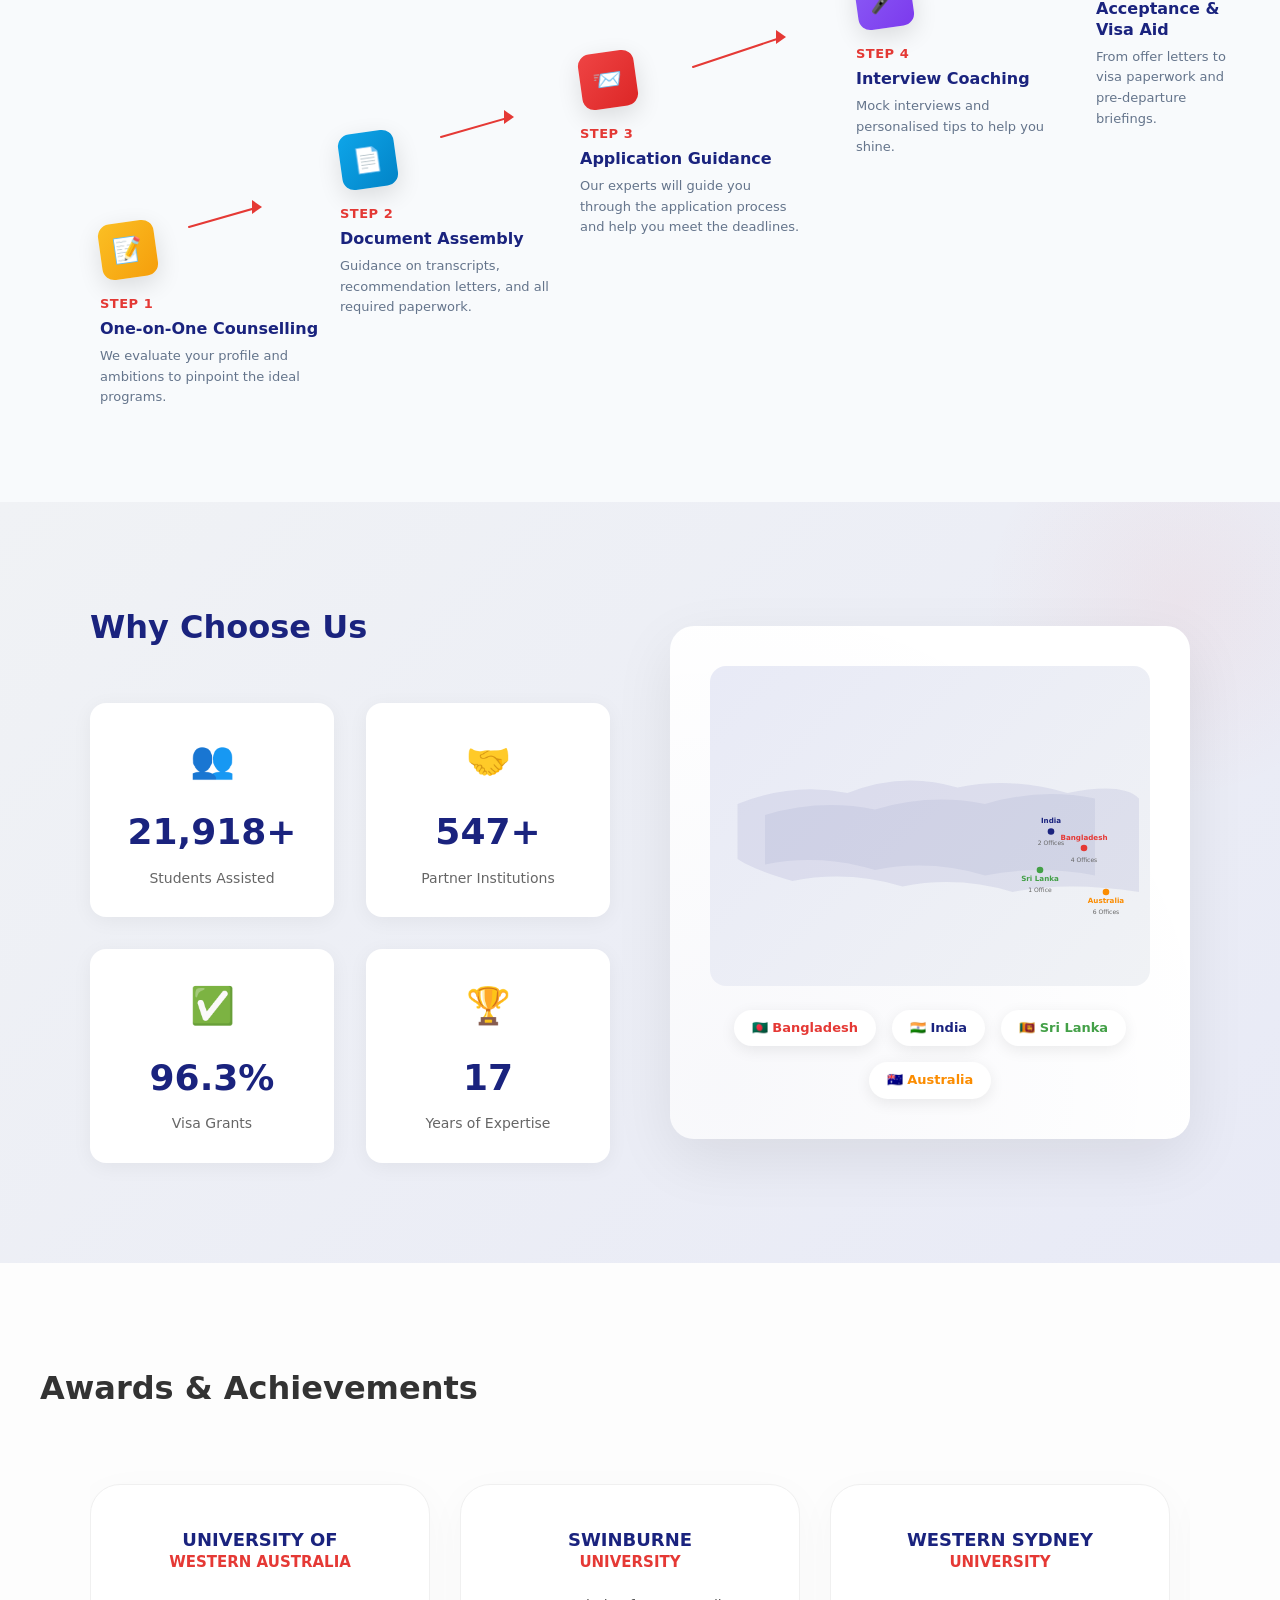
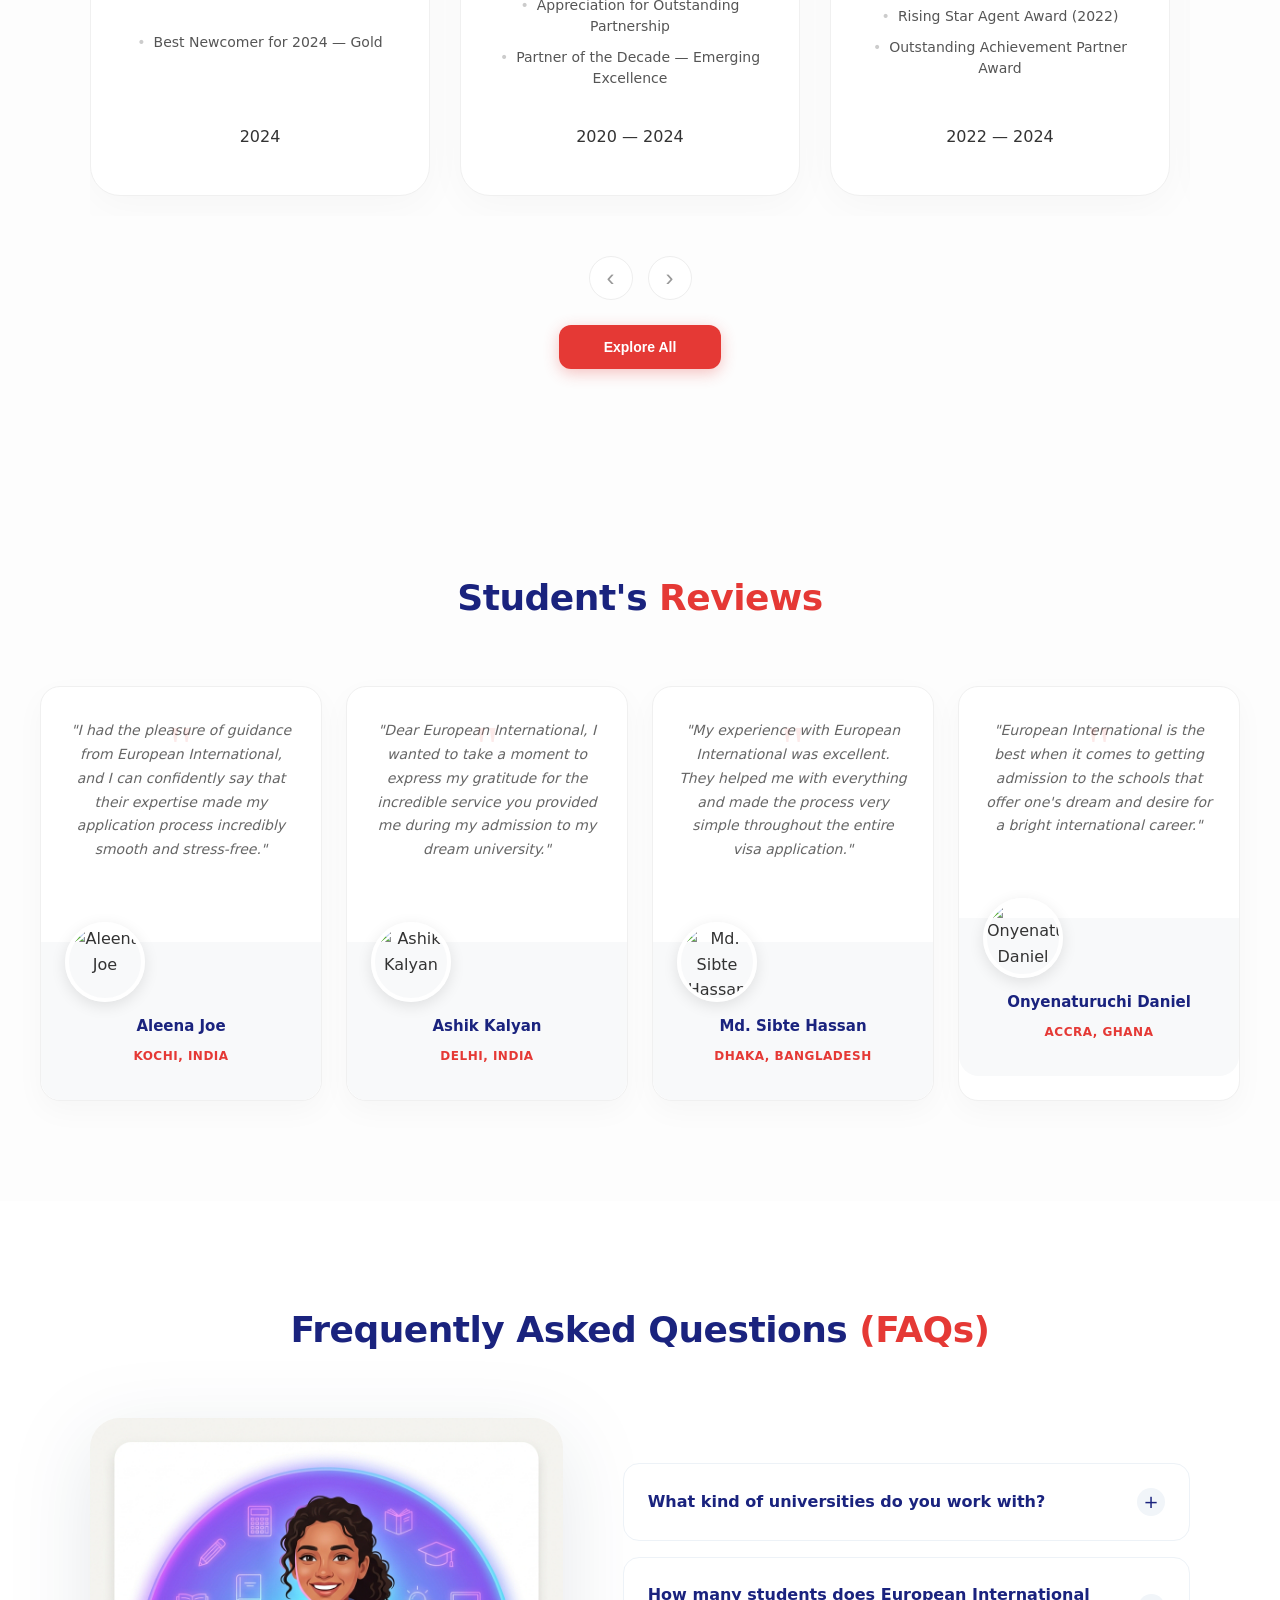
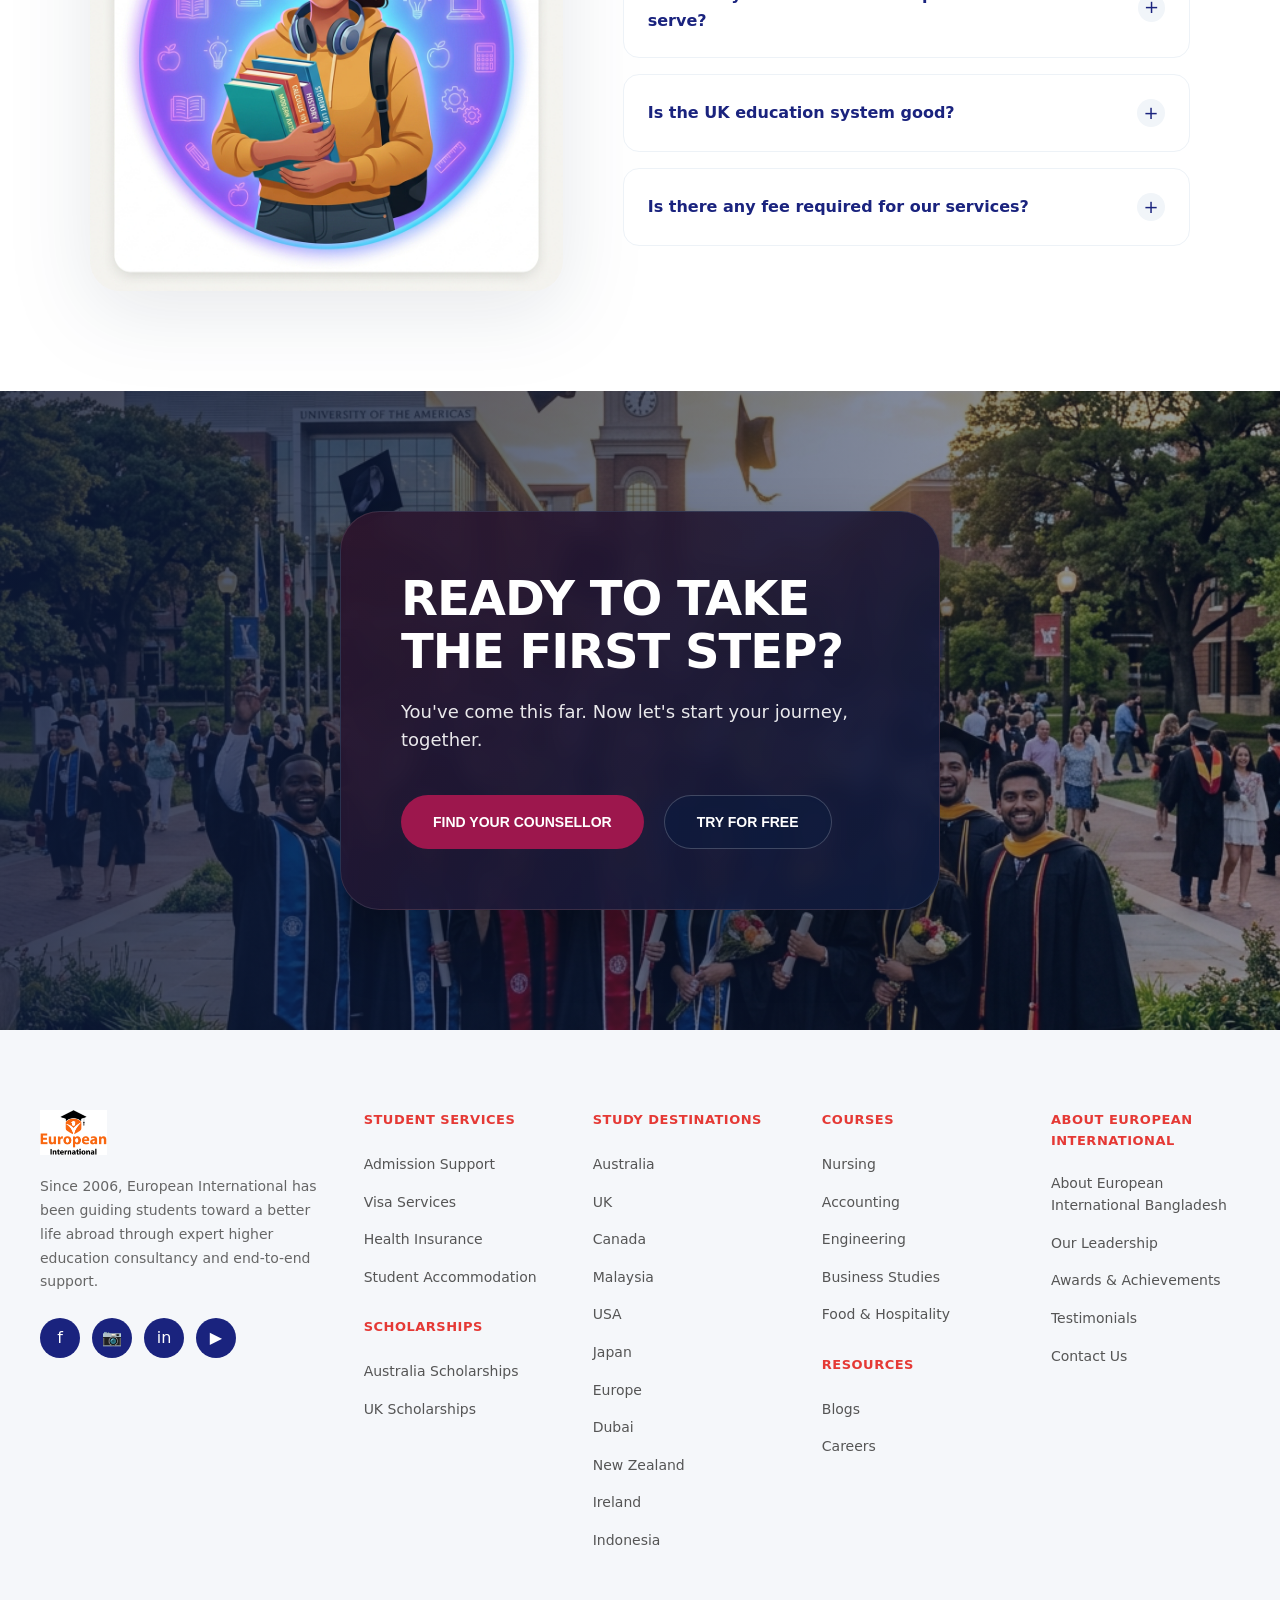
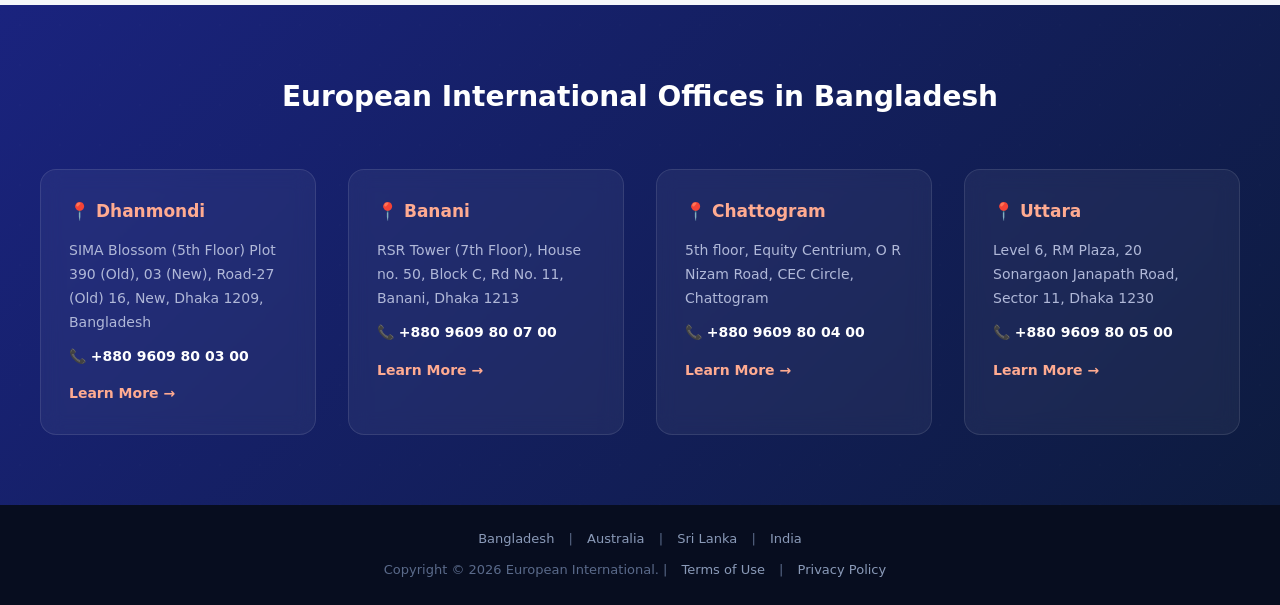
==== commit bb7d680a: "update" ====
--- a/index.html
+++ b/index.html
@@ -162,49 +162,53 @@
       <h2>Gain Access to Top Institutions across the Globe</h2>
       <p>European International is a partner of renowned institutions across 11 countries. Pick a destination below and learn everything you need to make an informed decision.</p>
     </div>
-    <div class="destinations-scroll stagger-children">
-      <div class="dest-card reveal-scale blur-load" data-tilt>
-        <img src="https://images.unsplash.com/photo-1499856871958-5b9627545d1a?w=500&h=650&fit=crop&q=80" alt="Europe" loading="lazy">
-        <div class="dest-overlay">
-          <h3>Study in Europe</h3>
-          <span>Learn More</span>
-        </div>
-      </div>
-      <div class="dest-card reveal-scale blur-load" data-tilt>
-        <img src="https://images.unsplash.com/photo-1512453979798-5ea266f8880c?w=500&h=650&fit=crop&q=80" alt="Dubai" loading="lazy">
-        <div class="dest-overlay">
-          <h3>Study in Dubai</h3>
-          <span>Learn More</span>
-        </div>
-      </div>
-      <div class="dest-card reveal-scale blur-load" data-tilt>
-        <img src="https://images.unsplash.com/photo-1537996194471-e657df975ab4?w=500&h=650&fit=crop&q=80" alt="Indonesia" loading="lazy">
-        <div class="dest-overlay">
-          <h3>Study in Indonesia</h3>
-          <span>Learn More</span>
-        </div>
-      </div>
-      <div class="dest-card reveal-scale blur-load" data-tilt>
-        <img src="https://images.unsplash.com/photo-1523482580672-f109ba8cb9be?w=500&h=650&fit=crop&q=80" alt="Australia" loading="lazy">
-        <div class="dest-overlay">
-          <h3>Study in Australia</h3>
-          <span>Learn More</span>
-        </div>
-      </div>
-      <div class="dest-card reveal-scale blur-load" data-tilt>
-        <img src="https://images.unsplash.com/photo-1513635269975-59663e0ac1ad?w=500&h=650&fit=crop&q=80" alt="UK" loading="lazy">
-        <div class="dest-overlay">
-          <h3>Study in UK</h3>
-          <span>Learn More</span>
-        </div>
-      </div>
-      <div class="dest-card reveal-scale blur-load" data-tilt>
-        <img src="https://images.unsplash.com/photo-1501594907352-04cda38ebc29?w=500&h=650&fit=crop&q=80" alt="USA" loading="lazy">
-        <div class="dest-overlay">
-          <h3>Study in USA</h3>
-          <span>Learn More</span>
-        </div>
-      </div>
+    <div class="destinations-container reveal">
+      <button class="dest-arrow prev" id="destPrev">‹</button>
+      <div class="destinations-scroll stagger-children" id="destScroll">
+        <div class="dest-card reveal-scale blur-load" data-tilt>
+          <img src="https://images.unsplash.com/photo-1499856871958-5b9627545d1a?w=500&h=650&fit=crop&q=80" alt="Europe" loading="lazy">
+          <div class="dest-overlay">
+            <h3>Study in Europe</h3>
+            <span>Learn More</span>
+          </div>
+        </div>
+        <div class="dest-card reveal-scale blur-load" data-tilt>
+          <img src="https://images.unsplash.com/photo-1512453979798-5ea266f8880c?w=500&h=650&fit=crop&q=80" alt="Dubai" loading="lazy">
+          <div class="dest-overlay">
+            <h3>Study in Dubai</h3>
+            <span>Learn More</span>
+          </div>
+        </div>
+        <div class="dest-card reveal-scale blur-load" data-tilt>
+          <img src="https://images.unsplash.com/photo-1537996194471-e657df975ab4?w=500&h=650&fit=crop&q=80" alt="Indonesia" loading="lazy">
+          <div class="dest-overlay">
+            <h3>Study in Indonesia</h3>
+            <span>Learn More</span>
+          </div>
+        </div>
+        <div class="dest-card reveal-scale blur-load" data-tilt>
+          <img src="https://images.unsplash.com/photo-1523482580672-f109ba8cb9be?w=500&h=650&fit=crop&q=80" alt="Australia" loading="lazy">
+          <div class="dest-overlay">
+            <h3>Study in Australia</h3>
+            <span>Learn More</span>
+          </div>
+        </div>
+        <div class="dest-card reveal-scale blur-load" data-tilt>
+          <img src="https://images.unsplash.com/photo-1513635269975-59663e0ac1ad?w=500&h=650&fit=crop&q=80" alt="UK" loading="lazy">
+          <div class="dest-overlay">
+            <h3>Study in UK</h3>
+            <span>Learn More</span>
+          </div>
+        </div>
+        <div class="dest-card reveal-scale blur-load" data-tilt>
+          <img src="https://images.unsplash.com/photo-1501594907352-04cda38ebc29?w=500&h=650&fit=crop&q=80" alt="USA" loading="lazy">
+          <div class="dest-overlay">
+            <h3>Study in USA</h3>
+            <span>Learn More</span>
+          </div>
+        </div>
+      </div>
+      <button class="dest-arrow next" id="destNext">›</button>
     </div>
     <div class="dots reveal">
       <span class="dot active"></span>
@@ -227,22 +231,6 @@
     <p>With European International by your side, you can make the whole process a breeze!</p>
   </div>
   <div class="steps-diagonal">
-    <svg class="steps-curve-svg" viewBox="0 0 1150 450" preserveAspectRatio="none" id="stepsCurve">
-      <defs>
-        <linearGradient id="curveGradient" x1="0%" y1="100%" x2="100%" y2="0%">
-          <stop offset="0%" stop-color="#bae6fd" />
-          <stop offset="25%" stop-color="#7dd3fc" />
-          <stop offset="50%" stop-color="#38bdf8" />
-          <stop offset="75%" stop-color="#0ea5e9" />
-          <stop offset="100%" stop-color="#0284c7" />
-        </linearGradient>
-      </defs>
-      <path d="M 60 380 Q 280 320 480 260 T 850 140 T 1080 60" />
-    </svg>
-    <svg class="paper-plane" viewBox="0 0 24 24" fill="none" stroke="#ef4444" stroke-width="2" stroke-linecap="round" stroke-linejoin="round">
-      <path d="M22 2L11 13"/><path d="M22 2l-7 20-4-9-9-4 20-7z"/>
-    </svg>
-
     <div class="step-node reveal">
       <div class="step-badge-shape">📝</div>
       <div class="step-content">
@@ -251,6 +239,12 @@
         <div class="step-desc">We evaluate your profile and ambitions to pinpoint the ideal programs.</div>
       </div>
     </div>
+
+    <svg class="step-arrow reveal" style="left: 12%; top: 310px; width: 80px; height: 40px;" viewBox="0 0 80 40">
+      <path d="M 5 35 L 75 15" fill="none" stroke="#e53935" stroke-width="2" stroke-linecap="round" />
+      <path d="M 68 8 L 78 15 L 68 22" fill="#e53935" />
+    </svg>
+
     <div class="step-node reveal">
       <div class="step-badge-shape">📄</div>
       <div class="step-content">
@@ -259,6 +253,12 @@
         <div class="step-desc">Guidance on transcripts, recommendation letters, and all required paperwork.</div>
       </div>
     </div>
+
+    <svg class="step-arrow reveal" style="left: 33%; top: 220px; width: 80px; height: 40px;" viewBox="0 0 80 40">
+      <path d="M 5 35 L 75 15" fill="none" stroke="#e53935" stroke-width="2" stroke-linecap="round" />
+      <path d="M 68 8 L 78 15 L 68 22" fill="#e53935" />
+    </svg>
+
     <div class="step-node reveal">
       <div class="step-badge-shape">📨</div>
       <div class="step-content">
@@ -267,6 +267,12 @@
         <div class="step-desc">Our experts will guide you through the application process and help you meet the deadlines.</div>
       </div>
     </div>
+
+    <svg class="step-arrow reveal" style="left: 54%; top: 140px; width: 100px; height: 50px;" viewBox="0 0 100 50">
+      <path d="M 5 45 L 95 15" fill="none" stroke="#e53935" stroke-width="2" stroke-linecap="round" />
+      <path d="M 88 8 L 98 15 L 88 22" fill="#e53935" />
+    </svg>
+
     <div class="step-node reveal">
       <div class="step-badge-shape">🎤</div>
       <div class="step-content">
@@ -275,6 +281,12 @@
         <div class="step-desc">Mock interviews and personalised tips to help you shine.</div>
       </div>
     </div>
+
+    <svg class="step-arrow reveal" style="left: 77%; top: 60px; width: 80px; height: 40px;" viewBox="0 0 80 40">
+      <path d="M 5 35 L 75 15" fill="none" stroke="#e53935" stroke-width="2" stroke-linecap="round" />
+      <path d="M 68 8 L 78 15 L 68 22" fill="#e53935" />
+    </svg>
+
     <div class="step-node reveal">
       <div class="step-badge-shape">✈️</div>
       <div class="step-content">
@@ -361,35 +373,191 @@
     <div class="awards-header reveal">
       <h2>Awards & Achievements</h2>
     </div>
-    <div class="awards-slider stagger-children" id="awardsSlider">
-      <div class="award-card reveal">
-        <div class="award-logo">
-          <svg viewBox="0 0 200 40"><text x="100" y="28" text-anchor="middle" font-size="16" font-weight="800" fill="#1a237e">UNIVERSITY OF</text><text x="100" y="44" text-anchor="middle" font-size="14" font-weight="700" fill="#e53935">WESTERN AUSTRALIA</text></svg>
-        </div>
-        <p>• Best Newcomer for 2024 — Gold</p>
-        <span class="year">2024</span>
-      </div>
-      <div class="award-card reveal">
-        <div class="award-logo">
-          <svg viewBox="0 0 200 40"><text x="100" y="28" text-anchor="middle" font-size="16" font-weight="800" fill="#1a237e">SWINBURNE</text><text x="100" y="44" text-anchor="middle" font-size="14" font-weight="700" fill="#e53935">UNIVERSITY</text></svg>
-        </div>
-        <p>• Appreciation for Outstanding Partnership<br>• Partner of the Decade — Emerging Excellence</p>
-        <span class="year">2020 — 2024</span>
-      </div>
-      <div class="award-card reveal">
-        <div class="award-logo">
-          <svg viewBox="0 0 200 40"><text x="100" y="28" text-anchor="middle" font-size="16" font-weight="800" fill="#1a237e">WESTERN SYDNEY</text><text x="100" y="44" text-anchor="middle" font-size="14" font-weight="700" fill="#e53935">UNIVERSITY</text></svg>
-        </div>
-        <p>• Rising Star Agent Award (2022)<br>• Outstanding Achievement Partner Award</p>
-        <span class="year">2022 — 2024</span>
-      </div>
-    </div>
-    <div class="slider-arrows reveal">
-      <button class="arrow-btn" id="awardPrev">‹</button>
-      <button class="arrow-btn" id="awardNext">›</button>
-    </div>
-    <div style="text-align:center; margin-top:30px;" class="reveal">
-      <button class="btn-primary magnetic">Explore All</button>
+    <div class="awards-wrapper reveal">
+      <div class="awards-slider" id="awardsSlider">
+        <div class="award-card">
+          <div class="award-logo">
+            <h3>UNIVERSITY OF</h3>
+            <h3 class="uni-name">WESTERN AUSTRALIA</h3>
+          </div>
+          <ul class="award-list">
+            <li>Best Newcomer for 2024 — Gold</li>
+          </ul>
+          <div class="award-year">2024</div>
+        </div>
+        <div class="award-card">
+          <div class="award-logo">
+            <h3>SWINBURNE</h3>
+            <h3 class="uni-name">UNIVERSITY</h3>
+          </div>
+          <ul class="award-list">
+            <li>Appreciation for Outstanding Partnership</li>
+            <li>Partner of the Decade — Emerging Excellence</li>
+          </ul>
+          <div class="award-year">2020 — 2024</div>
+        </div>
+        <div class="award-card">
+          <div class="award-logo">
+            <h3>WESTERN SYDNEY</h3>
+            <h3 class="uni-name">UNIVERSITY</h3>
+          </div>
+          <ul class="award-list">
+            <li>Rising Star Agent Award (2022)</li>
+            <li>Outstanding Achievement Partner Award</li>
+          </ul>
+          <div class="award-year">2022 — 2024</div>
+        </div>
+        <div class="award-card">
+          <div class="award-logo">
+            <h3>UNIVERSITY OF</h3>
+            <h3 class="uni-name">CANBERRA</h3>
+          </div>
+          <ul class="award-list">
+            <li>Top Performing Agent — South Asia</li>
+          </ul>
+          <div class="award-year">2023 — 2024</div>
+        </div>
+      </div>
+      
+      <div class="slider-controls">
+        <div class="arrow-btns">
+          <button class="arrow-btn" id="awardPrev">‹</button>
+          <button class="arrow-btn" id="awardNext">›</button>
+        </div>
+        <button class="btn-explore-all">Explore All</button>
+      </div>
+    </div>
+  </div>
+</section>
+
+<!-- Reviews Section -->
+<section class="section reviews-section" id="testimonials">
+  <div class="container">
+    <div class="section-header reveal">
+      <h2>Student's <span>Reviews</span></h2>
+    </div>
+    <div class="reviews-grid stagger-children">
+      <div class="review-card reveal">
+        <div class="review-text">
+          <p>"I had the pleasure of guidance from European International, and I can confidently say that their expertise made my application process incredibly smooth and stress-free."</p>
+        </div>
+        <div class="review-profile">
+          <div class="profile-bg"></div>
+          <img src="https://images.unsplash.com/photo-1494790108377-be9c29b29330?w=150&h=150&fit=crop&q=80" alt="Aleena Joe">
+          <div class="profile-info">
+            <h4>Aleena Joe</h4>
+            <span>Kochi, India</span>
+          </div>
+        </div>
+      </div>
+      <div class="review-card reveal">
+        <div class="review-text">
+          <p>"Dear European International, I wanted to take a moment to express my gratitude for the incredible service you provided me during my admission to my dream university."</p>
+        </div>
+        <div class="review-profile">
+          <div class="profile-bg"></div>
+          <img src="https://images.unsplash.com/photo-1539571696357-5a69c17a67c6?w=150&h=150&fit=crop&q=80" alt="Ashik Kalyan">
+          <div class="profile-info">
+            <h4>Ashik Kalyan</h4>
+            <span>Delhi, India</span>
+          </div>
+        </div>
+      </div>
+      <div class="review-card reveal">
+        <div class="review-text">
+          <p>"My experience with European International was excellent. They helped me with everything and made the process very simple throughout the entire visa application."</p>
+        </div>
+        <div class="review-profile">
+          <div class="profile-bg"></div>
+          <img src="https://images.unsplash.com/photo-1507003211169-0a1dd7228f2d?w=150&h=150&fit=crop&q=80" alt="Md. Sibte Hassan">
+          <div class="profile-info">
+            <h4>Md. Sibte Hassan</h4>
+            <span>Dhaka, Bangladesh</span>
+          </div>
+        </div>
+      </div>
+      <div class="review-card reveal">
+        <div class="review-text">
+          <p>"European International is the best when it comes to getting admission to the schools that offer one's dream and desire for a bright international career."</p>
+        </div>
+        <div class="review-profile">
+          <div class="profile-bg"></div>
+          <img src="https://images.unsplash.com/photo-1531123897727-8f129e1688ce?w=150&h=150&fit=crop&q=80" alt="Onyenaturuchi Daniel">
+          <div class="profile-info">
+            <h4>Onyenaturuchi Daniel</h4>
+            <span>Accra, Ghana</span>
+          </div>
+        </div>
+      </div>
+    </div>
+  </div>
+</section>
+
+<!-- FAQ Section -->
+<section class="section faq-section" id="faq">
+  <div class="container">
+    <div class="section-header reveal">
+      <h2>Frequently Asked Questions <span>(FAQs)</span></h2>
+    </div>
+    <div class="faq-grid">
+      <div class="faq-image reveal-left">
+        <img src="images/faq-student.png" alt="Student Support">
+      </div>
+      <div class="faq-accordion stagger-children">
+        <div class="faq-item reveal">
+          <div class="faq-question">
+            <h4>What kind of universities do you work with?</h4>
+            <span class="faq-icon">+</span>
+          </div>
+          <div class="faq-answer">
+            <p>We partner with over 550+ renowned institutions globally, including top-tier universities in the UK, Australia, Canada, USA, and across Europe. Our partners range from prestigious research universities to specialized vocational colleges.</p>
+          </div>
+        </div>
+        <div class="faq-item reveal">
+          <div class="faq-question">
+            <h4>How many students does European International serve?</h4>
+            <span class="faq-icon">+</span>
+          </div>
+          <div class="faq-answer">
+            <p>Since 2006, we have successfully assisted more than 22,000+ students in achieving their dreams of studying abroad. Our dedicated team of experts provides personalized support to hundreds of new students every month.</p>
+          </div>
+        </div>
+        <div class="faq-item reveal">
+          <div class="faq-question">
+            <h4>Is the UK education system good?</h4>
+            <span class="faq-icon">+</span>
+          </div>
+          <div class="faq-answer">
+            <p>The UK education system is world-renowned for its high standards and prestigious qualifications. UK universities consistently rank among the best globally, offering a diverse range of courses and excellent career prospects for international students.</p>
+          </div>
+        </div>
+        <div class="faq-item reveal">
+          <div class="faq-question">
+            <h4>Is there any fee required for our services?</h4>
+            <span class="faq-icon">+</span>
+          </div>
+          <div class="faq-answer">
+            <p>We offer FREE initial consultations and guidance. Our goal is to make your study abroad journey as accessible as possible. Specific service fees may apply for advanced visa processing or premium application support, which will be transparently discussed.</p>
+          </div>
+        </div>
+      </div>
+    </div>
+  </div>
+</section>
+
+<!-- CTA Section -->
+<section class="section cta-section reveal">
+  <div class="cta-bg-wrapper">
+    <img src="images/cta-bg.png" alt="Graduation Celebration">
+  </div>
+  <div class="container">
+    <div class="cta-card reveal-scale">
+      <h2>READY TO TAKE<br>THE FIRST STEP?</h2>
+      <p>You've come this far. Now let's start your journey, together.</p>
+      <div class="cta-btns">
+        <button class="btn btn-magenta magnetic">FIND YOUR COUNSELLOR</button>
+        <button class="btn btn-navy-outline magnetic">TRY FOR FREE</button>
+      </div>
     </div>
   </div>
 </section>
--- a/css/styles.css
+++ b/css/styles.css
@@ -389,27 +389,31 @@
 
 /* ─── DESTINATIONS ─── */
 .destinations-section { background: var(--cream); }
+.destinations-container {
+  position: relative;
+  max-width: 1200px;
+  margin: 0 auto;
+}
 .destinations-scroll {
   display: flex; gap: 24px; overflow-x: auto; padding: 20px 0;
   scrollbar-width: none; -ms-overflow-style: none;
+  scroll-behavior: smooth;
+  scroll-snap-type: x mandatory;
 }
 .destinations-scroll::-webkit-scrollbar { display: none; }
 .dest-card {
-  min-width: 260px; border-radius: 20px; overflow: hidden;
-  position: relative; height: 340px; cursor: none;
+  min-width: 280px; border-radius: 20px; overflow: hidden;
+  position: relative; height: 380px; cursor: none;
   box-shadow: 0 8px 30px rgba(0,0,0,0.1);
-  perspective: 1000px; transform-style: preserve-3d;
+  scroll-snap-align: center;
   transition: transform 0.4s var(--transition), box-shadow 0.4s;
 }
 .dest-card:hover { transform: translateY(-8px); box-shadow: 0 20px 50px rgba(0,0,0,0.2); }
 .dest-card img {
   width: 100%; height: 100%; object-fit: cover;
-  transition: transform 0.6s var(--transition), filter 0.4s;
-  filter: blur(0px);
-}
-.dest-card.blur-load img { filter: blur(20px); transform: scale(1.1); }
-.dest-card.loaded img { filter: blur(0px); transform: scale(1); }
-.dest-card:hover img { transform: scale(1.15); }
+  transition: transform 0.6s var(--transition);
+}
+.dest-card:hover img { transform: scale(1.1); }
 .dest-overlay {
   position: absolute; inset: 0;
   background: linear-gradient(to top, rgba(13,27,62,0.9) 0%, rgba(13,27,62,0.3) 50%, transparent 100%);
@@ -426,6 +430,26 @@
   cursor: none; transition: all 0.3s;
 }
 .dot.active { background: var(--red); width: 28px; border-radius: 5px; }
+.dest-arrow {
+  position: absolute; top: 50%; transform: translateY(-50%);
+  width: 50px; height: 50px; border-radius: 50%;
+  background: var(--white); border: 1px solid #ddd;
+  display: flex; align-items: center; justify-content: center;
+  font-size: 24px; color: var(--navy-light); cursor: none;
+  z-index: 10; transition: all 0.3s;
+  box-shadow: 0 4px 15px rgba(0,0,0,0.1);
+}
+.dest-arrow:hover { background: var(--red); color: #fff; border-color: var(--red); transform: translateY(-50%) scale(1.1); }
+.dest-arrow.prev { left: -25px; }
+.dest-arrow.next { right: -25px; }
+
+@media (max-width: 1300px) {
+  .dest-arrow.prev { left: 10px; }
+  .dest-arrow.next { right: 10px; }
+}
+@media (max-width: 768px) {
+  .dest-arrow { display: none; }
+}
 
 /* ─── STEPS ─── */
 .steps-section { background: #f8fafc; overflow: hidden; position: relative; }
@@ -445,29 +469,7 @@
   max-width: 1200px; margin: 0 auto; position: relative;
   min-height: 520px; padding: 0 24px;
 }
-.steps-curve-svg {
-  position: absolute; top: 0; left: 0; width: 100%; height: 100%;
-  pointer-events: none; z-index: 1; overflow: visible;
-}
-.steps-curve-svg path {
-  fill: none; stroke: url(#curveGradient); stroke-width: 3;
-  stroke-linecap: round; stroke-linejoin: round;
-  filter: drop-shadow(0 2px 8px rgba(59,130,246,0.2));
-  stroke-dasharray: 1200; stroke-dashoffset: 1200;
-  transition: stroke-dashoffset 2s var(--transition);
-}
-.steps-curve-svg.animate path { stroke-dashoffset: 0; }
-
-.paper-plane {
-  position: absolute; right: 0; top: 0; z-index: 3;
-  width: 60px; height: 60px;
-  opacity: 0; transform: translate(-20px, 20px) rotate(-15deg);
-  transition: all 0.8s var(--transition) 1.8s;
-}
-.steps-curve-svg.animate + .paper-plane,
-.steps-diagonal:has(.steps-curve-svg.animate) .paper-plane {
-  opacity: 1; transform: translate(0, 0) rotate(0deg);
-}
+
 
 .step-node {
   position: absolute; z-index: 2;
@@ -484,20 +486,31 @@
 }
 .step-node:hover .step-badge-shape { transform: rotate(0deg) scale(1.1); }
 
-.step-node:nth-child(2) { left: 0; top: 340px; }
-.step-node:nth-child(2) .step-badge-shape { background: linear-gradient(135deg, #fbbf24, #f59e0b); color: #fff; }
-
-.step-node:nth-child(3) { left: 18%; top: 240px; }
+.step-arrow {
+  position: absolute;
+  z-index: 1;
+  pointer-events: none;
+  opacity: 0;
+  transition: opacity 0.8s var(--transition);
+}
+.step-arrow.visible {
+  opacity: 1;
+}
+
+.step-node:nth-child(1) { left: 5%; top: 340px; }
+.step-node:nth-child(1) .step-badge-shape { background: linear-gradient(135deg, #fbbf24, #f59e0b); color: #fff; }
+
+.step-node:nth-child(3) { left: 25%; top: 250px; }
 .step-node:nth-child(3) .step-badge-shape { background: linear-gradient(135deg, #0ea5e9, #0284c7); color: #fff; }
 
-.step-node:nth-child(4) { left: 38%; top: 140px; }
-.step-node:nth-child(4) .step-badge-shape { background: linear-gradient(135deg, #ef4444, #dc2626); color: #fff; }
-
-.step-node:nth-child(5) { left: 58%; top: 80px; }
-.step-node:nth-child(5) .step-badge-shape { background: linear-gradient(135deg, #8b5cf6, #7c3aed); color: #fff; }
-
-.step-node:nth-child(6) { left: 78%; top: 20px; }
-.step-node:nth-child(6) .step-badge-shape { background: linear-gradient(135deg, #eab308, #ca8a04); color: #fff; }
+.step-node:nth-child(5) { left: 45%; top: 170px; }
+.step-node:nth-child(5) .step-badge-shape { background: linear-gradient(135deg, #ef4444, #dc2626); color: #fff; }
+
+.step-node:nth-child(7) { left: 68%; top: 90px; }
+.step-node:nth-child(7) .step-badge-shape { background: linear-gradient(135deg, #8b5cf6, #7c3aed); color: #fff; }
+
+.step-node:nth-child(9) { left: 88%; top: 20px; }
+.step-node:nth-child(9) .step-badge-shape { background: linear-gradient(135deg, #eab308, #ca8a04); color: #fff; }
 
 .step-num {
   font-size: 13px; font-weight: 700; color: var(--red);
@@ -630,40 +643,211 @@
 .map-label.orange { color: #fb8c00; }
 
 /* ─── AWARDS ─── */
-.awards-section { background: var(--white); padding: 80px 24px; }
+.awards-section { background: #fdfdfd; padding: 100px 24px; }
+.awards-header { text-align: left; max-width: 1200px; margin: 0 auto 50px; }
+.awards-header h2 { font-size: 32px; font-weight: 800; color: #333; }
+
 .awards-slider {
-  max-width: 1000px; margin: 0 auto;
-  display: flex; gap: 24px; overflow-x: auto; padding: 20px 0;
+  max-width: 1100px; margin: 0 auto;
+  display: flex; gap: 30px; overflow-x: auto; padding: 20px 0;
   scroll-snap-type: x mandatory; -ms-overflow-style: none; scrollbar-width: none;
 }
 .awards-slider::-webkit-scrollbar { display: none; }
+
 .award-card {
-  min-width: 320px; scroll-snap-align: center;
-  background: var(--white); border: 1px solid #eaeaea;
-  border-radius: 20px; padding: 36px 32px; text-align: center;
-  box-shadow: 0 4px 20px rgba(0,0,0,0.04);
-  transition: transform 0.4s var(--transition), box-shadow 0.4s, border-color 0.3s;
+  min-width: 340px; scroll-snap-align: center;
+  background: var(--white); border: 1px solid #f0f0f0;
+  border-radius: 30px; padding: 45px 35px; text-align: center;
+  box-shadow: 0 10px 40px rgba(0,0,0,0.03);
+  transition: all 0.4s var(--transition);
+  display: flex; flex-direction: column; align-items: center;
 }
 .award-card:hover {
-  transform: translateY(-8px);
-  box-shadow: 0 16px 50px rgba(0,0,0,0.1);
-  border-color: var(--red);
-}
+  transform: translateY(-10px);
+  box-shadow: 0 20px 60px rgba(0,0,0,0.07);
+  border-color: rgba(229,57,53,0.2);
+}
+
 .award-logo {
-  height: 60px; display: flex; align-items: center; justify-content: center;
-  margin-bottom: 24px;
-}
-.award-logo svg { max-height: 40px; }
-.award-card p { font-size: 14px; color: #555; line-height: 1.6; }
-.award-card .year { color: var(--red); font-weight: 700; margin-top: 12px; display: block; font-size: 14px; }
-.slider-arrows { display: flex; justify-content: center; gap: 16px; margin-top: 30px; }
+  margin-bottom: 25px; width: 100%;
+}
+.award-logo h3 { font-size: 18px; font-weight: 800; color: #1a237e; line-height: 1.1; margin: 0; }
+.award-logo h3.uni-name { color: #e53935; font-size: 15px; margin-top: 4px; }
+
+.award-list {
+  list-style: none; padding: 0; margin: 0 0 25px;
+  flex-grow: 1; display: flex; flex-direction: column; justify-content: center;
+}
+.award-list li {
+  font-size: 14px; color: #555; margin-bottom: 10px; position: relative;
+  line-height: 1.5;
+}
+.award-list li::before {
+  content: '•'; margin-right: 8px; color: #ccc;
+}
+
+.award-card .year {
+  color: #e53935; font-weight: 800; font-size: 15px; margin-top: auto;
+}
+
+.slider-controls { margin-top: 40px; display: flex; flex-direction: column; align-items: center; gap: 25px; }
+.arrow-btns { display: flex; gap: 15px; }
 .arrow-btn {
-  width: 48px; height: 48px; border-radius: 50%;
-  border: 1px solid #e0e0e0; background: var(--white); cursor: none;
+  width: 44px; height: 44px; border-radius: 50%;
+  border: 1px solid #eee; background: #fff; cursor: none;
   display: flex; align-items: center; justify-content: center;
-  font-size: 20px; color: #666; transition: all 0.3s var(--transition);
-}
-.arrow-btn:hover { background: var(--red); color: #fff; border-color: var(--red); transform: scale(1.1); }
+  font-size: 24px; color: #999; transition: all 0.3s;
+}
+.arrow-btn:hover { border-color: #e53935; color: #e53935; background: #fff; transform: scale(1.1); }
+
+.btn-explore-all {
+  background: #e53935; color: #fff; padding: 14px 45px; border-radius: 12px;
+  font-weight: 700; font-size: 14px; border: none; cursor: none;
+  transition: all 0.3s; box-shadow: 0 4px 15px rgba(229,57,53,0.3);
+}
+.btn-explore-all:hover { transform: translateY(-3px); box-shadow: 0 8px 25px rgba(229,57,53,0.4); }
+
+@media (max-width: 768px) {
+  .award-card { min-width: 280px; padding: 35px 25px; }
+}
+
+/* ─── FAQ ─── */
+
+/* ─── REVIEWS ─── */
+.reviews-section { background: #fdfdfd; }
+.reviews-section .section-header h2 span { color: var(--red); }
+.reviews-grid {
+  display: grid; grid-template-columns: repeat(4, 1fr); gap: 24px;
+  max-width: 1200px; margin: 0 auto;
+}
+.review-card {
+  background: #fff; border-radius: 20px; padding: 32px 24px;
+  box-shadow: 0 10px 30px rgba(0,0,0,0.03); border: 1px solid #f0f0f0;
+  display: flex; flex-direction: column; align-items: center; text-align: center;
+  transition: transform 0.3s var(--transition), box-shadow 0.3s;
+}
+.review-card:hover { transform: translateY(-8px); box-shadow: 0 20px 50px rgba(0,0,0,0.08); border-color: rgba(229,57,53,0.1); }
+
+.review-text { margin-bottom: 40px; position: relative; }
+.review-text p { font-size: 14px; color: var(--text-light); line-height: 1.7; font-style: italic; }
+.review-text::before {
+  content: '"'; position: absolute; top: -20px; left: 50%; transform: translateX(-50%);
+  font-size: 60px; color: var(--red); opacity: 0.1; font-family: serif;
+}
+
+.review-profile { position: relative; width: 100%; padding-top: 20px; }
+.profile-bg {
+  position: absolute; bottom: -32px; left: -24px; right: -24px; top: 40px;
+  background: #f8f9fa; border-radius: 0 0 20px 20px; z-index: 1;
+}
+.review-profile img {
+  width: 80px; height: 80px; border-radius: 50%; object-fit: cover;
+  border: 4px solid #fff; position: relative; z-index: 2;
+  box-shadow: 0 4px 15px rgba(0,0,0,0.1); margin-bottom: 12px;
+}
+.profile-info { position: relative; z-index: 2; }
+.profile-info h4 { font-size: 15px; font-weight: 700; color: var(--navy-light); margin-bottom: 4px; }
+.profile-info span { font-size: 12px; color: var(--red); font-weight: 600; text-transform: uppercase; letter-spacing: 0.5px; }
+
+@media (max-width: 1200px) {
+  .reviews-grid { grid-template-columns: repeat(2, 1fr); gap: 30px; }
+}
+@media (max-width: 600px) {
+  .reviews-grid { grid-template-columns: 1fr; }
+}
+
+/* ─── FAQ ─── */
+.faq-section { background: var(--white); }
+.faq-section .section-header h2 span { color: var(--red); }
+.faq-grid {
+  display: grid; grid-template-columns: 1fr 1.2fr; gap: 60px; align-items: center;
+  max-width: 1100px; margin: 0 auto;
+}
+.faq-image img {
+  width: 100%; border-radius: 30px;
+  filter: drop-shadow(0 20px 40px rgba(13,27,62,0.1));
+}
+.faq-accordion { display: flex; flex-direction: column; gap: 16px; }
+.faq-item {
+  border: 1px solid #edf2f7; border-radius: 16px; overflow: hidden;
+  transition: all 0.3s; background: #fff;
+}
+.faq-item:hover { border-color: var(--red); box-shadow: 0 4px 20px rgba(229,57,53,0.05); }
+.faq-item.active { border-color: var(--navy-light); box-shadow: 0 10px 30px rgba(13,27,62,0.08); }
+
+.faq-question {
+  padding: 24px; display: flex; justify-content: space-between; align-items: center;
+  cursor: none; transition: background 0.3s;
+}
+.faq-question h4 { font-size: 16px; font-weight: 700; color: var(--navy-light); }
+.faq-icon {
+  width: 28px; height: 28px; border-radius: 50%; background: #f1f5f9;
+  display: flex; align-items: center; justify-content: center;
+  font-size: 18px; color: var(--navy-light); transition: all 0.3s;
+}
+.faq-item.active .faq-icon { transform: rotate(45deg); background: var(--red); color: #fff; }
+
+.faq-answer {
+  max-height: 0; overflow: hidden; transition: max-height 0.5s var(--transition);
+  padding: 0 24px; background: #fafafa;
+}
+.faq-item.active .faq-answer { max-height: 200px; padding: 0 24px 24px; }
+.faq-answer p { font-size: 14px; color: var(--text-light); line-height: 1.7; }
+
+@media (max-width: 992px) {
+  .faq-grid { grid-template-columns: 1fr; gap: 40px; }
+  .faq-image { order: -1; max-width: 500px; margin: 0 auto; }
+}
+
+/* ─── CTA ─── */
+.cta-section {
+  position: relative; padding: 120px 0; overflow: hidden;
+  display: flex; align-items: center; justify-content: center;
+}
+.cta-bg-wrapper {
+  position: absolute; inset: 0; z-index: 1;
+}
+.cta-bg-wrapper img {
+  width: 100%; height: 100%; object-fit: cover;
+}
+.cta-bg-wrapper::after {
+  content: ''; position: absolute; inset: 0;
+  background: linear-gradient(90deg, rgba(13,27,62,0.8) 0%, rgba(13,27,62,0.4) 100%);
+}
+
+.cta-card {
+  position: relative; z-index: 2; max-width: 600px;
+  background: linear-gradient(135deg, rgba(45,20,44,0.9) 0%, rgba(13,27,62,0.9) 100%);
+  padding: 60px; border-radius: 40px; color: #fff;
+  box-shadow: 0 30px 60px rgba(0,0,0,0.3);
+  backdrop-filter: blur(10px); border: 1px solid rgba(255,255,255,0.1);
+}
+.cta-card h2 {
+  font-size: clamp(32px, 5vw, 48px); font-weight: 900; line-height: 1.1;
+  margin-bottom: 20px; letter-spacing: -1px;
+}
+.cta-card p { font-size: 18px; opacity: 0.9; margin-bottom: 40px; line-height: 1.6; }
+
+.cta-btns { display: flex; gap: 20px; flex-wrap: wrap; }
+.btn-magenta {
+  background: #9d174d; color: #fff; padding: 18px 32px;
+  border-radius: 50px; font-weight: 700; font-size: 14px;
+  transition: all 0.3s; border: none;
+}
+.btn-magenta:hover { background: #be185d; transform: scale(1.05); box-shadow: 0 10px 20px rgba(157,23,77,0.3); }
+
+.btn-navy-outline {
+  background: rgba(13,27,62,0.6); color: #fff; padding: 18px 32px;
+  border-radius: 50px; font-weight: 700; font-size: 14px;
+  transition: all 0.3s; border: 1px solid rgba(255,255,255,0.2);
+}
+.btn-navy-outline:hover { background: rgba(13,27,62,0.9); border-color: #fff; transform: scale(1.05); }
+
+@media (max-width: 768px) {
+  .cta-card { padding: 40px 30px; text-align: center; border-radius: 30px; }
+  .cta-btns { justify-content: center; }
+  .cta-section { padding: 80px 24px; }
+}
 
 /* ─── FOOTER ─── */
 .footer-main { background: #f5f7fa; padding: 80px 24px 40px; position: relative; }
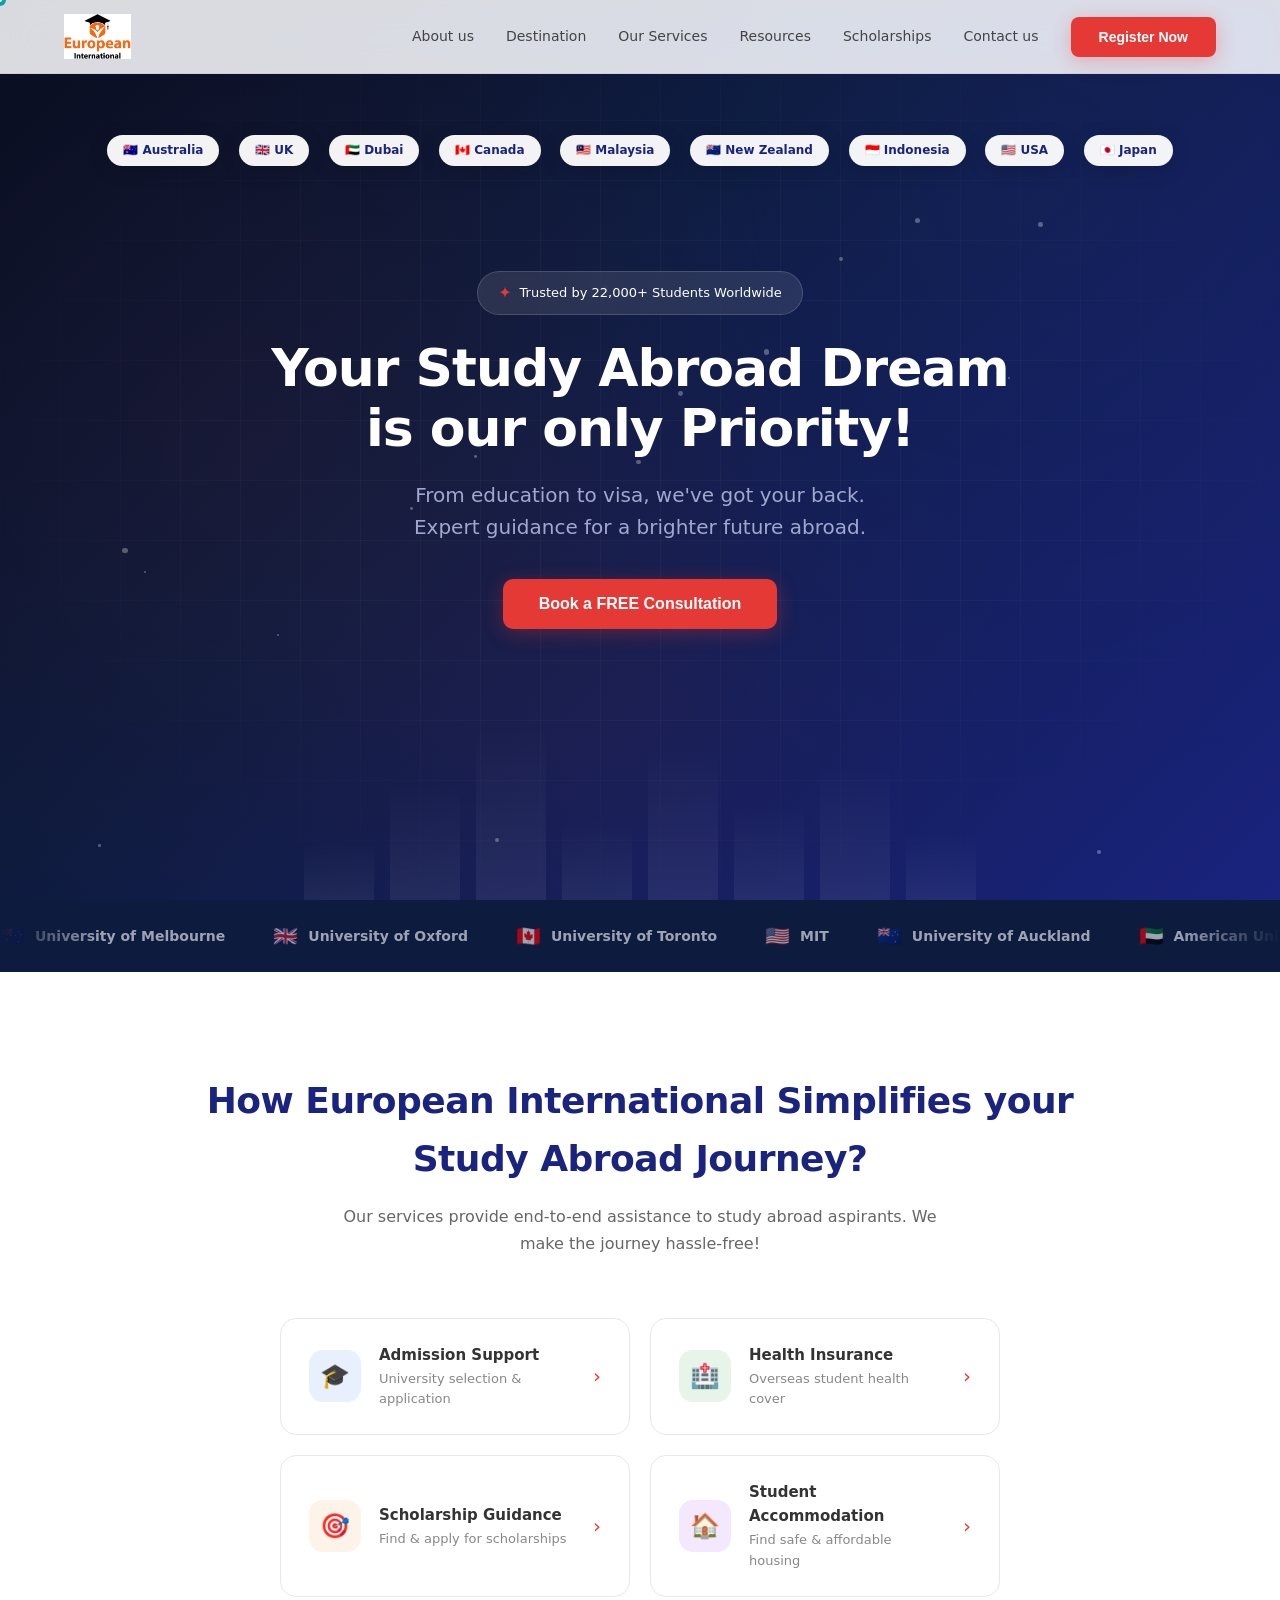
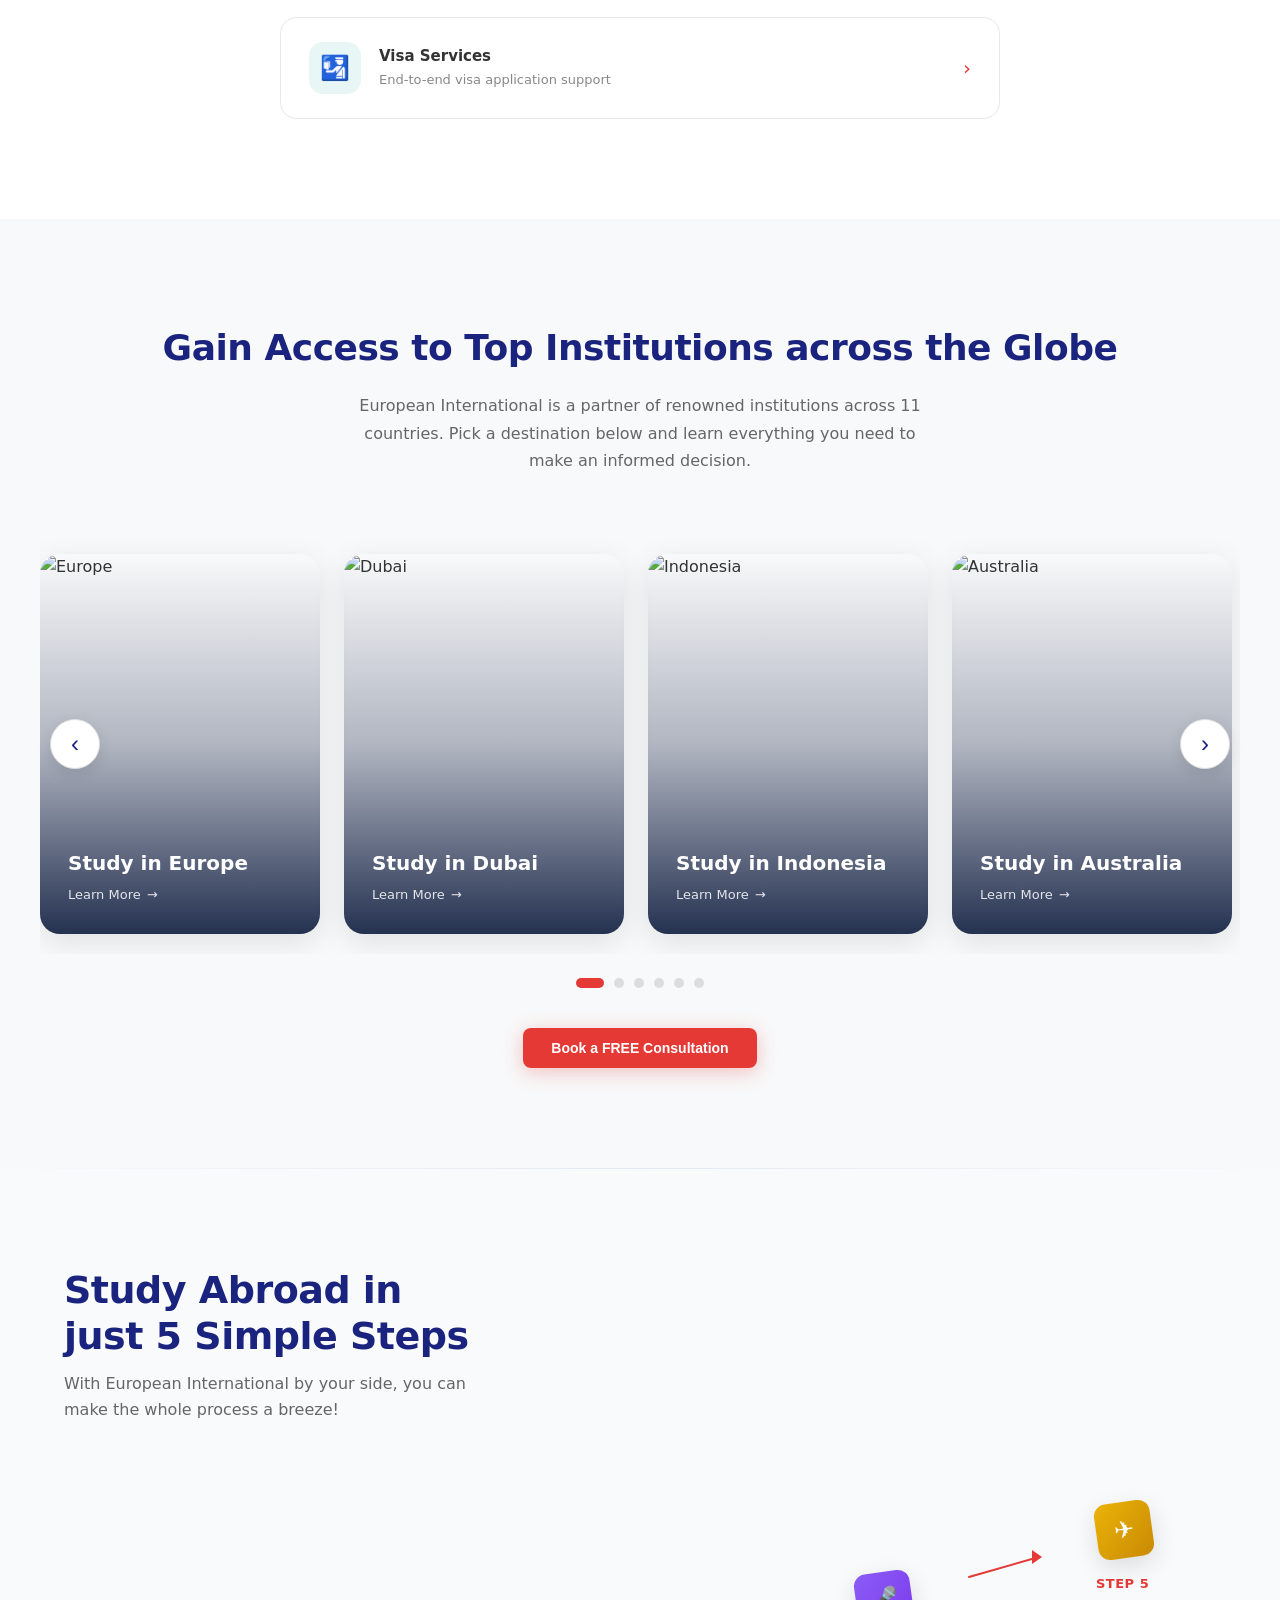
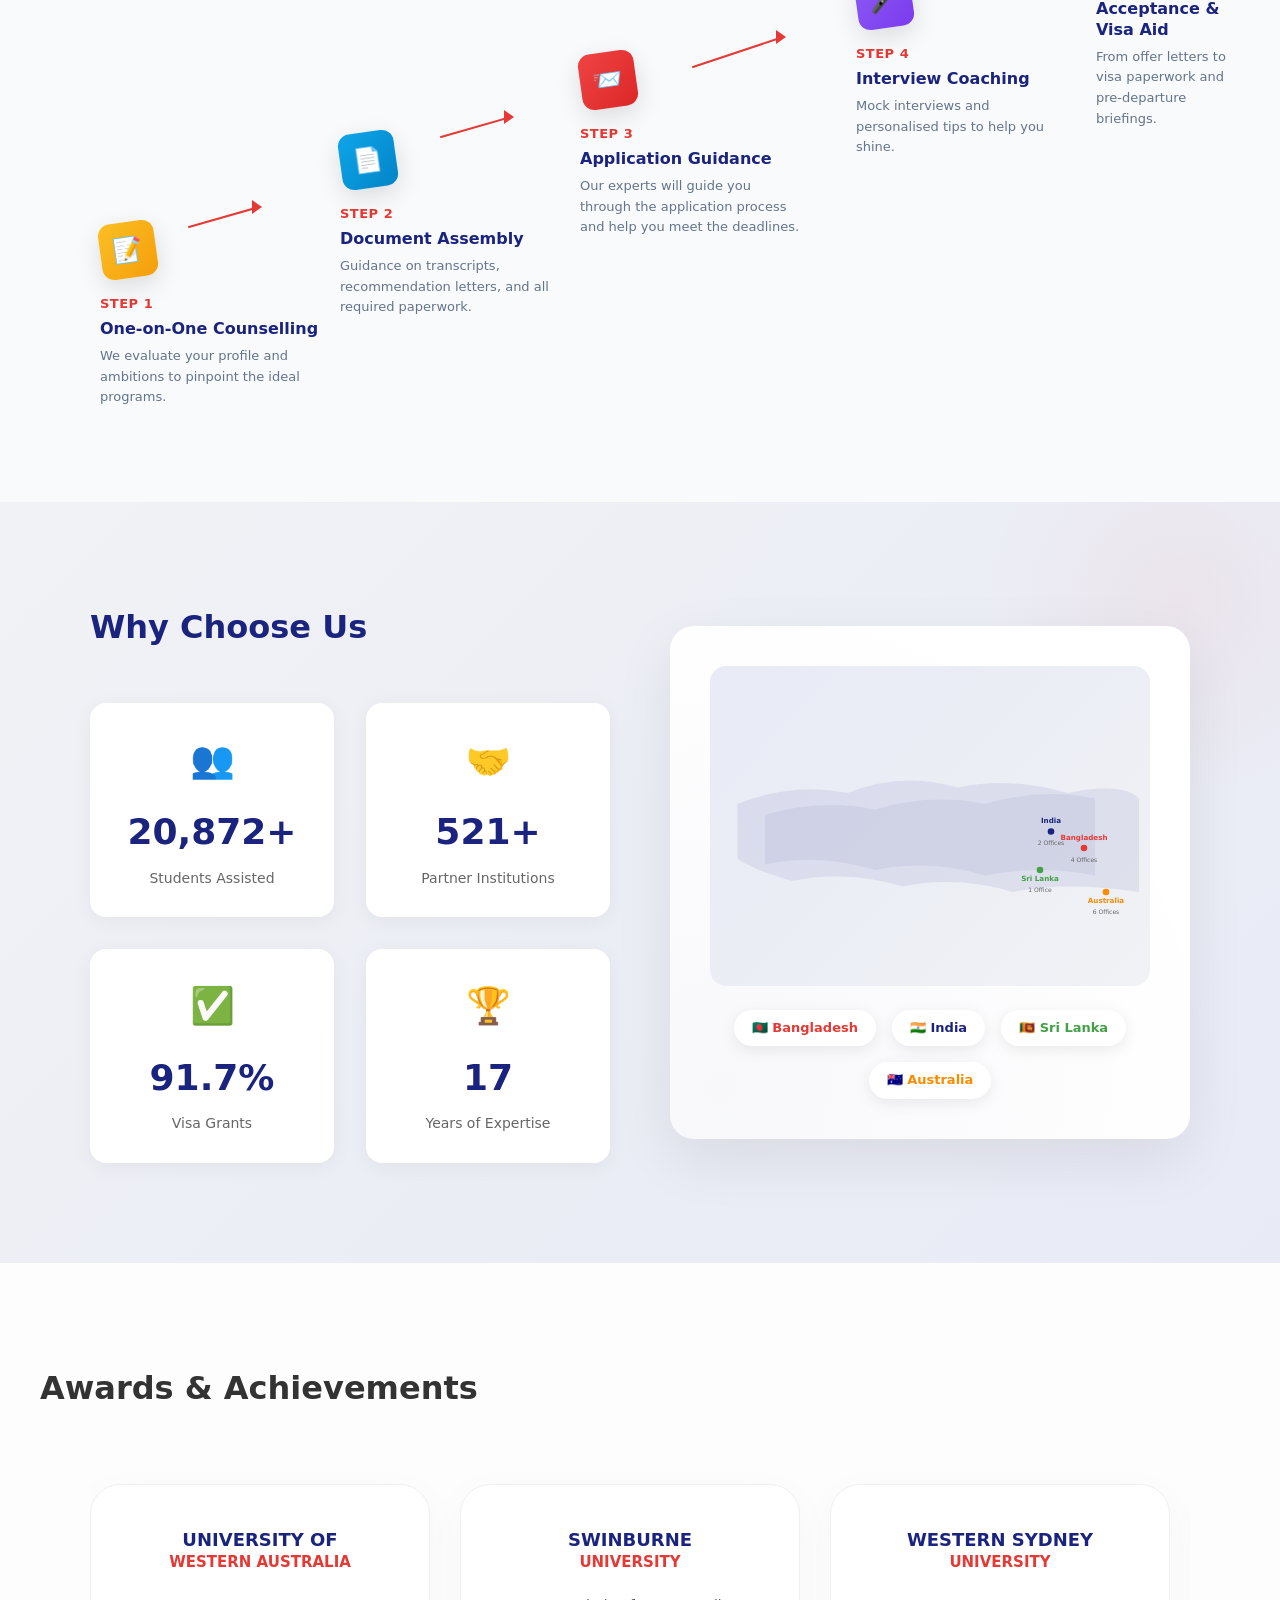
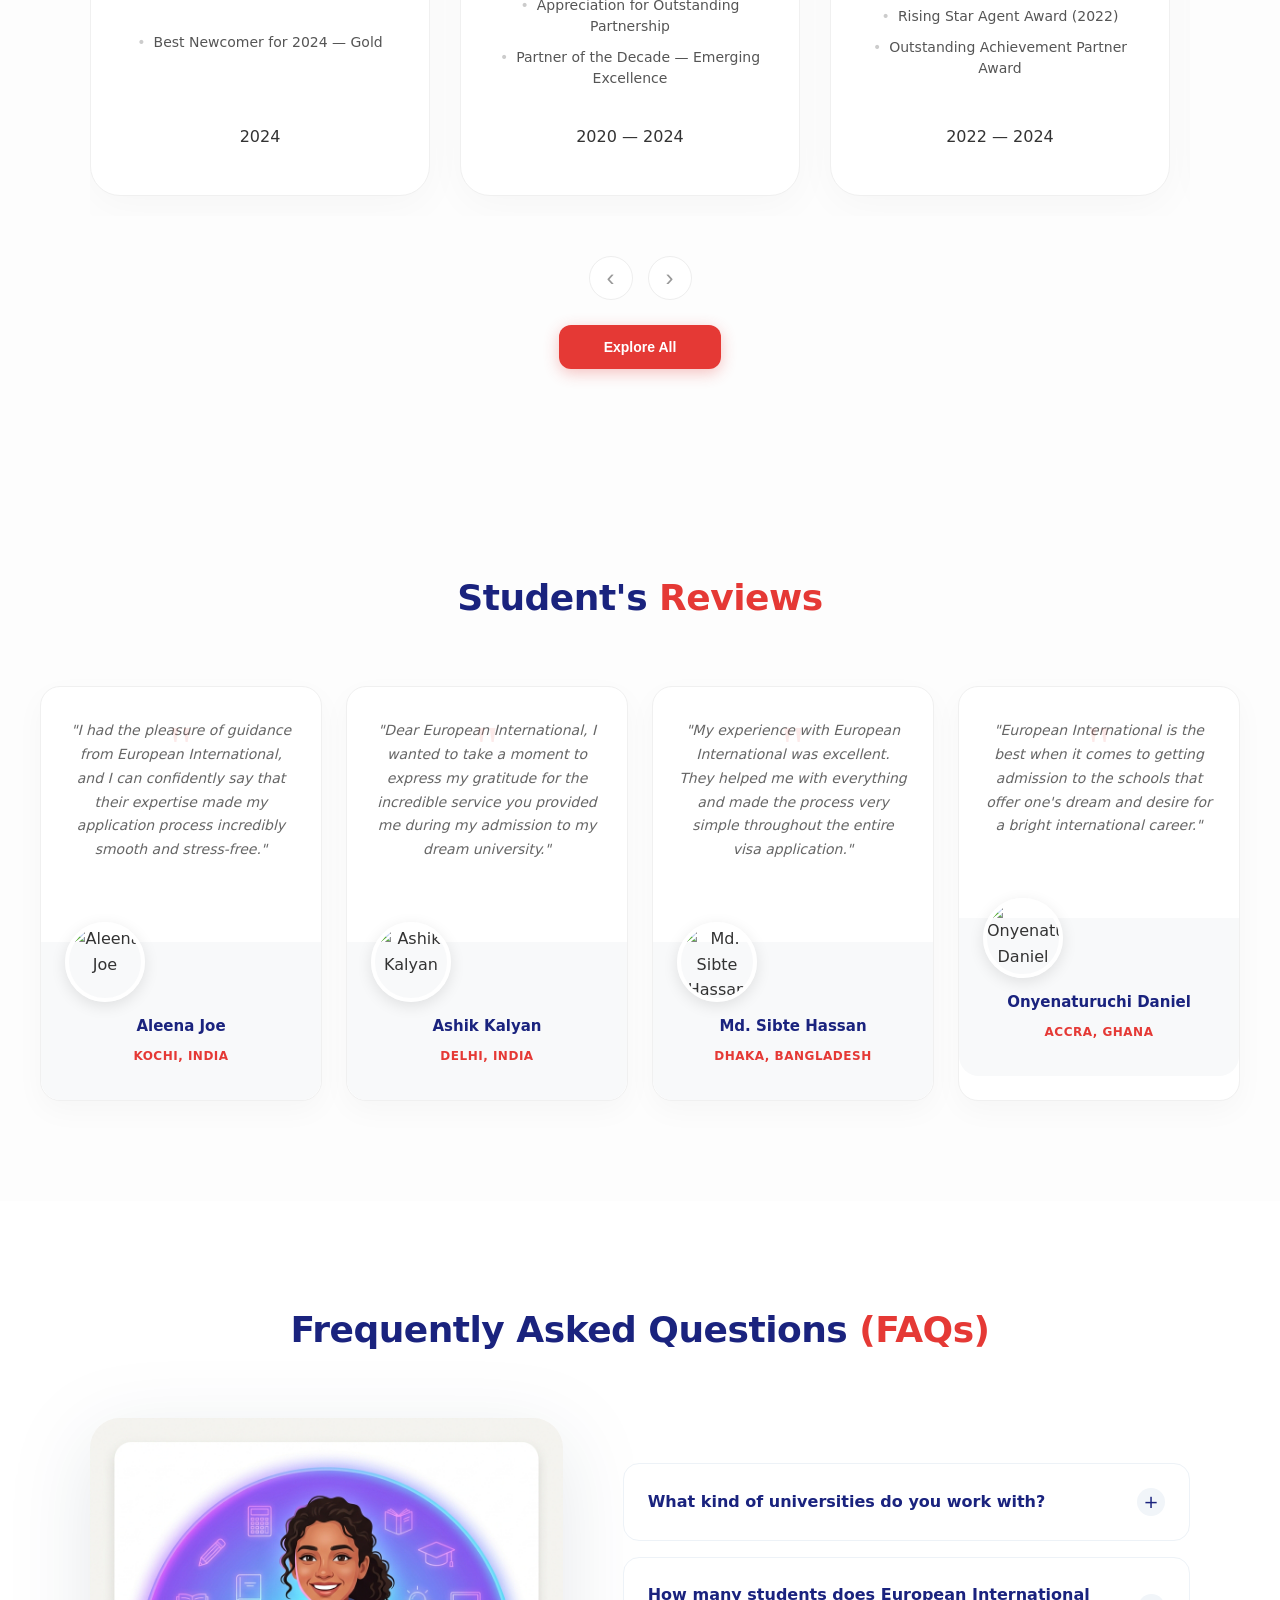
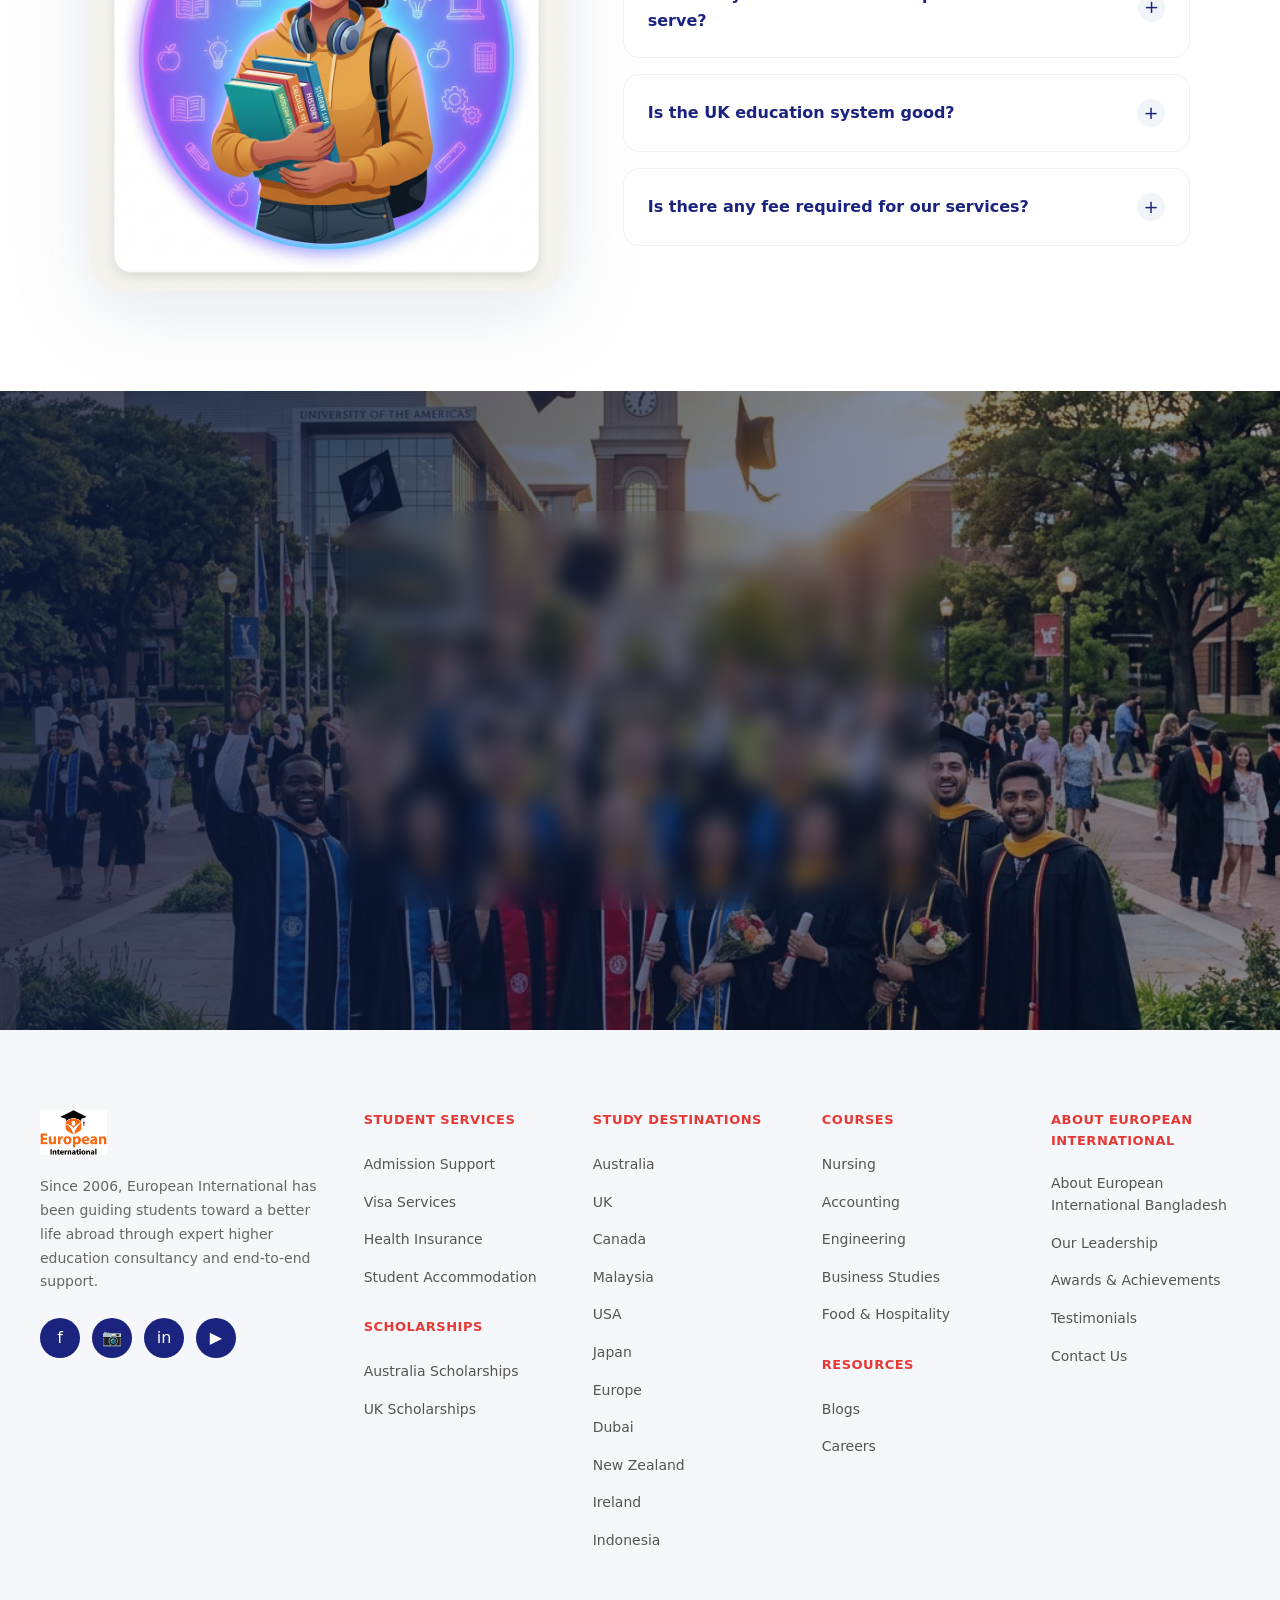
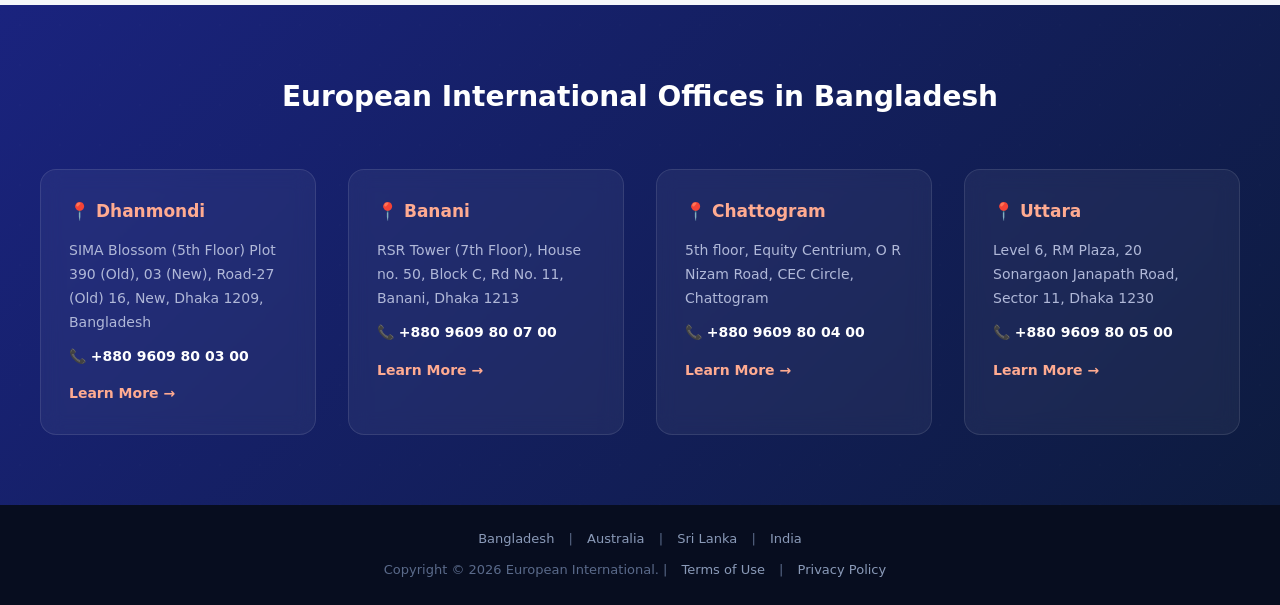
==== commit 0375defc: "Fix navbar connections and rebrand services page - Connect Scholarships link across all 6 pages (was" ====
--- a/index.html
+++ b/index.html
@@ -26,7 +26,7 @@
       <a href="#destinations" class="dropdown">Destination</a>
       <a href="#services" class="dropdown">Our Services</a>
       <a href="#resources" class="dropdown">Resources</a>
-      <a href="#" class="dropdown">Scholarships</a>
+      <a href="scholarships.html" class="dropdown">Scholarships</a>
       <a href="#offices">Contact us</a>
       <button class="btn-primary magnetic">Register Now</button>
     </nav>
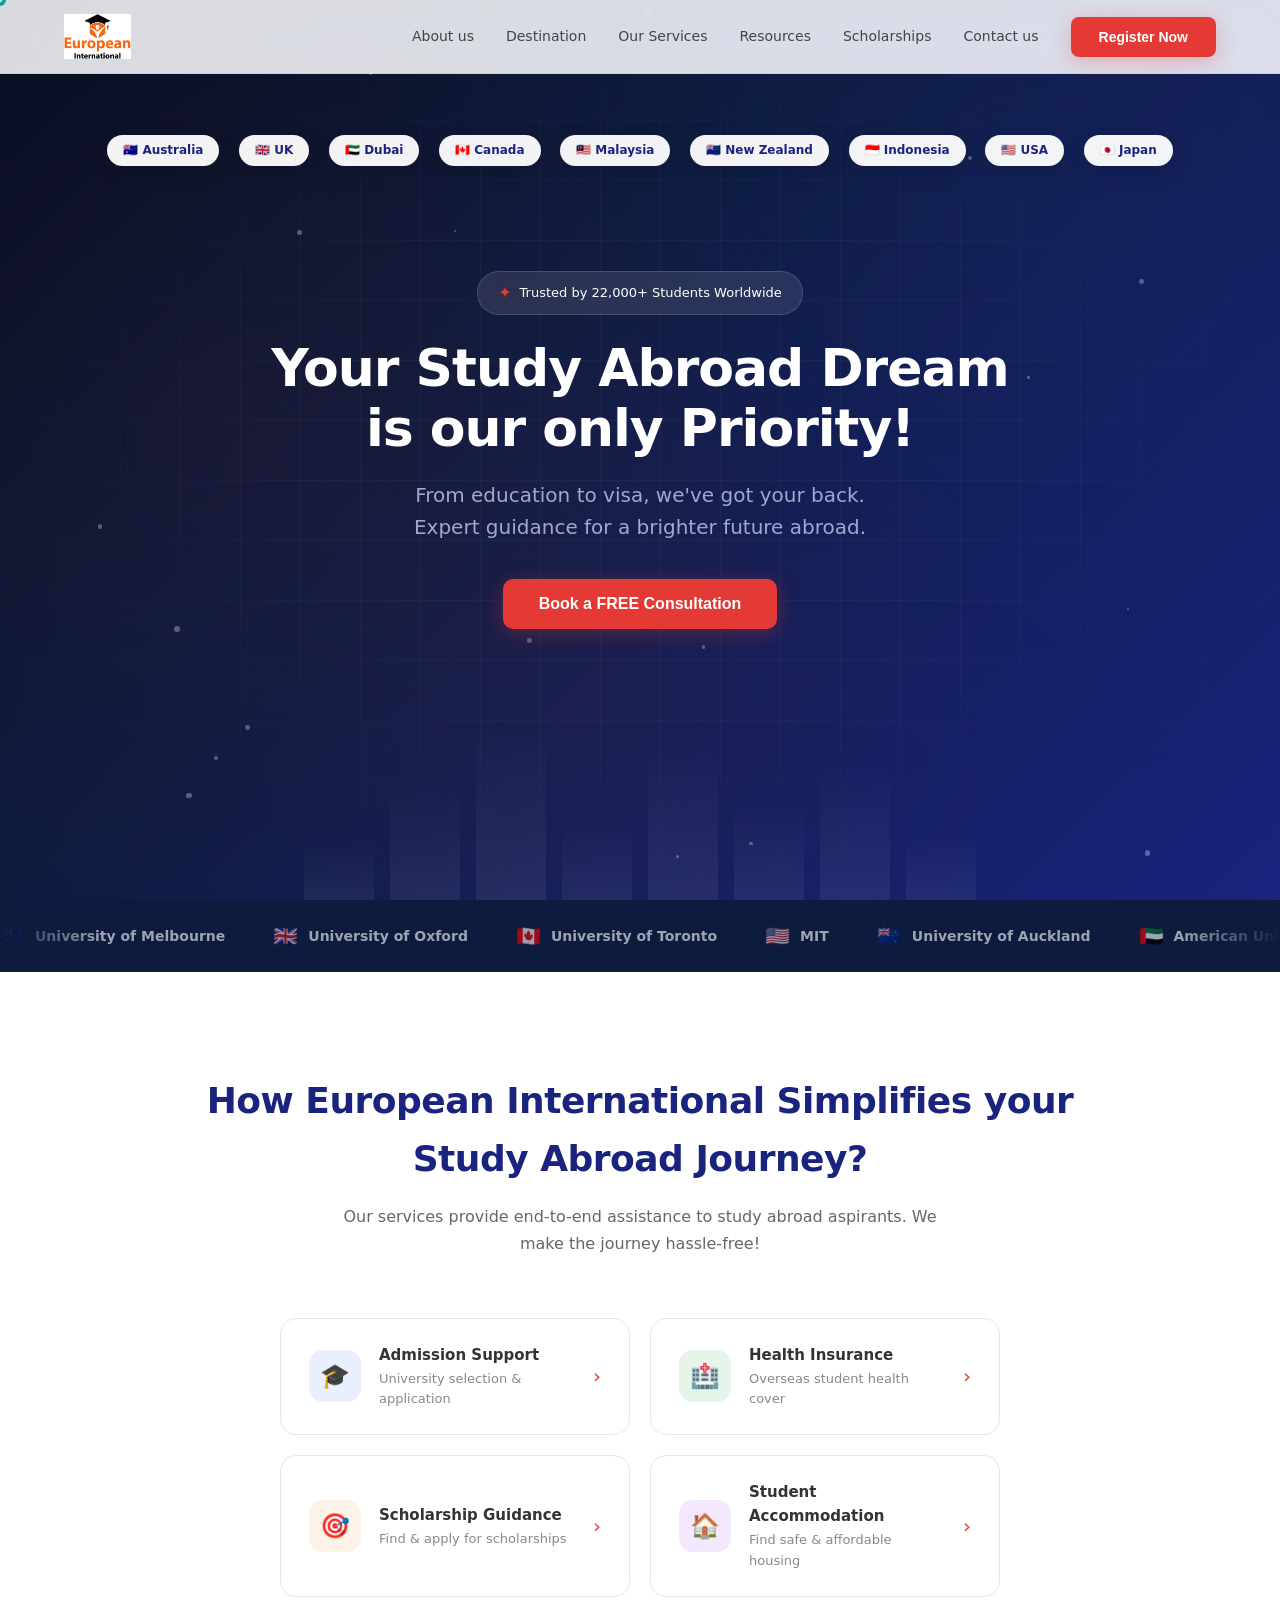
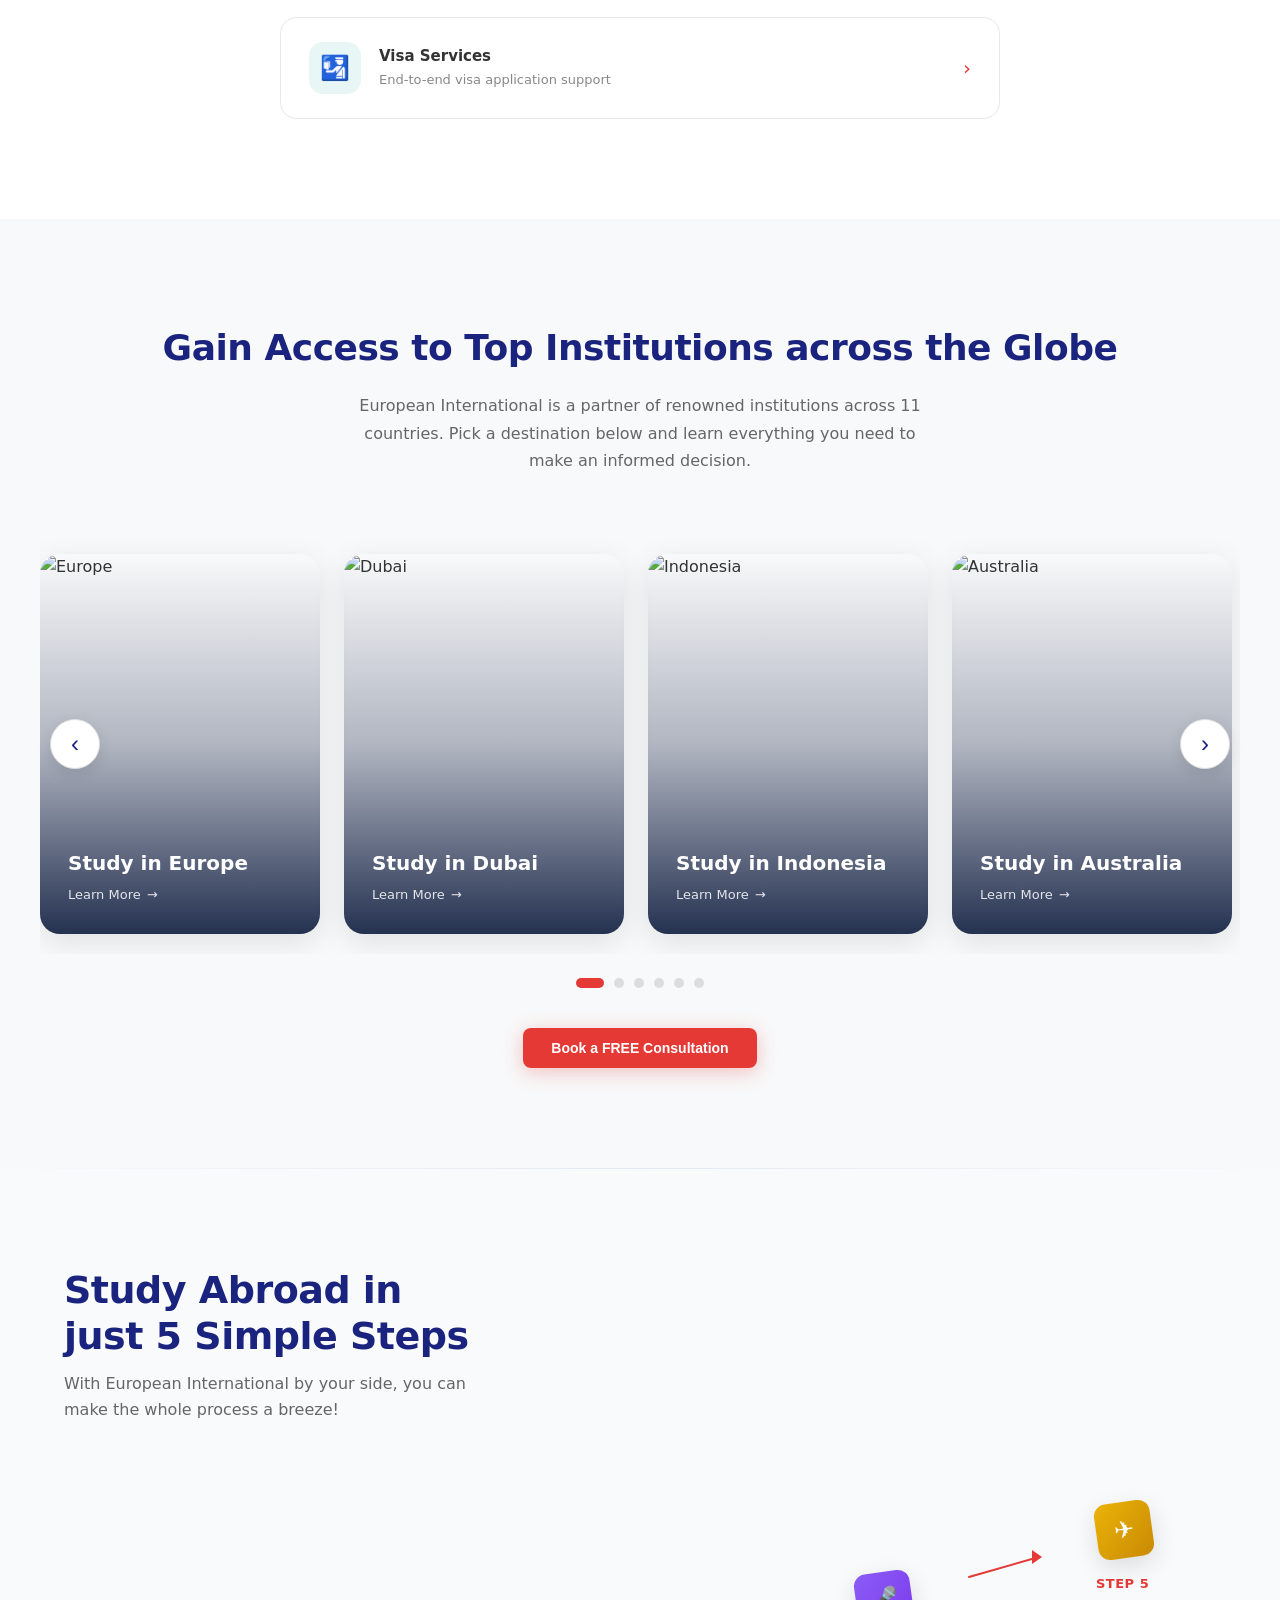
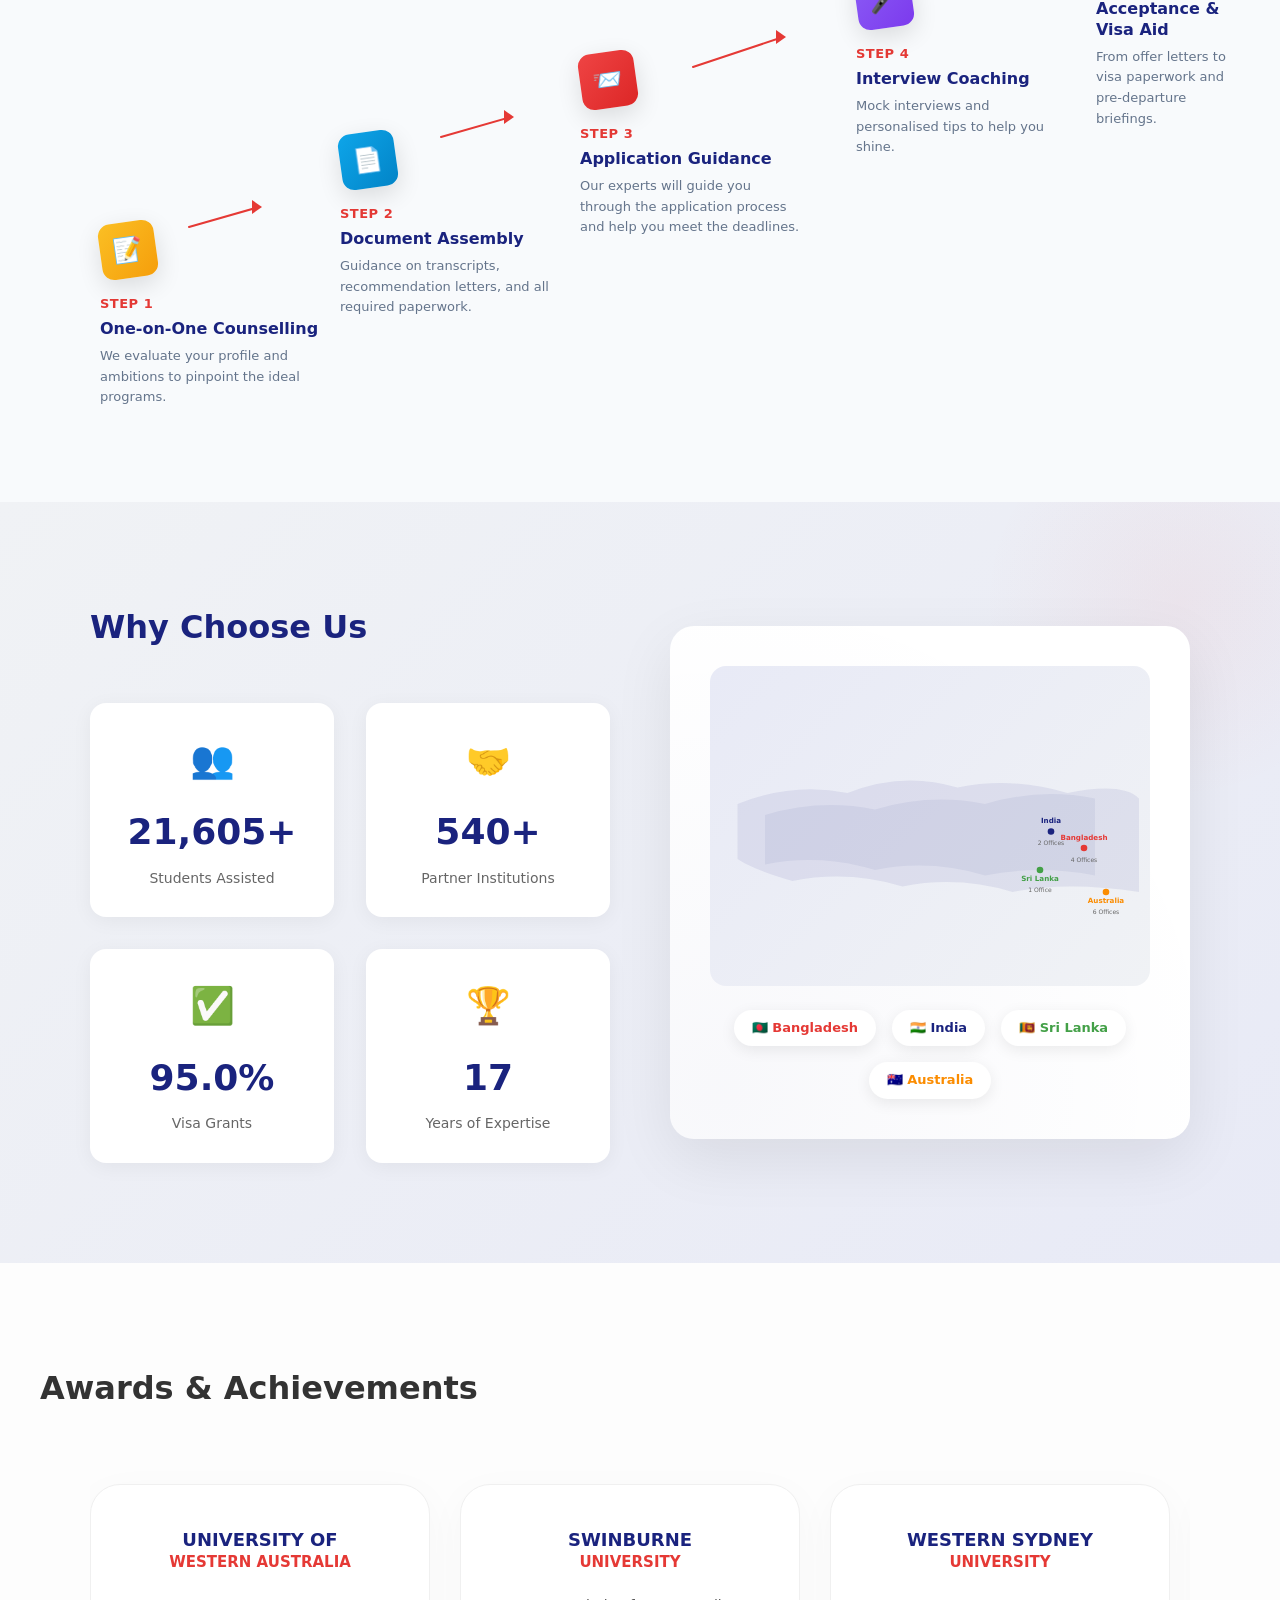
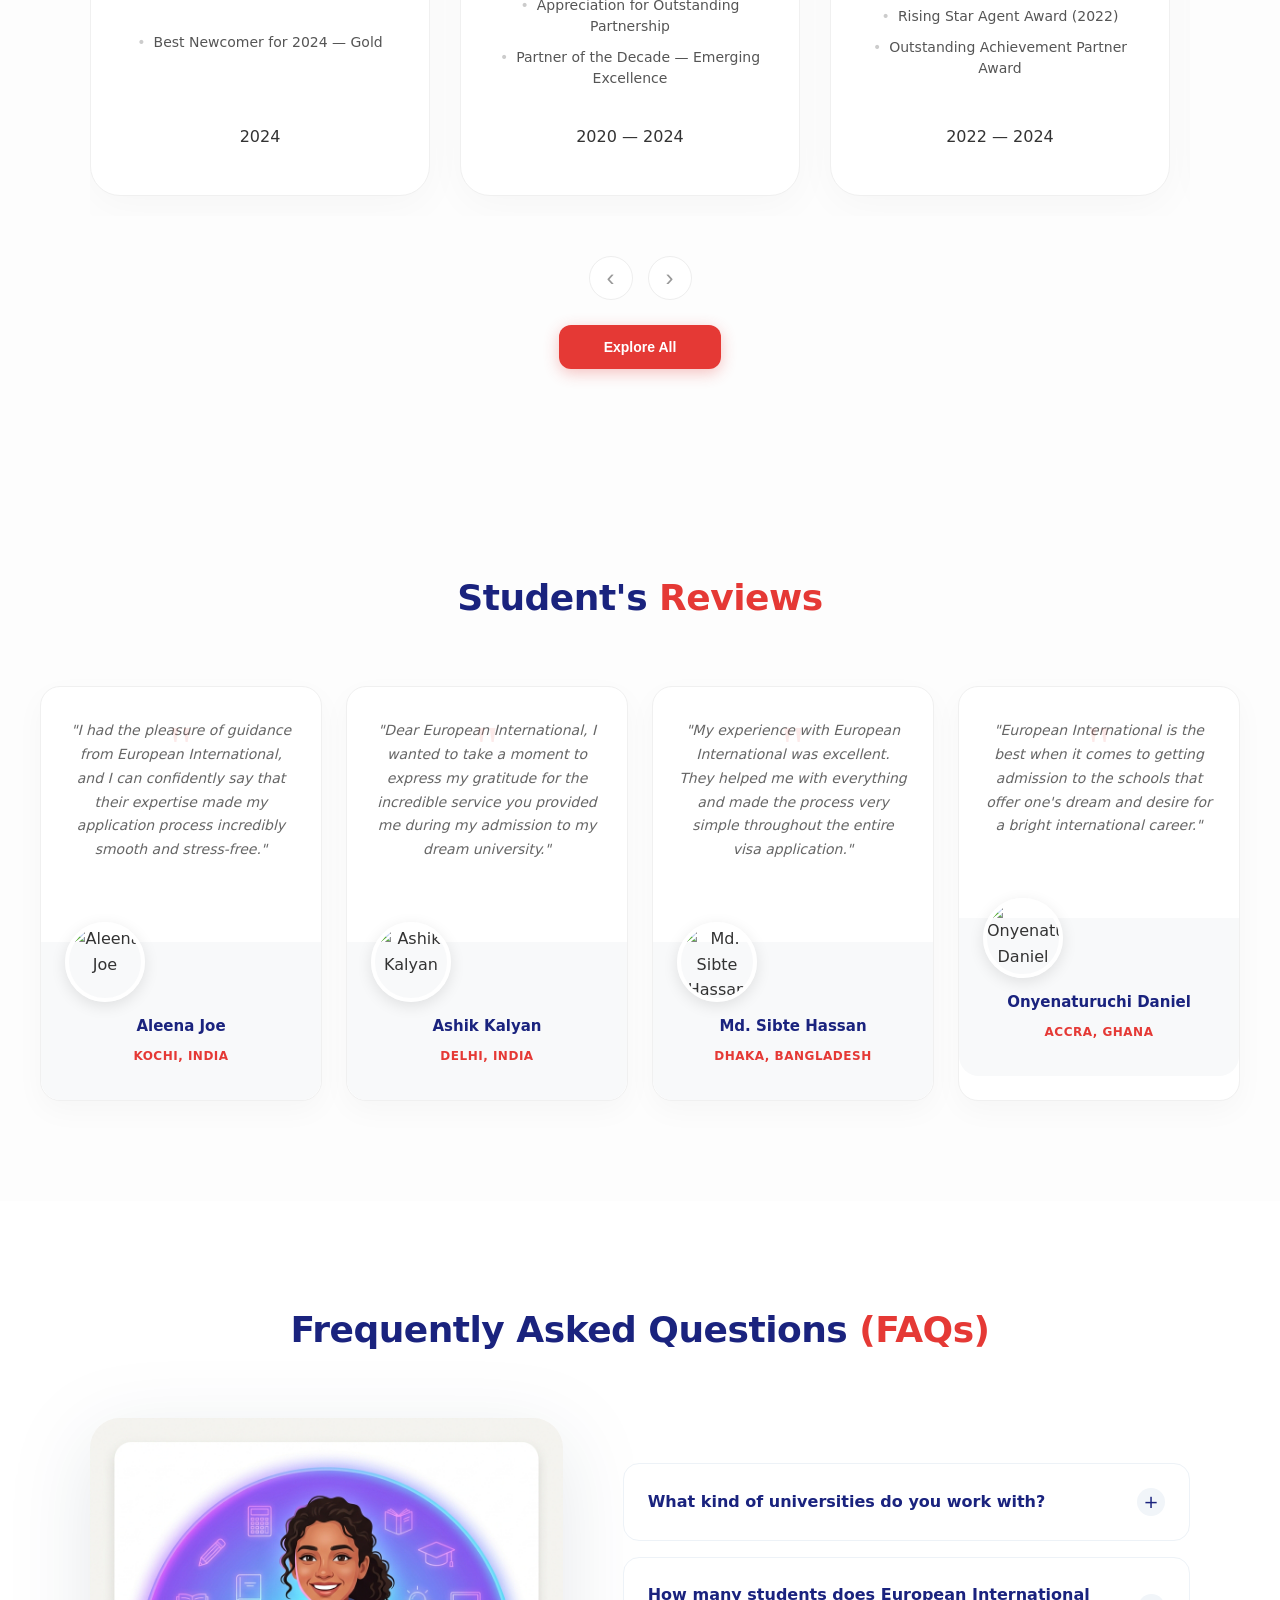
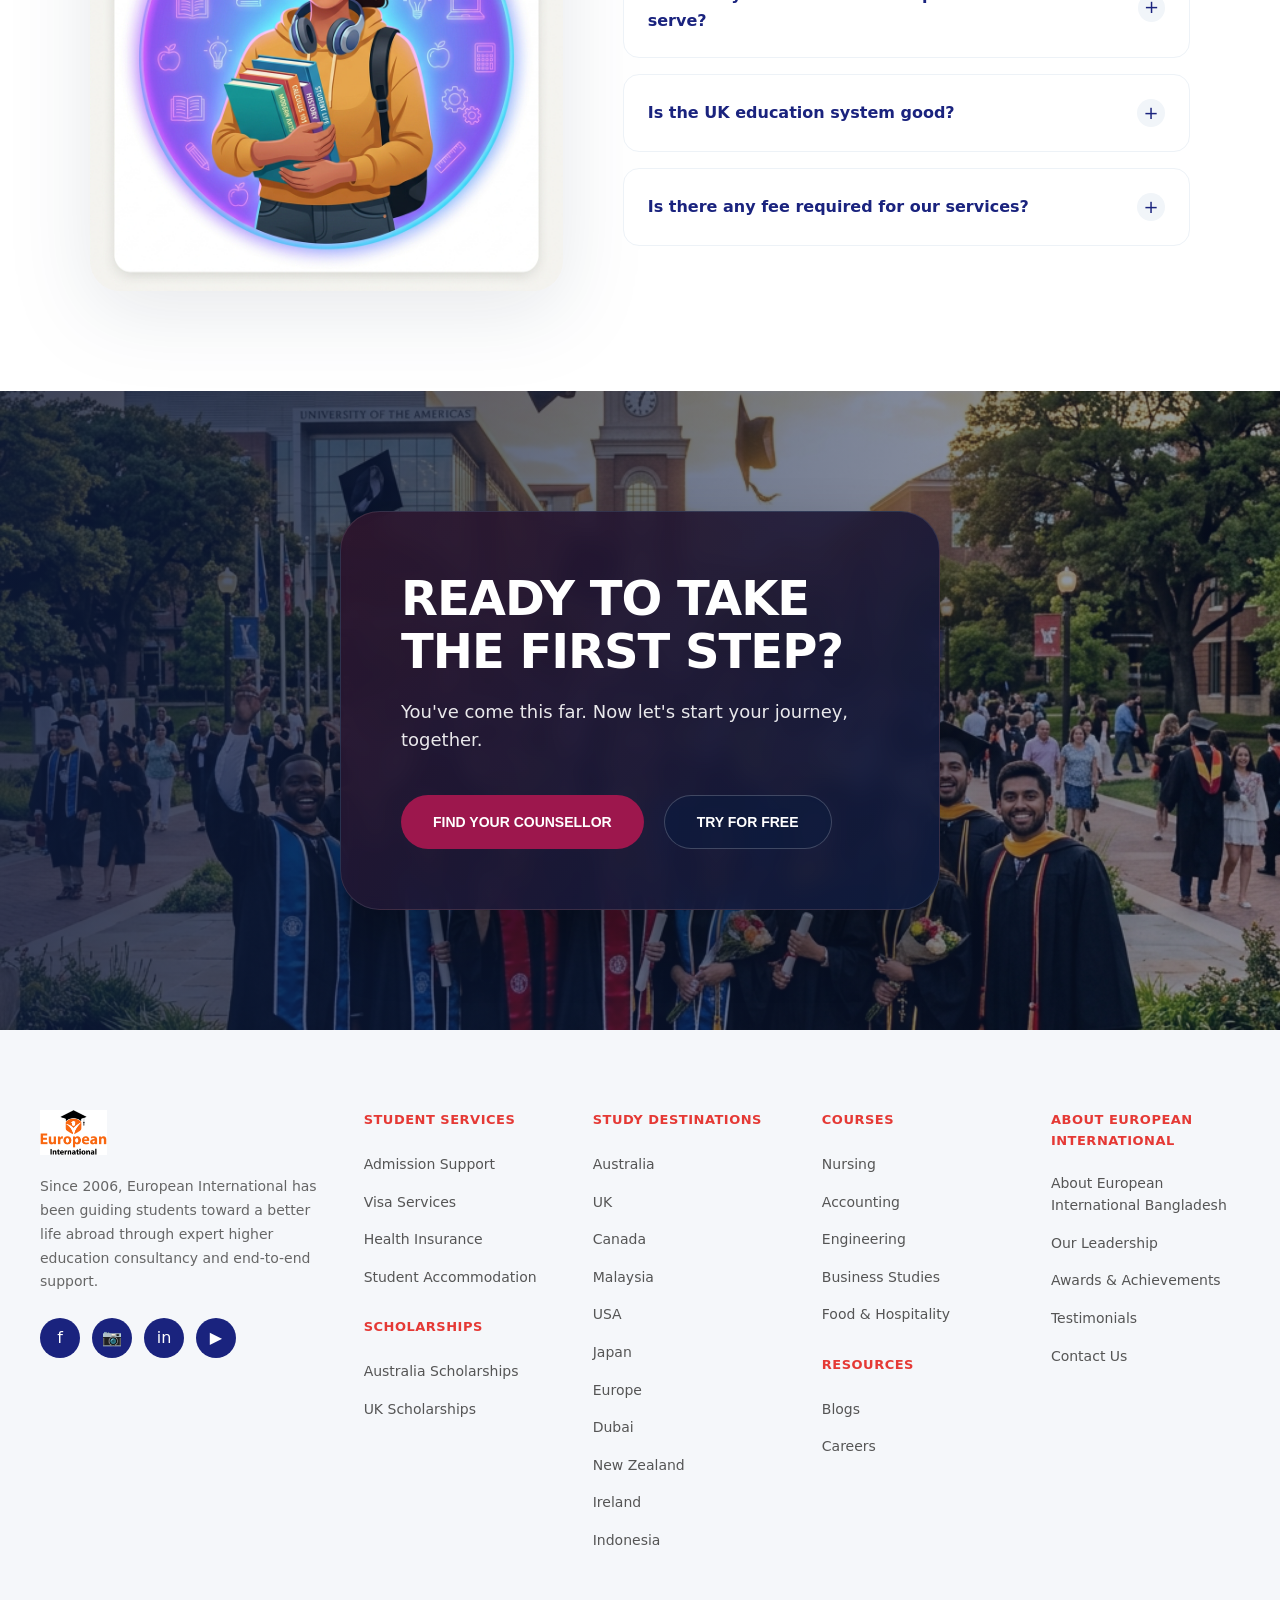
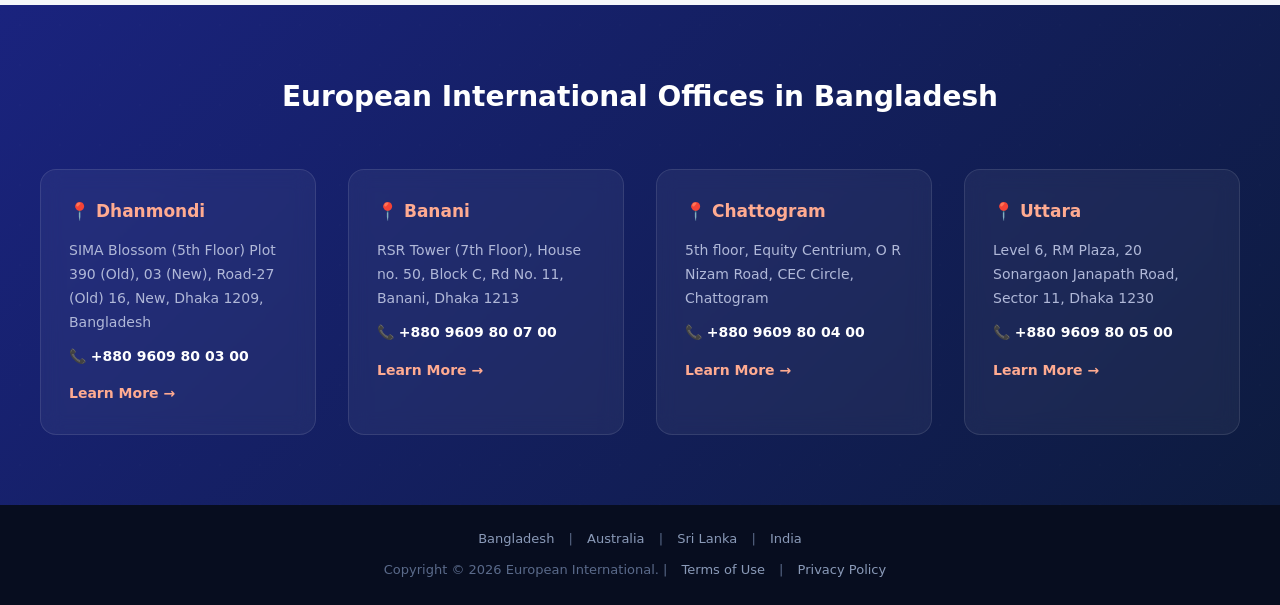
==== commit d8191083: "Unify navbar and footer links across all pages - Navbar: Contact us now consistently links to contac" ====
--- a/index.html
+++ b/index.html
@@ -24,10 +24,10 @@
     <nav class="nav-links">
       <a href="#about" class="dropdown">About us</a>
       <a href="#destinations" class="dropdown">Destination</a>
-      <a href="#services" class="dropdown">Our Services</a>
+      <a href="services.html" class="dropdown">Our Services</a>
       <a href="#resources" class="dropdown">Resources</a>
       <a href="scholarships.html" class="dropdown">Scholarships</a>
-      <a href="#offices">Contact us</a>
+      <a href="contact.html">Contact us</a>
       <button class="btn-primary magnetic">Register Now</button>
     </nav>
     <div class="mobile-menu">☰</div>
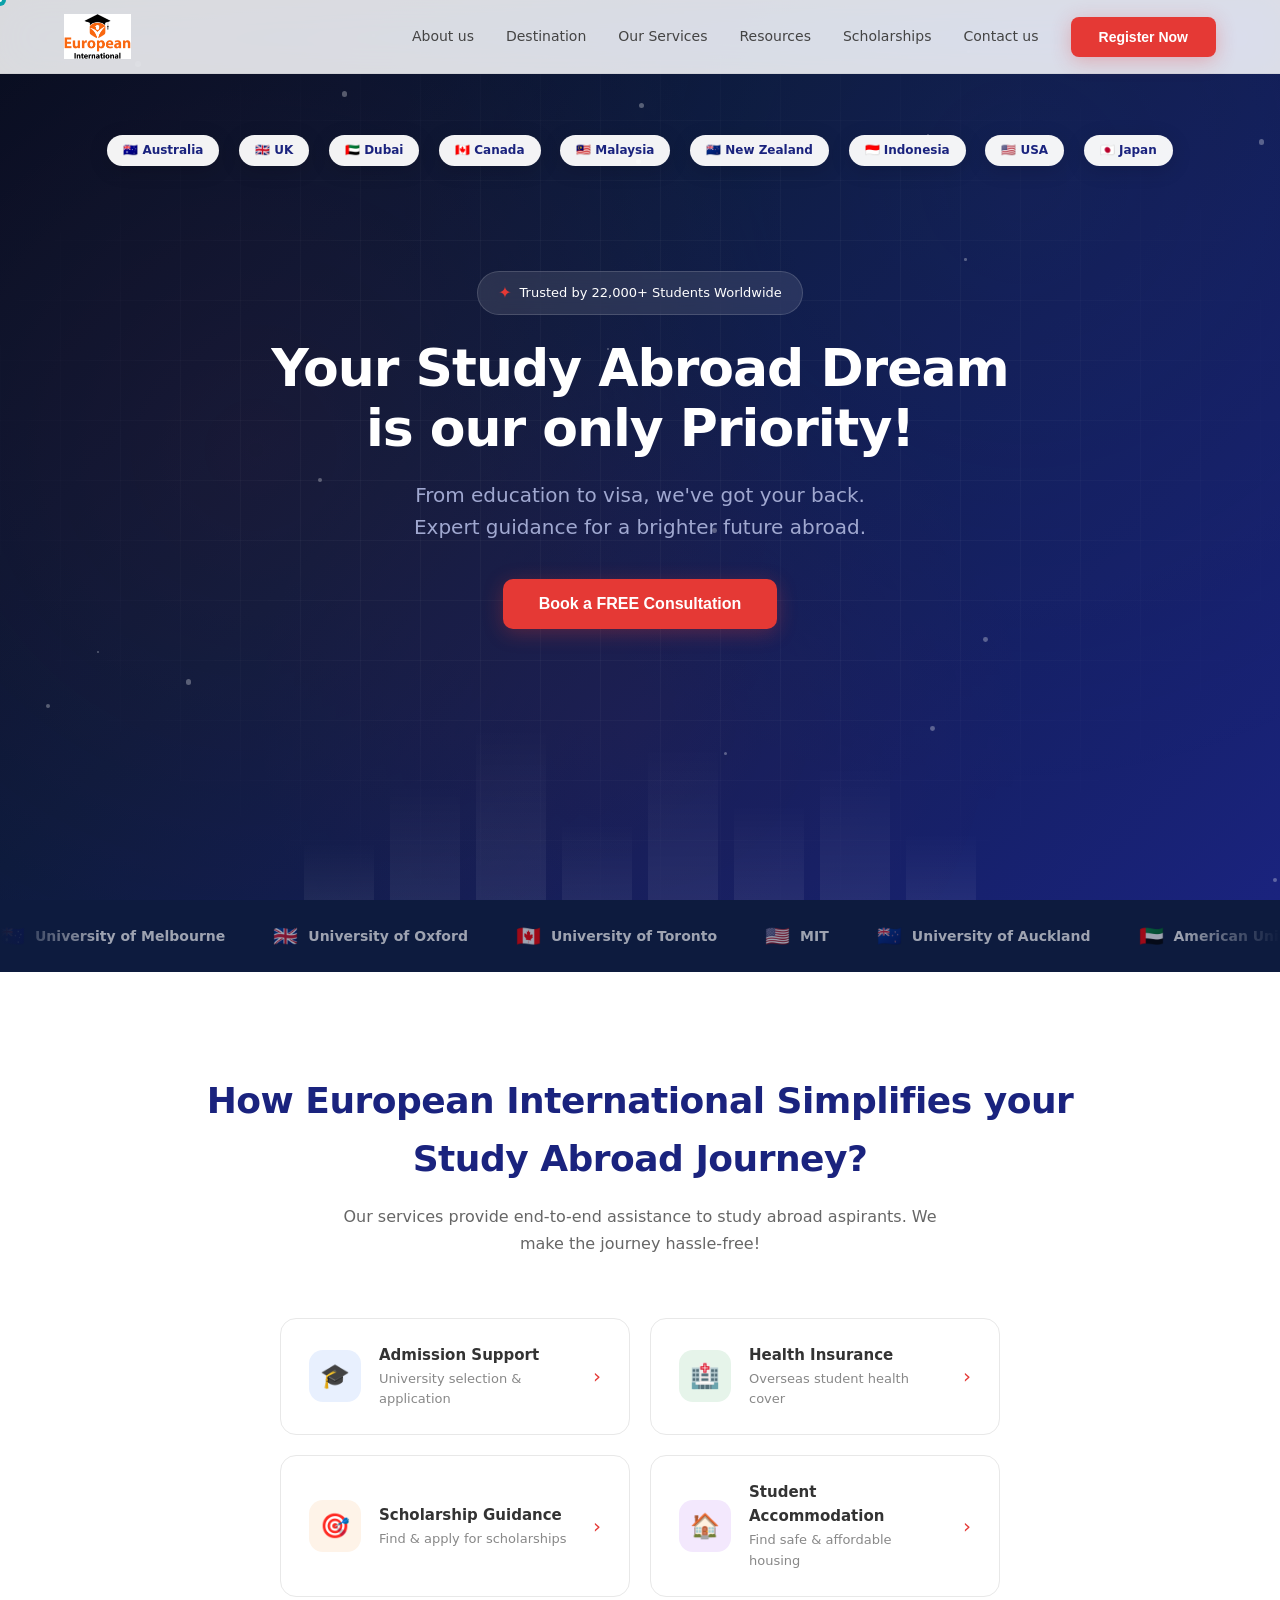
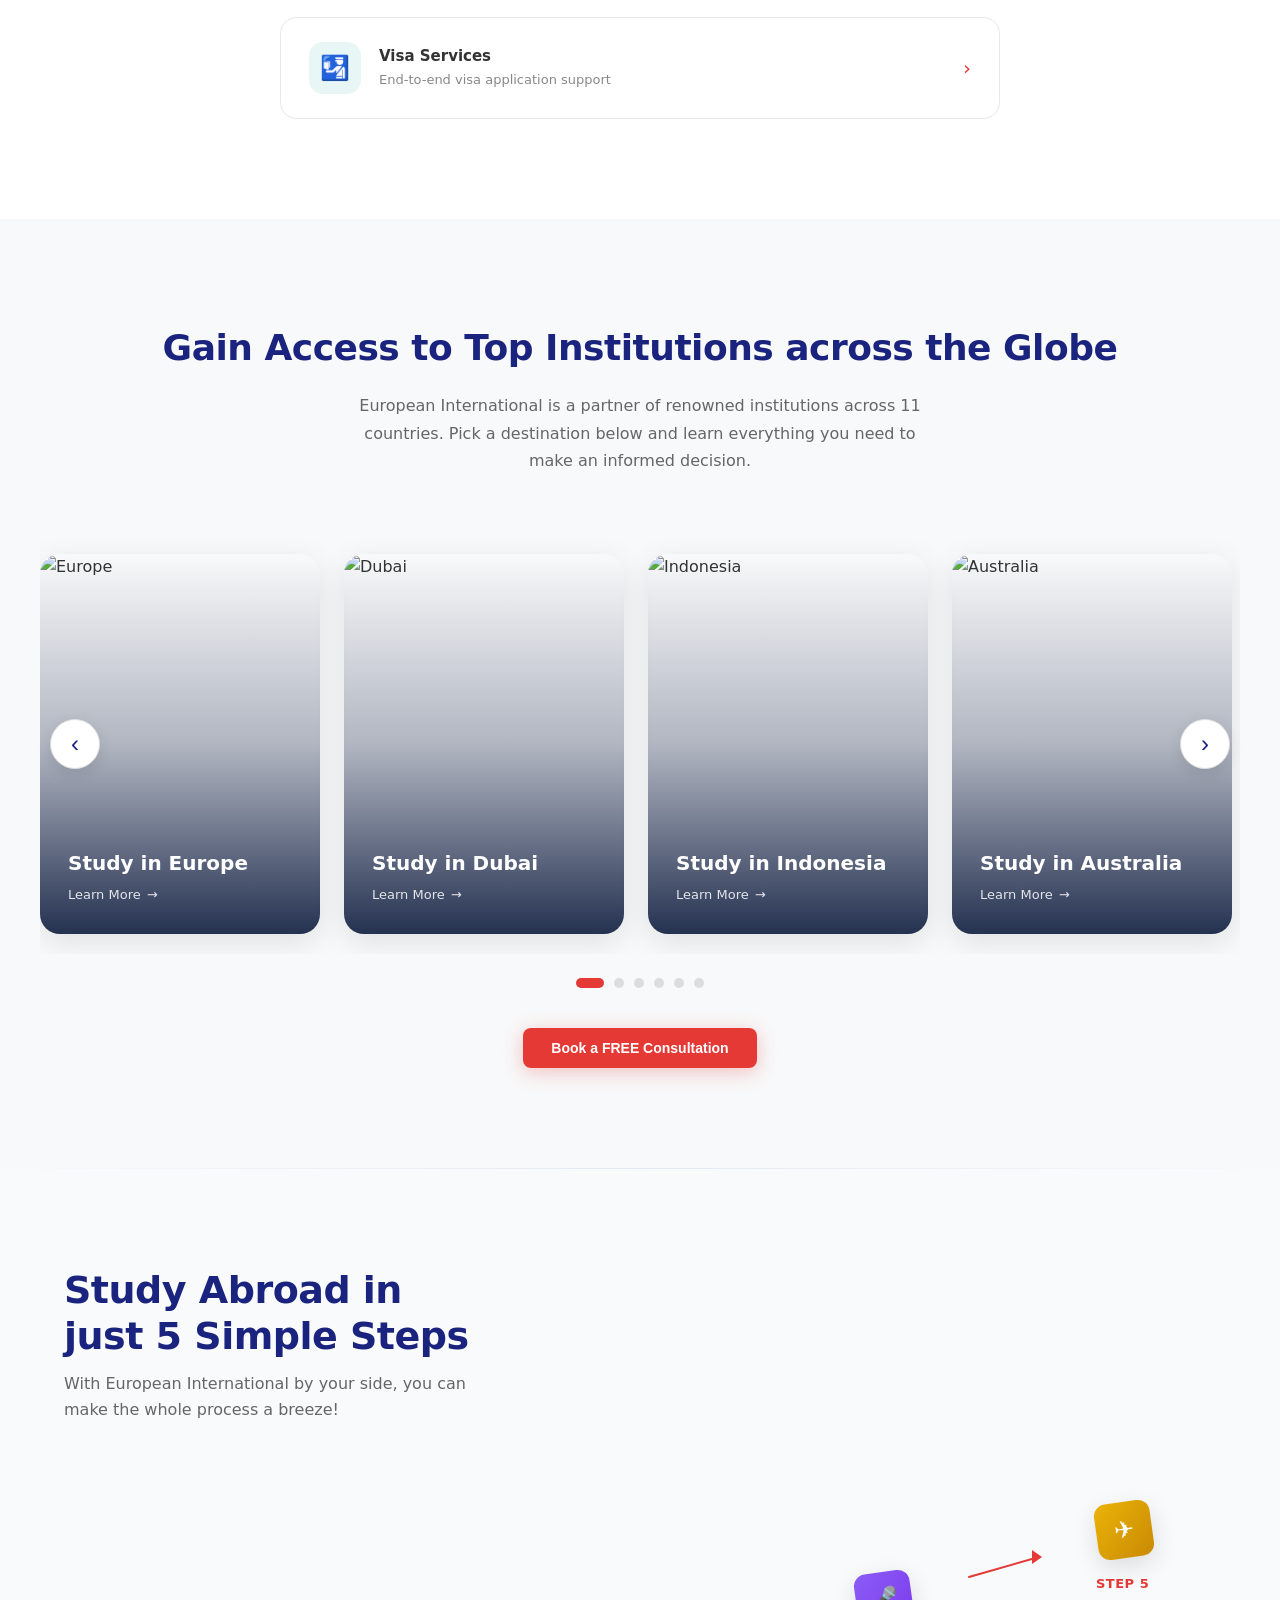
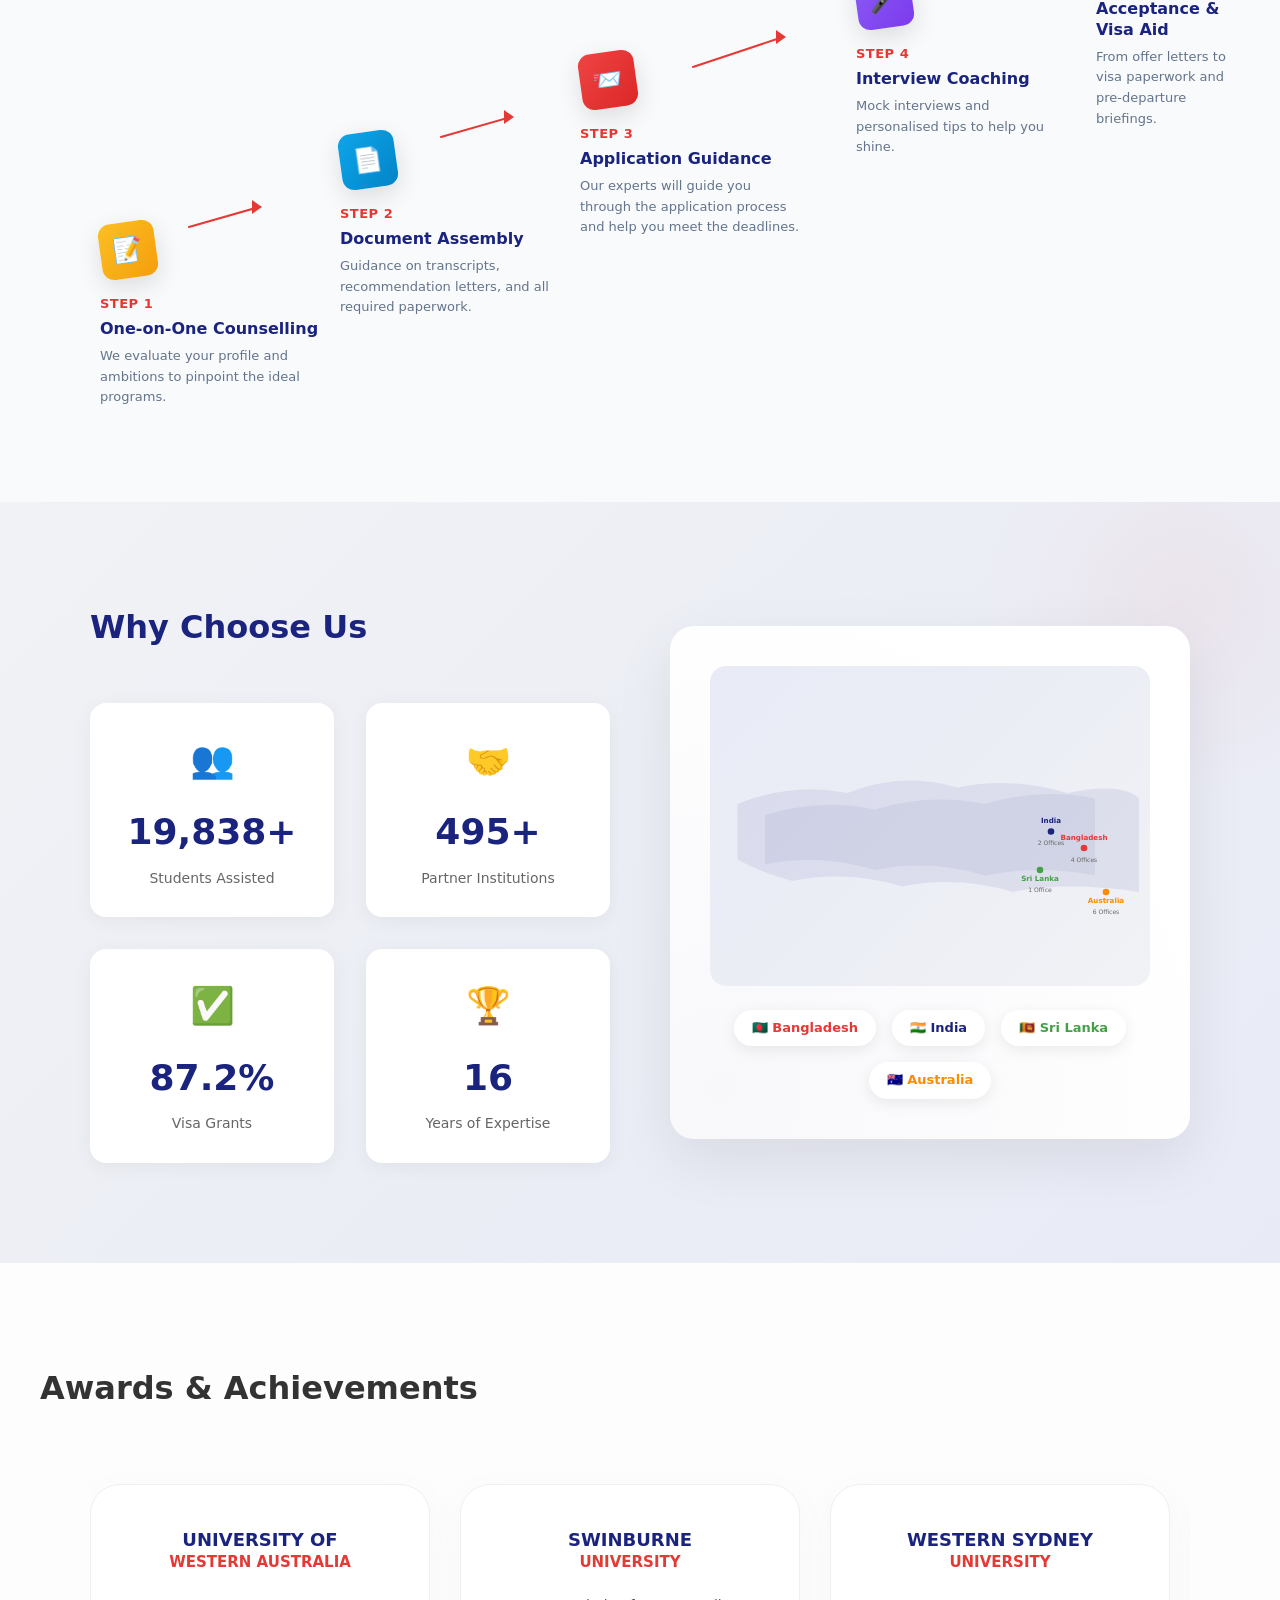
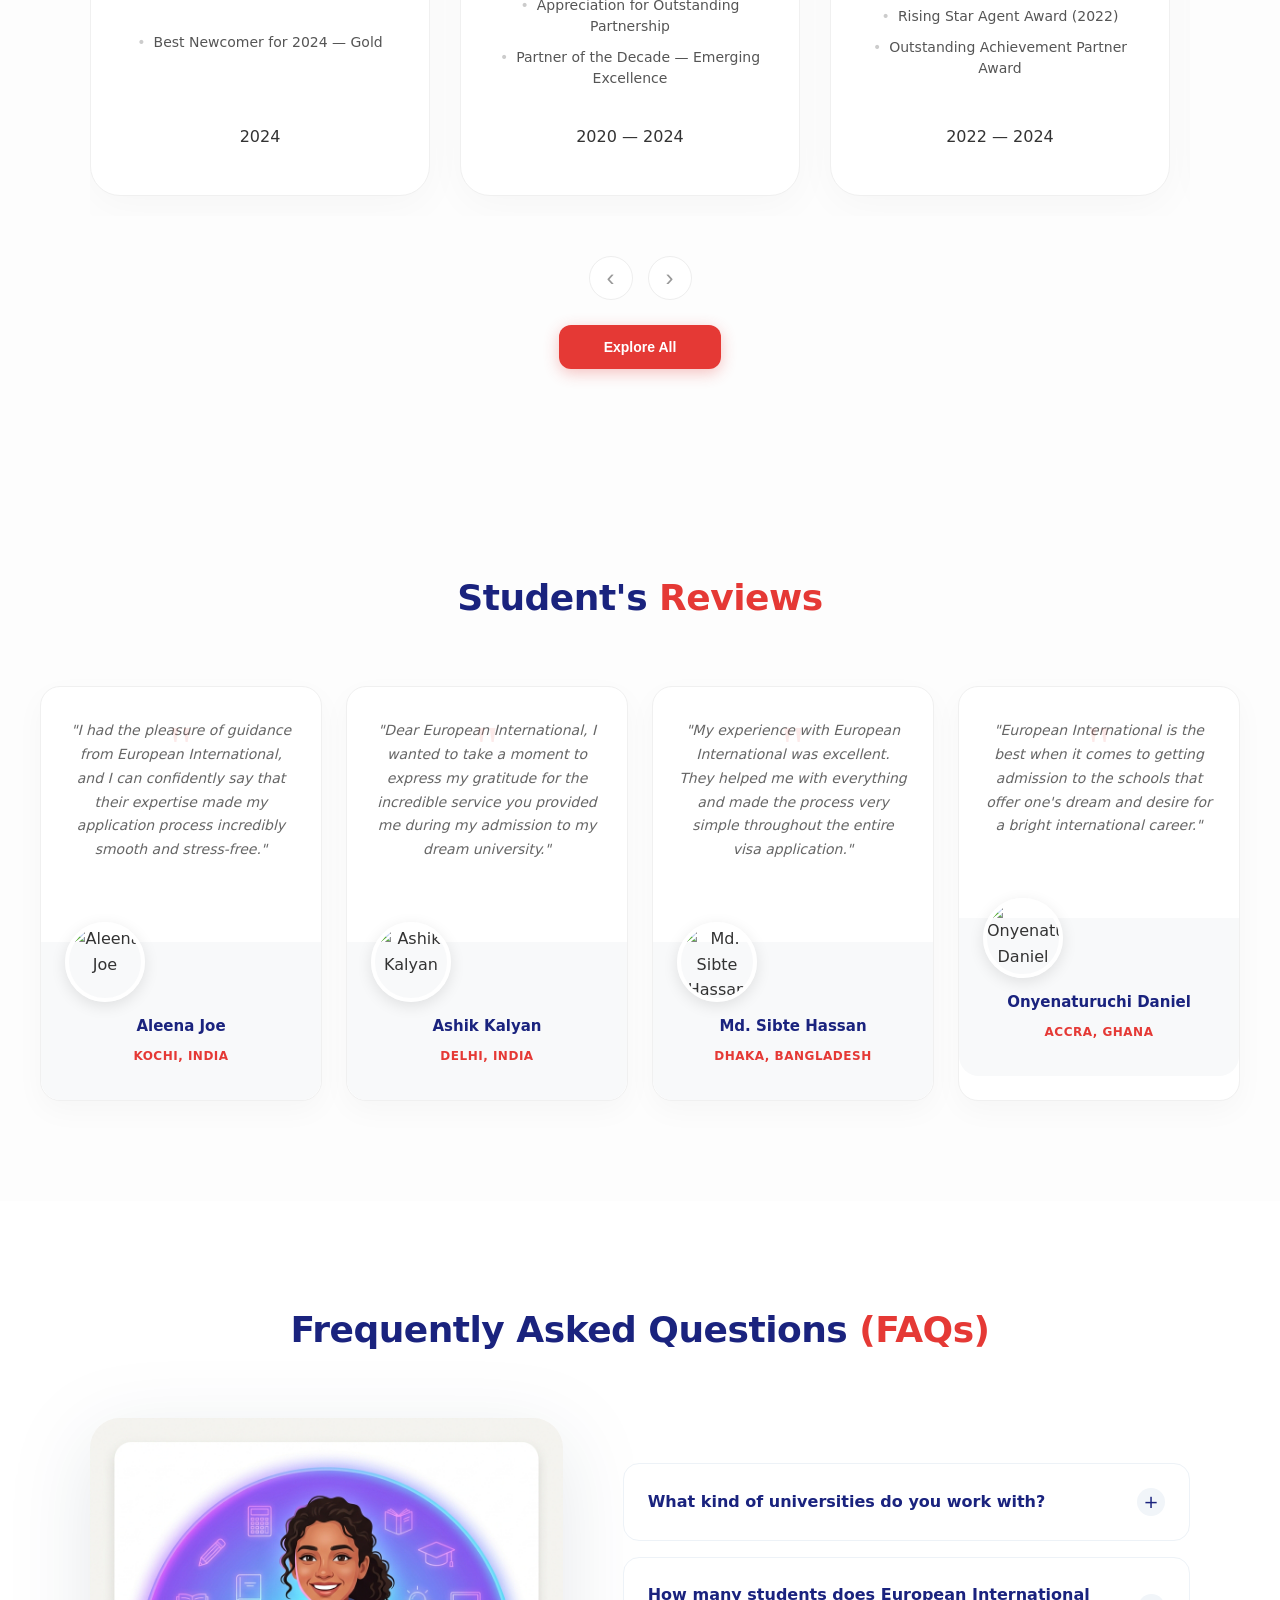
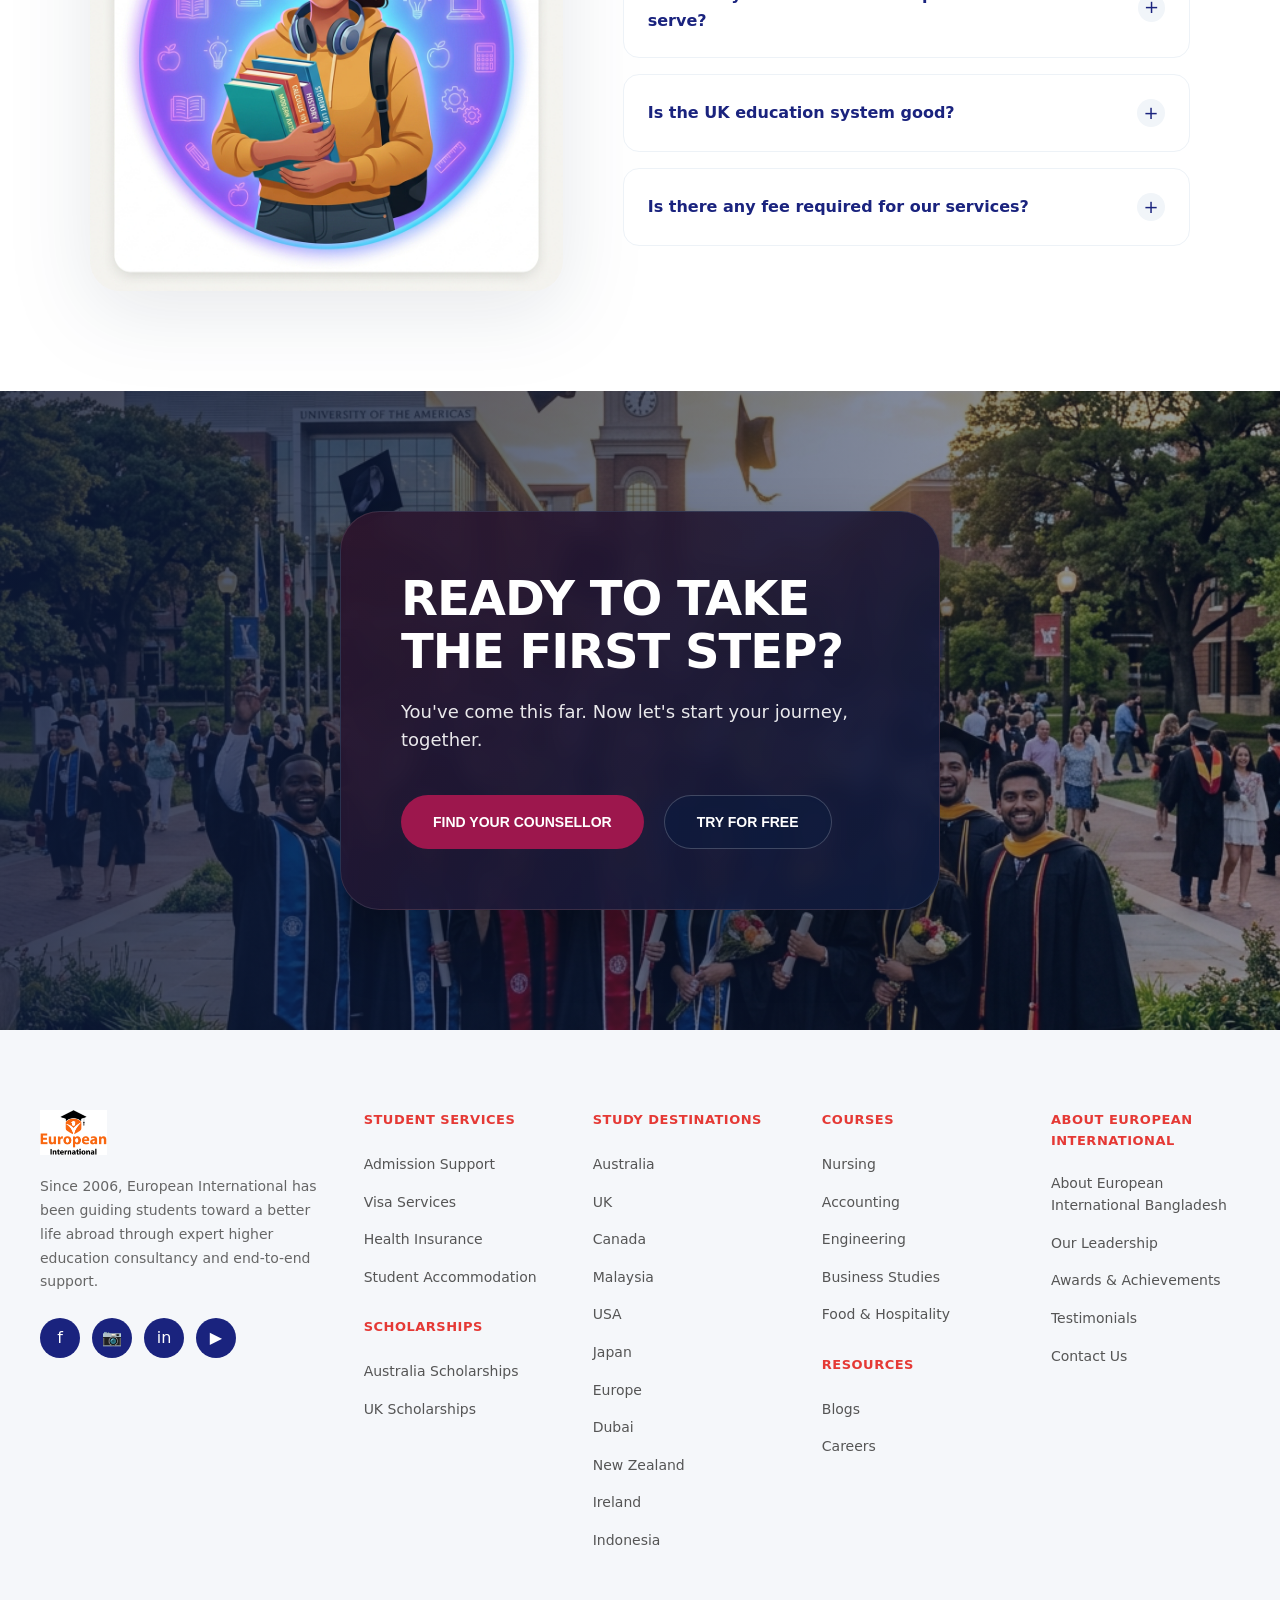
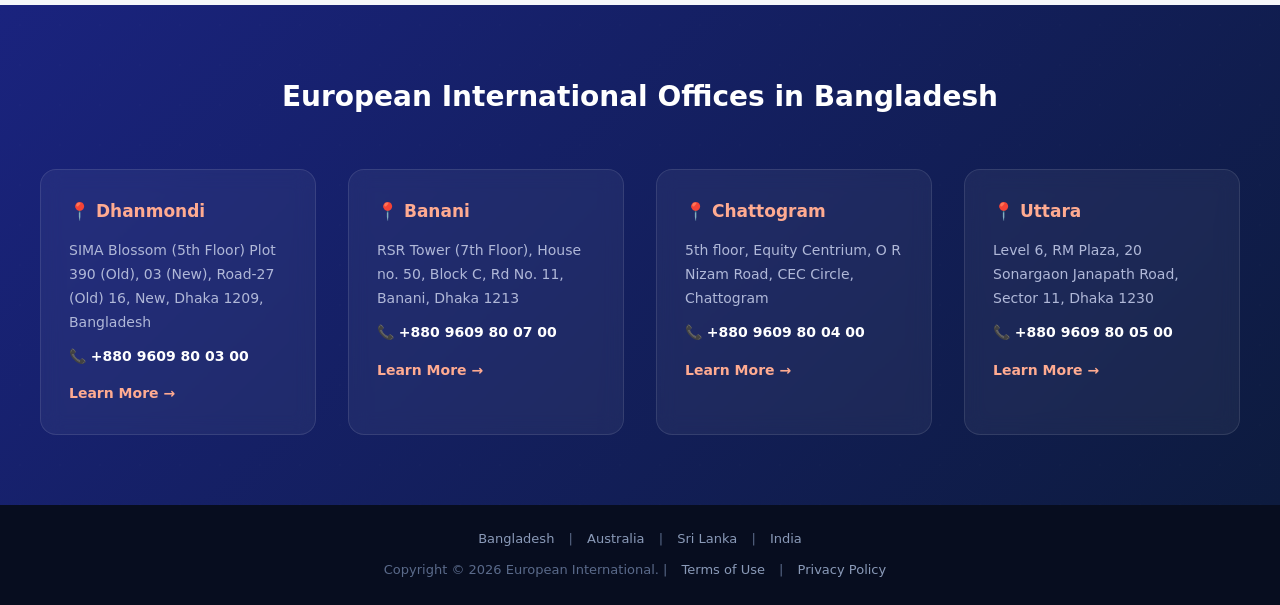
==== commit 786d5cdf: "Fix index.html footer — all links were dead (#) - Student Services -> services.html - Scholarships -" ====
--- a/index.html
+++ b/index.html
@@ -580,31 +580,31 @@
     <div class="footer-col reveal">
       <h4>Student Services</h4>
       <ul>
-        <li><a href="#">Admission Support</a></li>
-        <li><a href="#">Visa Services</a></li>
-        <li><a href="#">Health Insurance</a></li>
-        <li><a href="#">Student Accommodation</a></li>
+        <li><a href="services.html">Admission Support</a></li>
+        <li><a href="services.html">Visa Services</a></li>
+        <li><a href="services.html">Health Insurance</a></li>
+        <li><a href="services.html">Student Accommodation</a></li>
       </ul>
       <h4 style="margin-top:28px;">Scholarships</h4>
       <ul>
-        <li><a href="#">Australia Scholarships</a></li>
-        <li><a href="#">UK Scholarships</a></li>
+        <li><a href="scholarships.html">Australia Scholarships</a></li>
+        <li><a href="scholarships.html">UK Scholarships</a></li>
       </ul>
     </div>
     <div class="footer-col reveal">
       <h4>Study Destinations</h4>
       <ul>
-        <li><a href="#">Australia</a></li>
-        <li><a href="#">UK</a></li>
-        <li><a href="#">Canada</a></li>
-        <li><a href="#">Malaysia</a></li>
-        <li><a href="#">USA</a></li>
-        <li><a href="#">Japan</a></li>
-        <li><a href="#">Europe</a></li>
-        <li><a href="#">Dubai</a></li>
-        <li><a href="#">New Zealand</a></li>
-        <li><a href="#">Ireland</a></li>
-        <li><a href="#">Indonesia</a></li>
+        <li><a href="destinations.html">Australia</a></li>
+        <li><a href="destinations.html">UK</a></li>
+        <li><a href="destinations.html">Canada</a></li>
+        <li><a href="destinations.html">Malaysia</a></li>
+        <li><a href="destinations.html">USA</a></li>
+        <li><a href="destinations.html">Japan</a></li>
+        <li><a href="destinations.html">Europe</a></li>
+        <li><a href="destinations.html">Dubai</a></li>
+        <li><a href="destinations.html">New Zealand</a></li>
+        <li><a href="destinations.html">Ireland</a></li>
+        <li><a href="destinations.html">Indonesia</a></li>
       </ul>
     </div>
     <div class="footer-col reveal">
@@ -618,18 +618,18 @@
       </ul>
       <h4 style="margin-top:28px;">Resources</h4>
       <ul>
-        <li><a href="#">Blogs</a></li>
+        <li><a href="#resources">Blogs</a></li>
         <li><a href="#">Careers</a></li>
       </ul>
     </div>
     <div class="footer-col reveal">
       <h4>About European International</h4>
       <ul>
-        <li><a href="#">About European International Bangladesh</a></li>
-        <li><a href="#">Our Leadership</a></li>
-        <li><a href="#">Awards & Achievements</a></li>
-        <li><a href="#">Testimonials</a></li>
-        <li><a href="#">Contact Us</a></li>
+        <li><a href="about.html">About European International Bangladesh</a></li>
+        <li><a href="about.html#team">Our Leadership</a></li>
+        <li><a href="about.html#awards">Awards & Achievements</a></li>
+        <li><a href="about.html#testimonials">Testimonials</a></li>
+        <li><a href="contact.html">Contact Us</a></li>
       </ul>
     </div>
   </div>
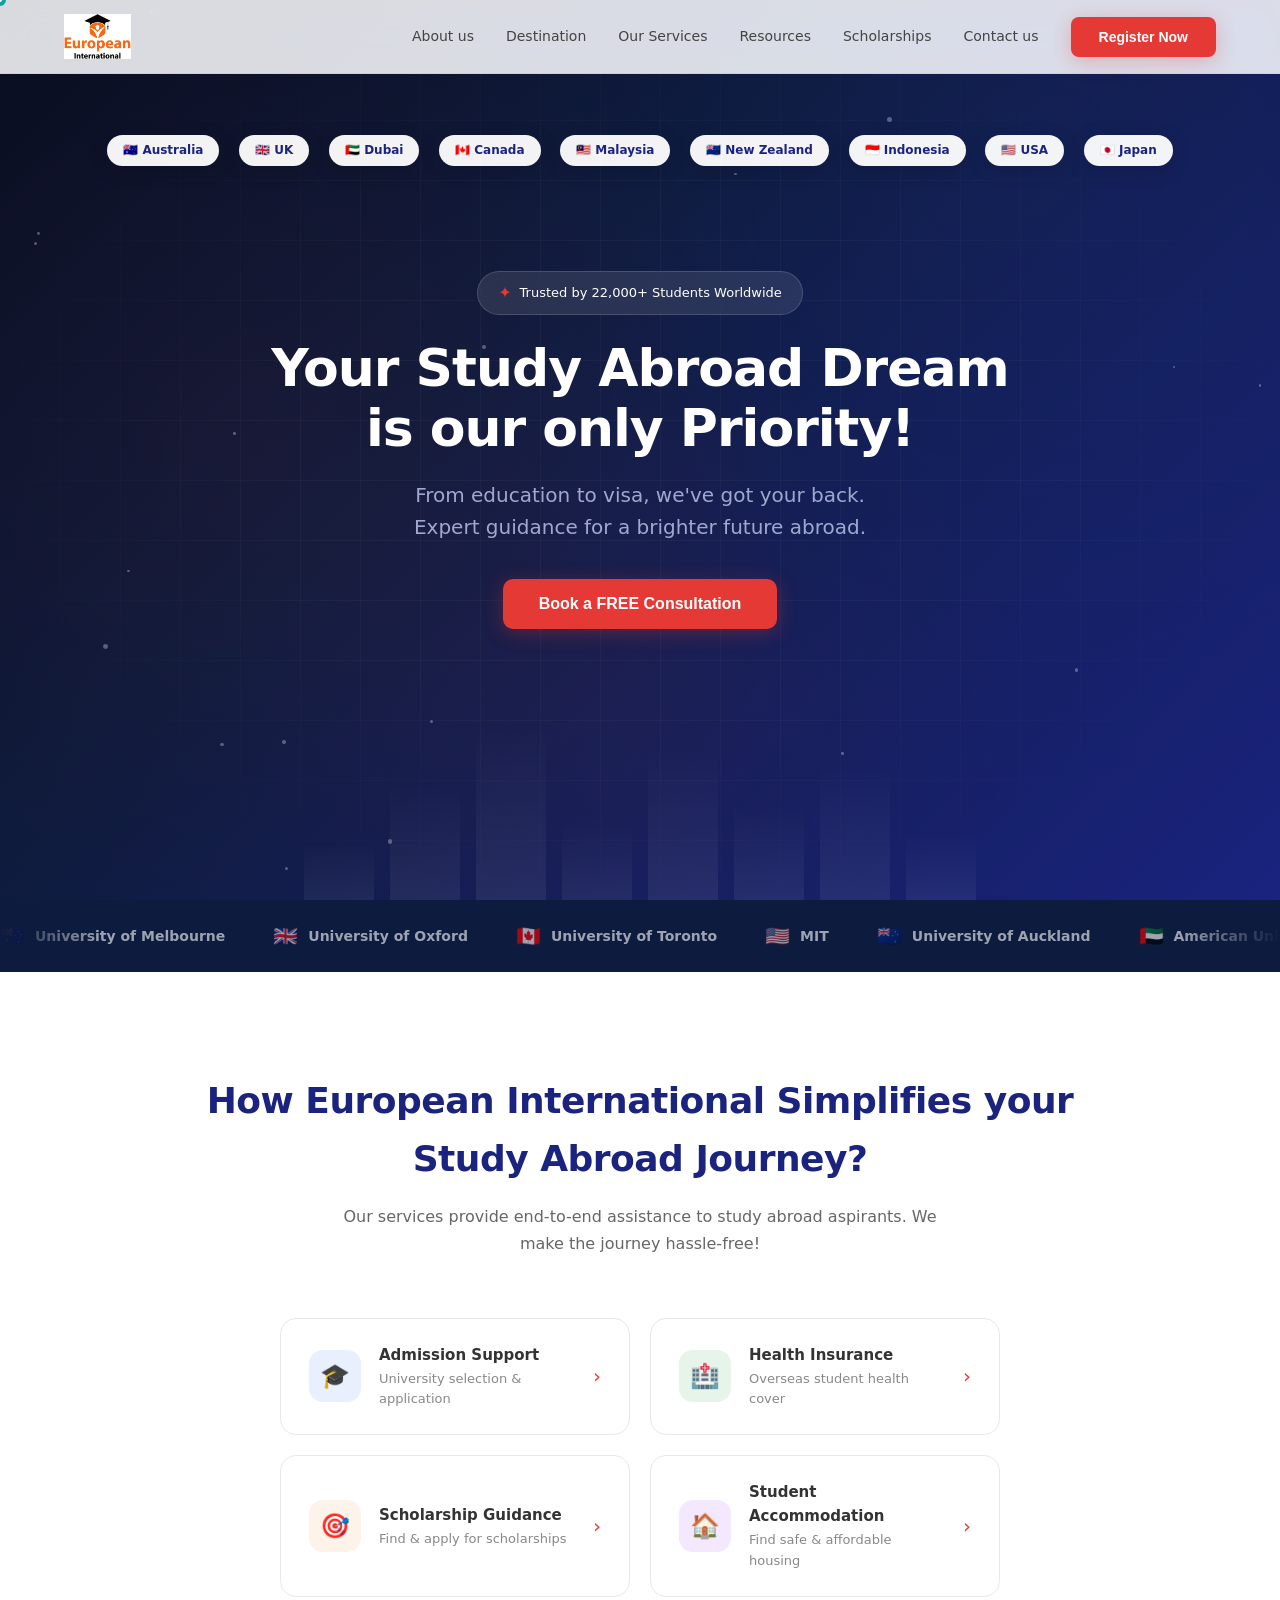
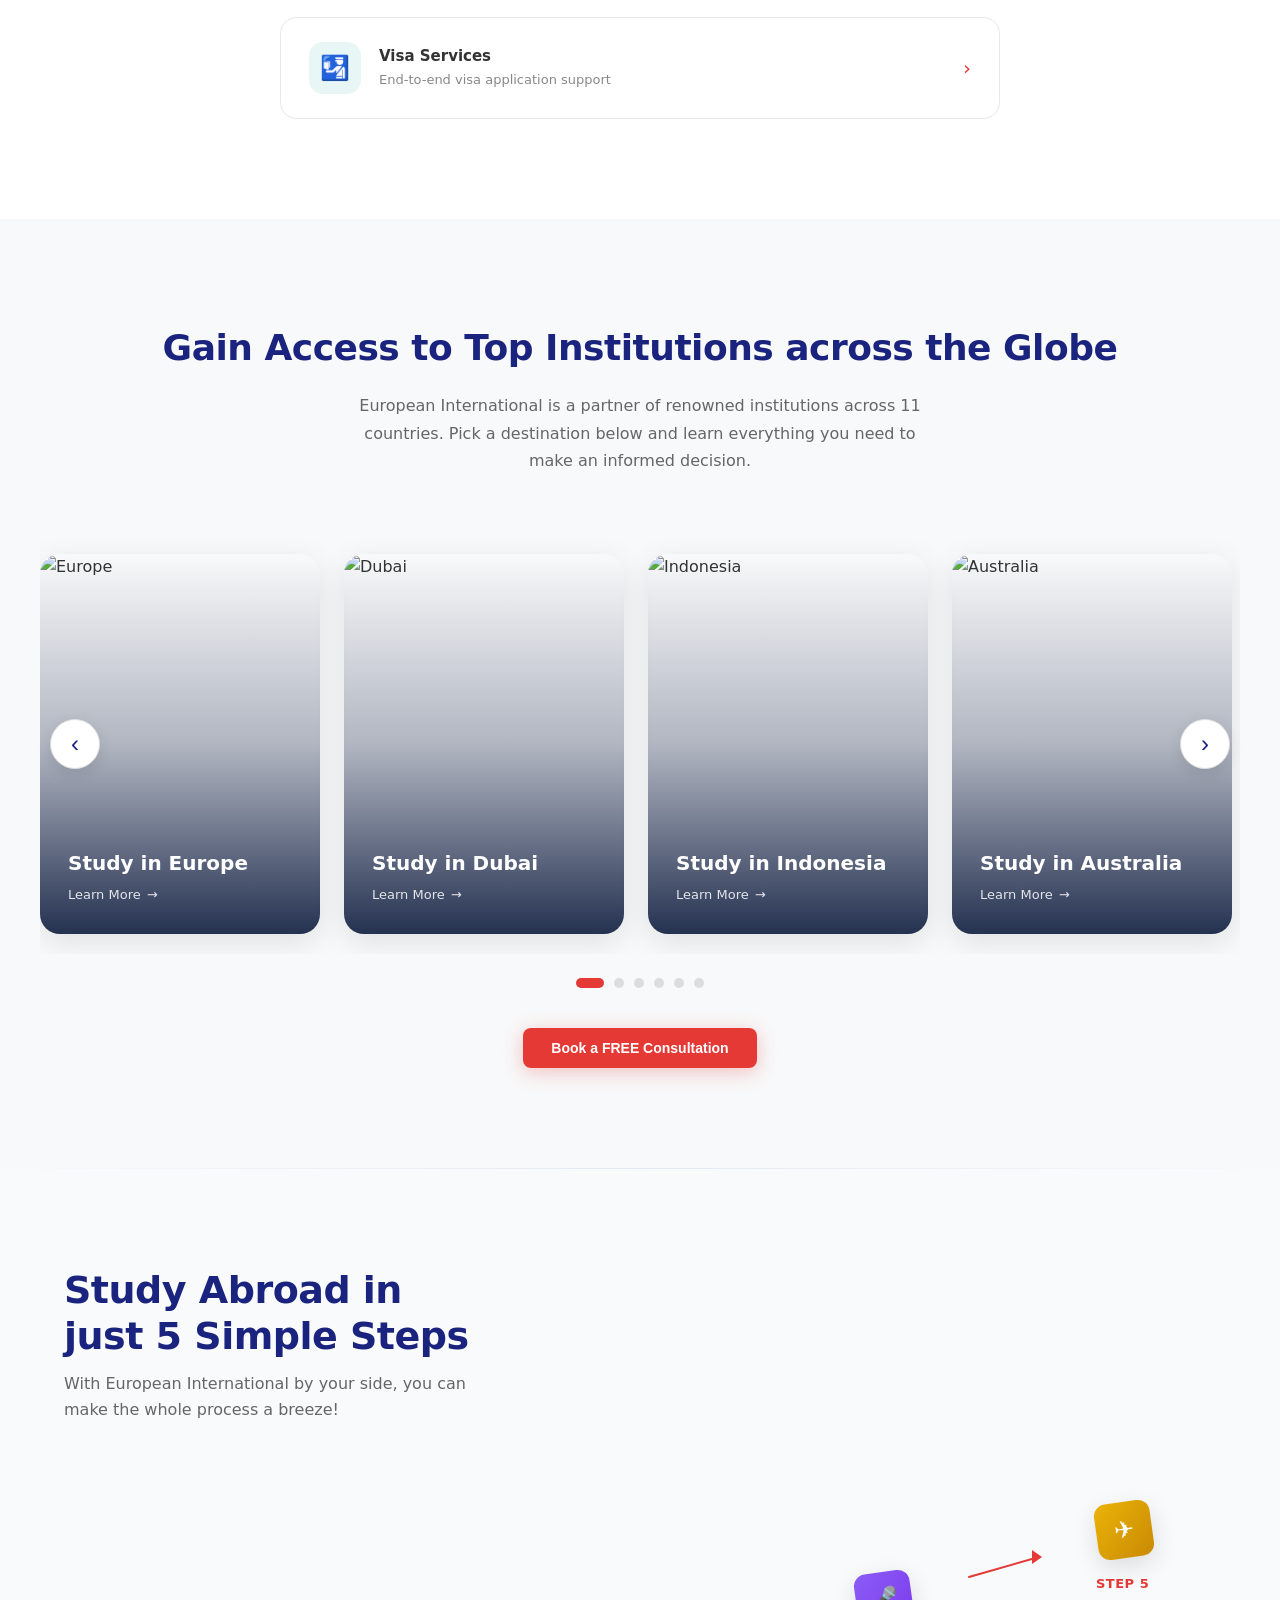
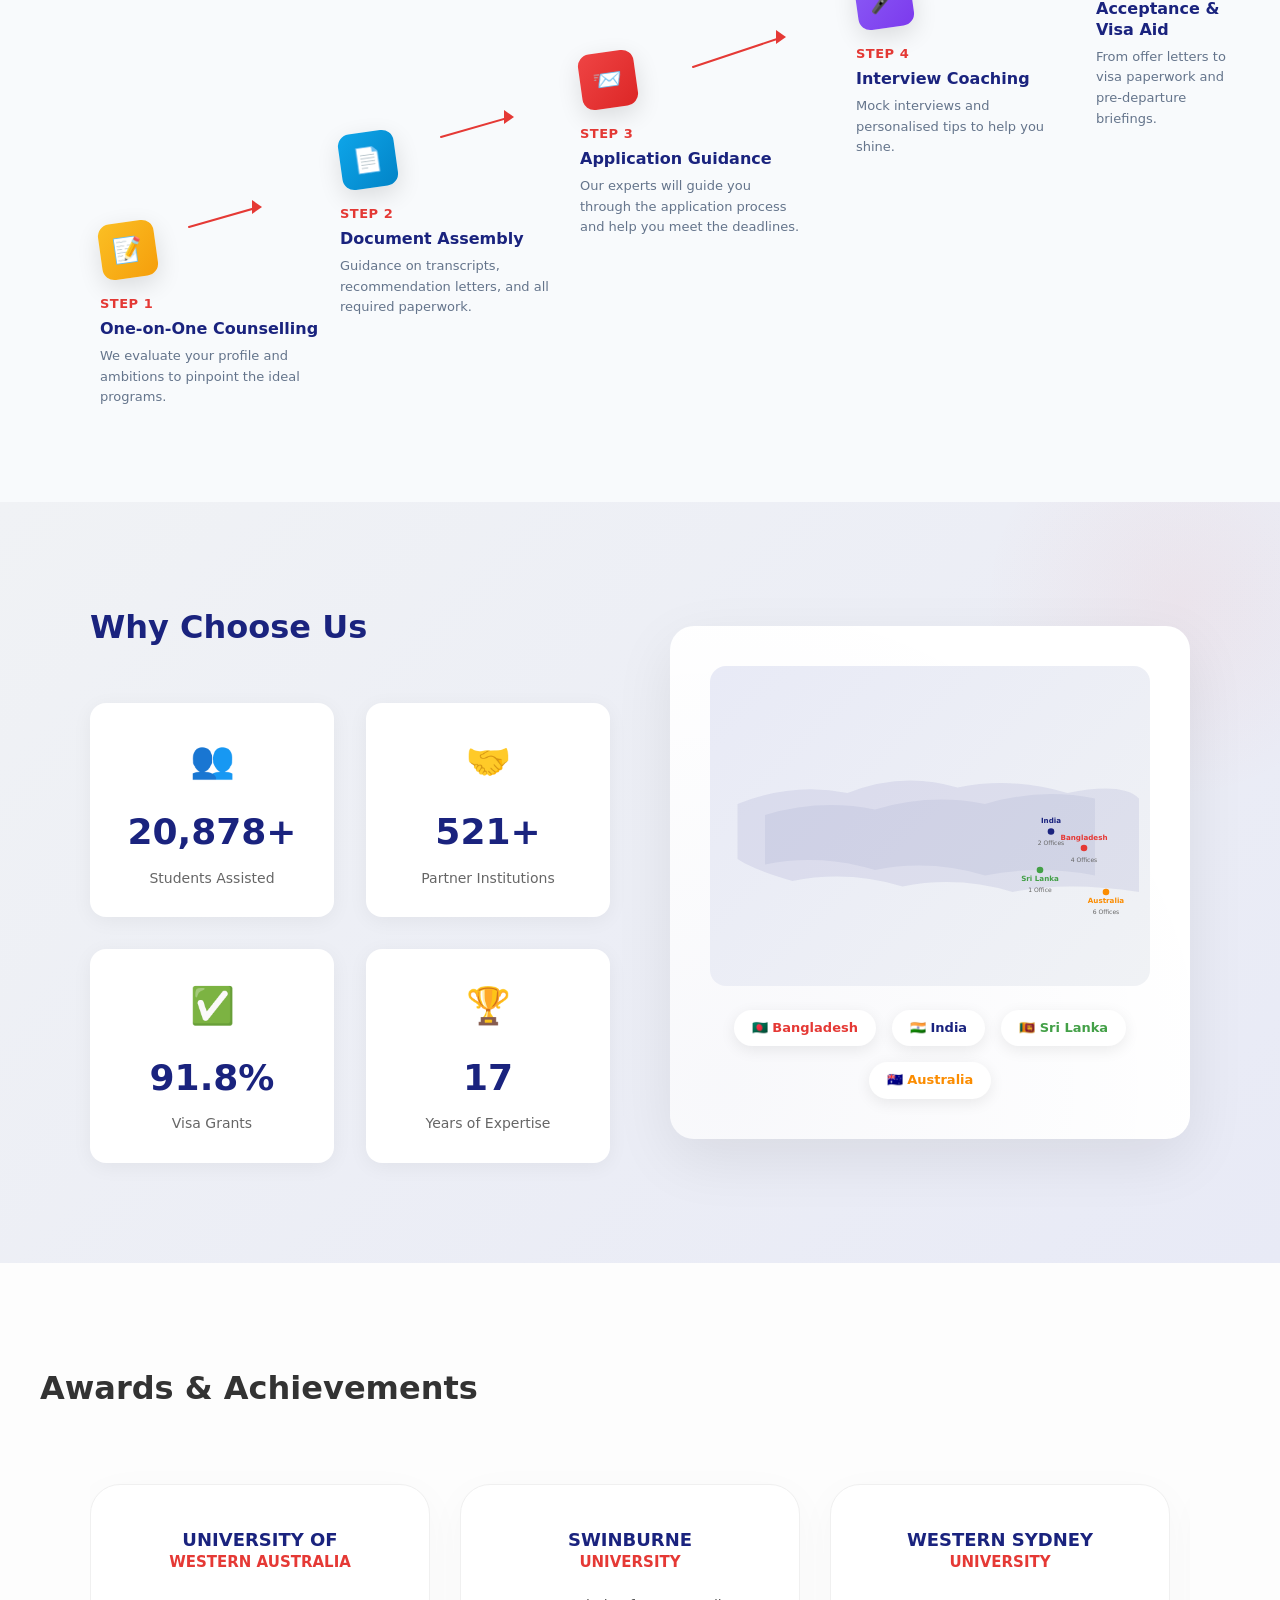
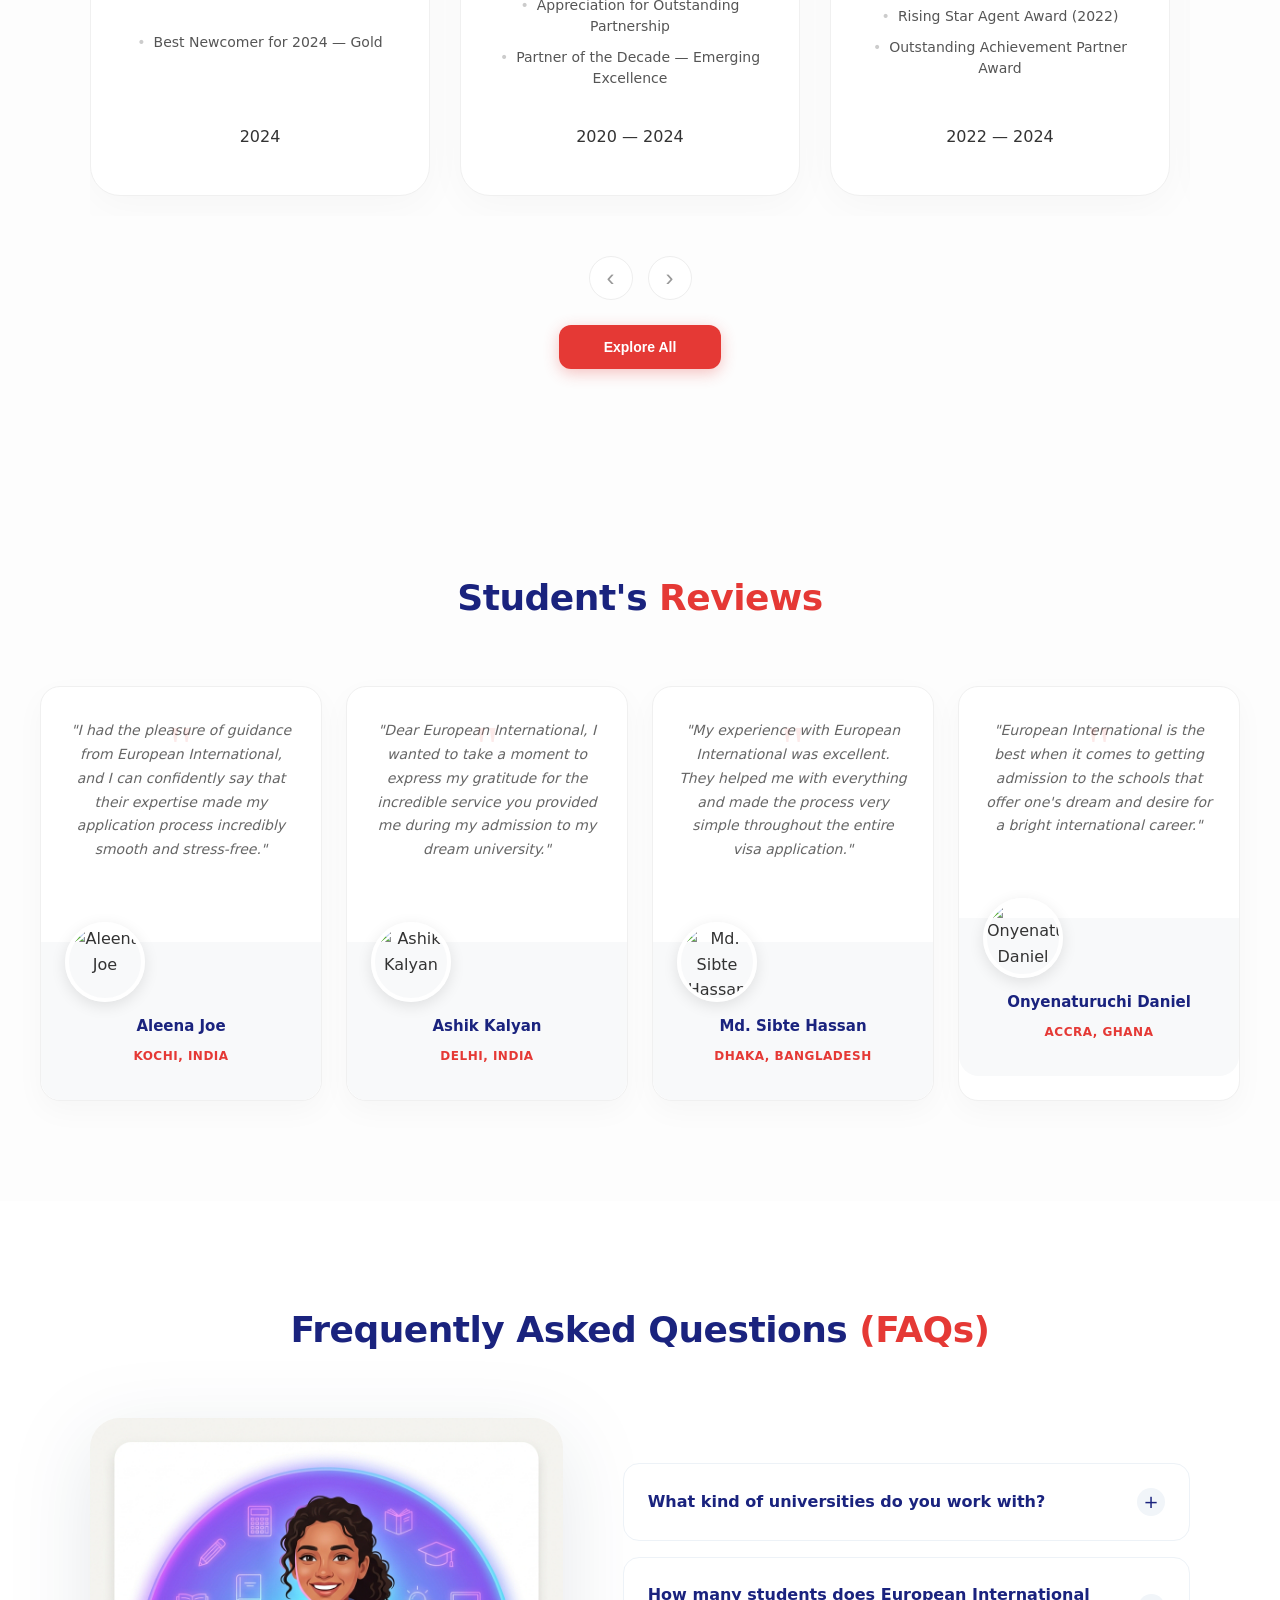
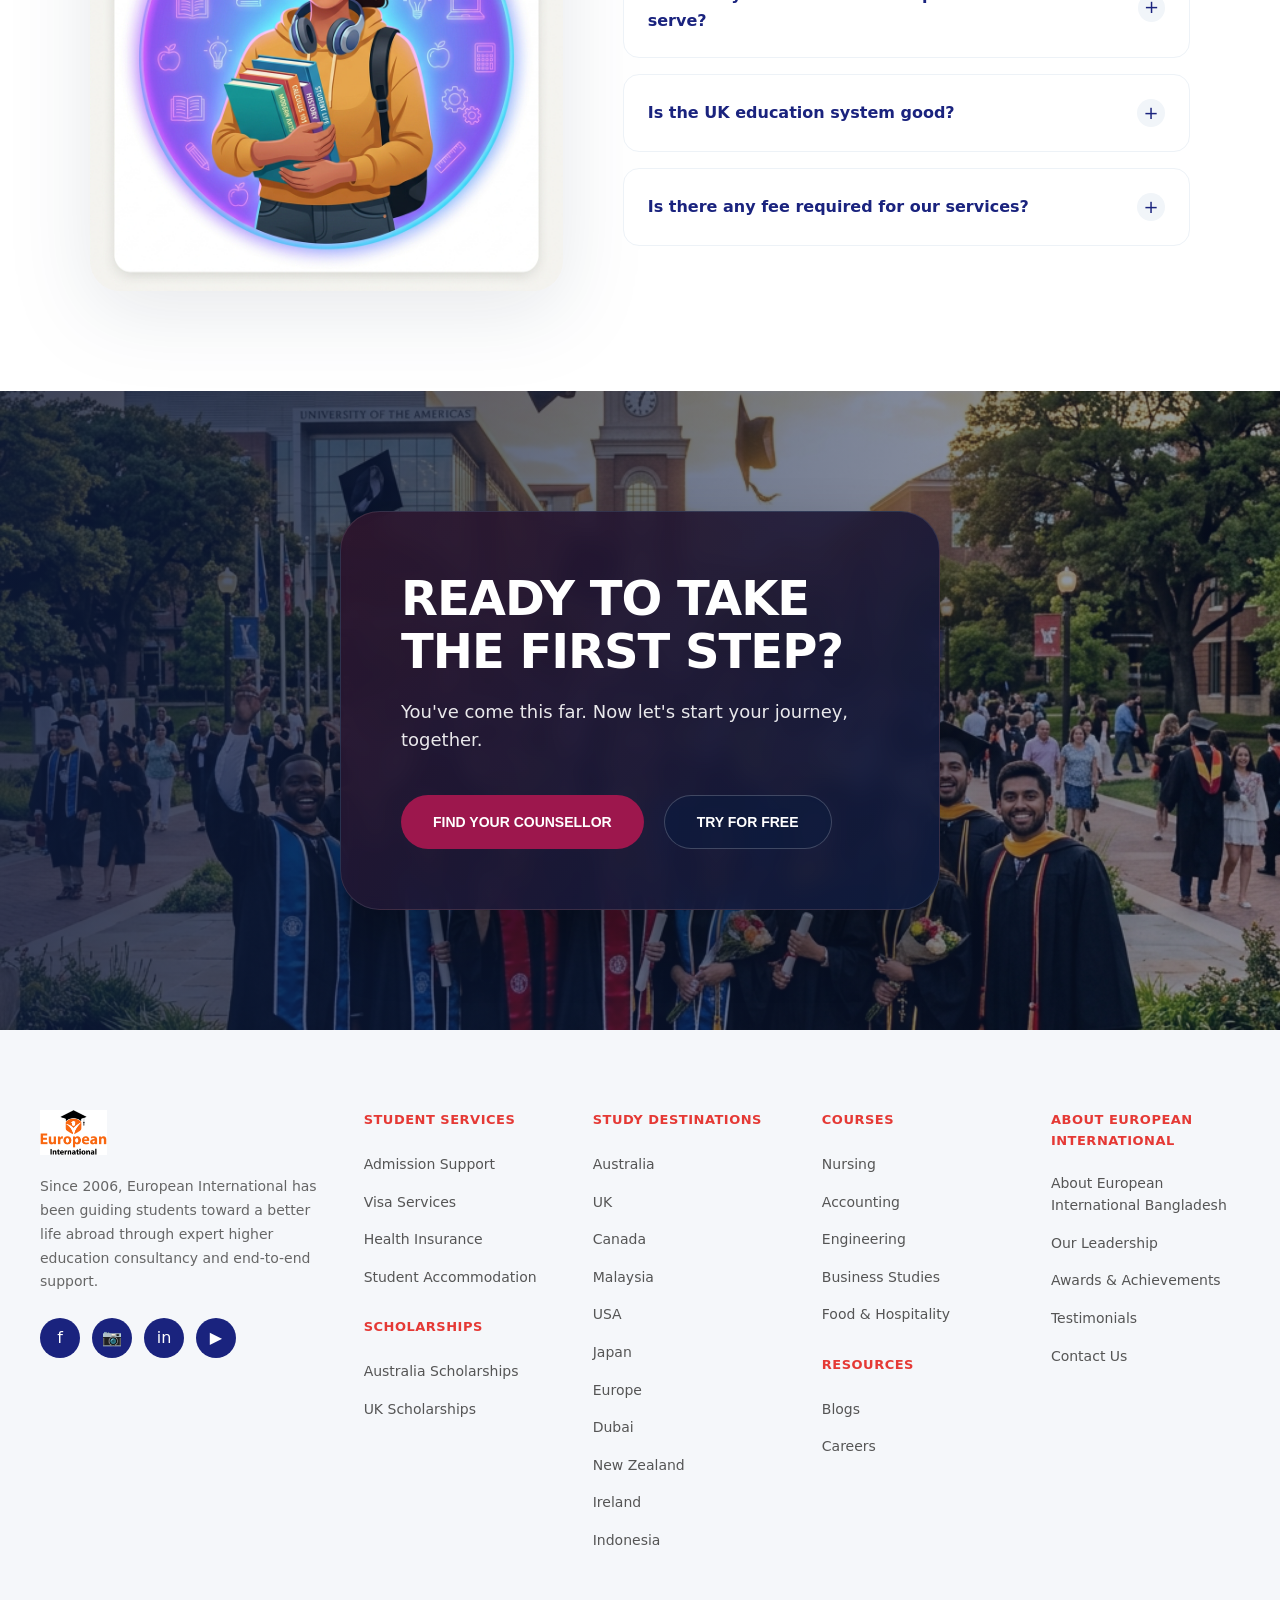
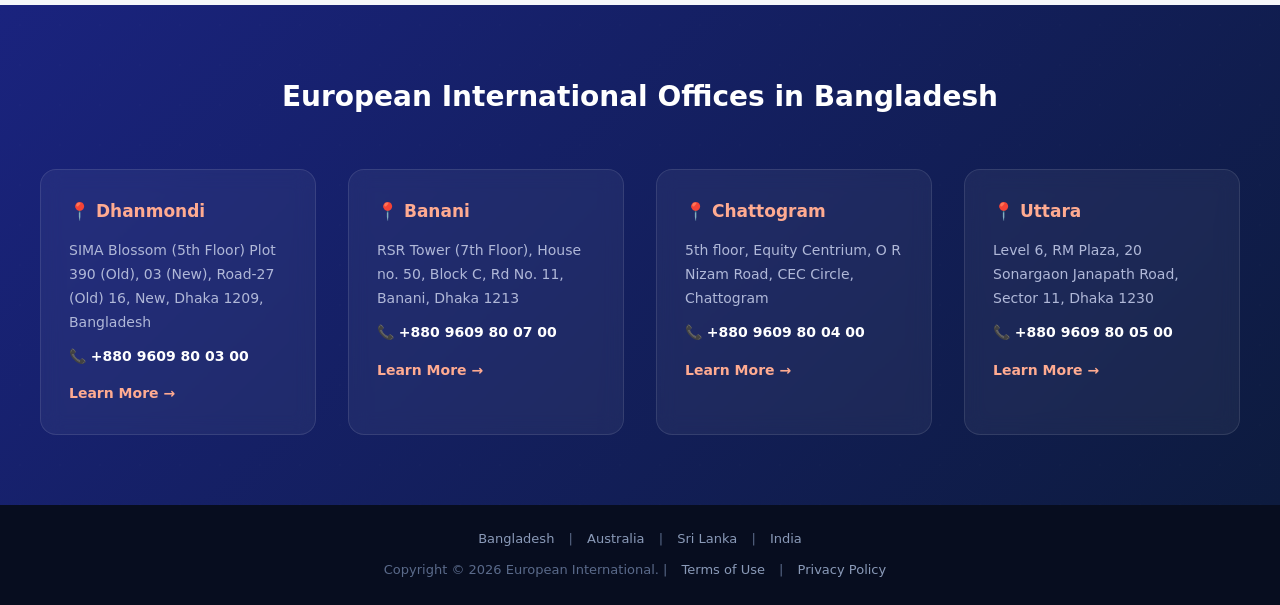
==== commit 590a0129: "Connect index.html navbar to dedicated pages - About us -> about.html (was #about) - Destination -> " ====
--- a/index.html
+++ b/index.html
@@ -22,8 +22,8 @@
       <img src="images/europeanbdlogo.png" alt="European International" style="height: 45px;">
     </div>
     <nav class="nav-links">
-      <a href="#about" class="dropdown">About us</a>
-      <a href="#destinations" class="dropdown">Destination</a>
+      <a href="about.html" class="dropdown">About us</a>
+      <a href="destinations.html" class="dropdown">Destination</a>
       <a href="services.html" class="dropdown">Our Services</a>
       <a href="#resources" class="dropdown">Resources</a>
       <a href="scholarships.html" class="dropdown">Scholarships</a>
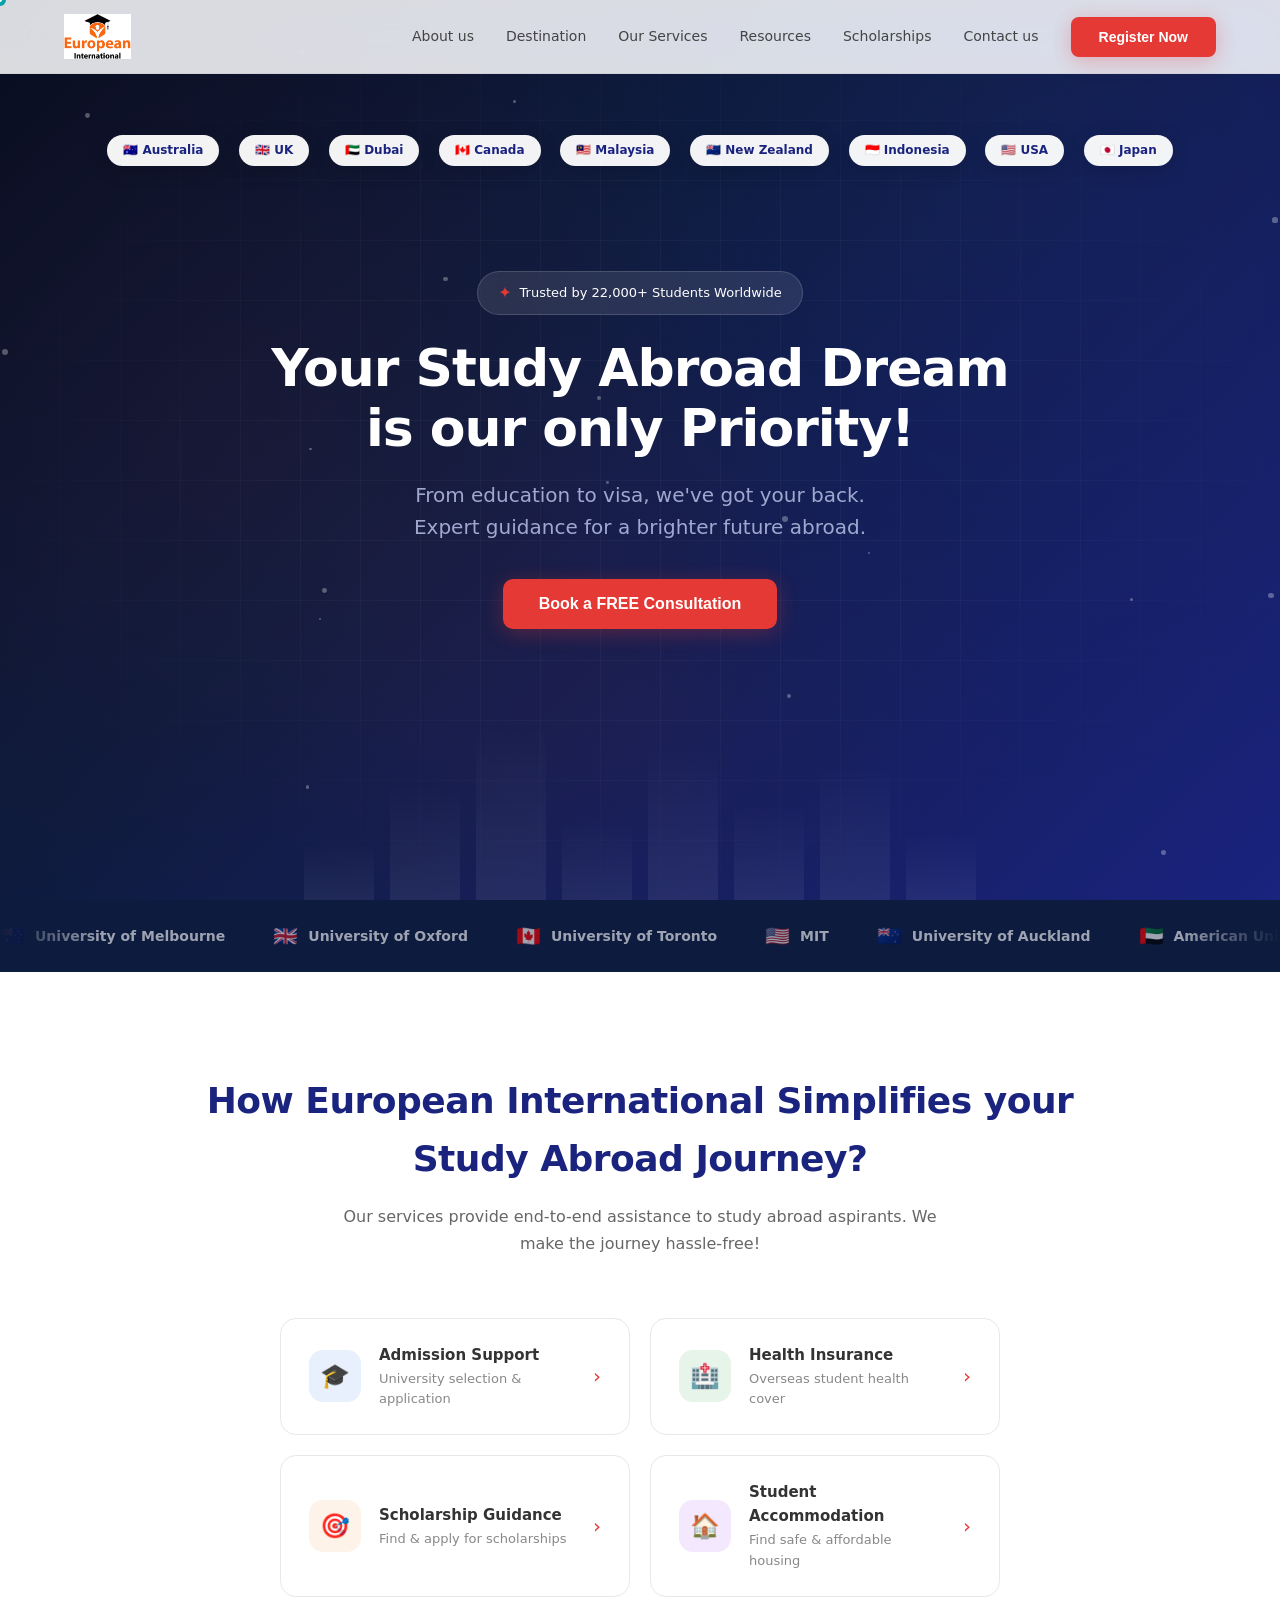
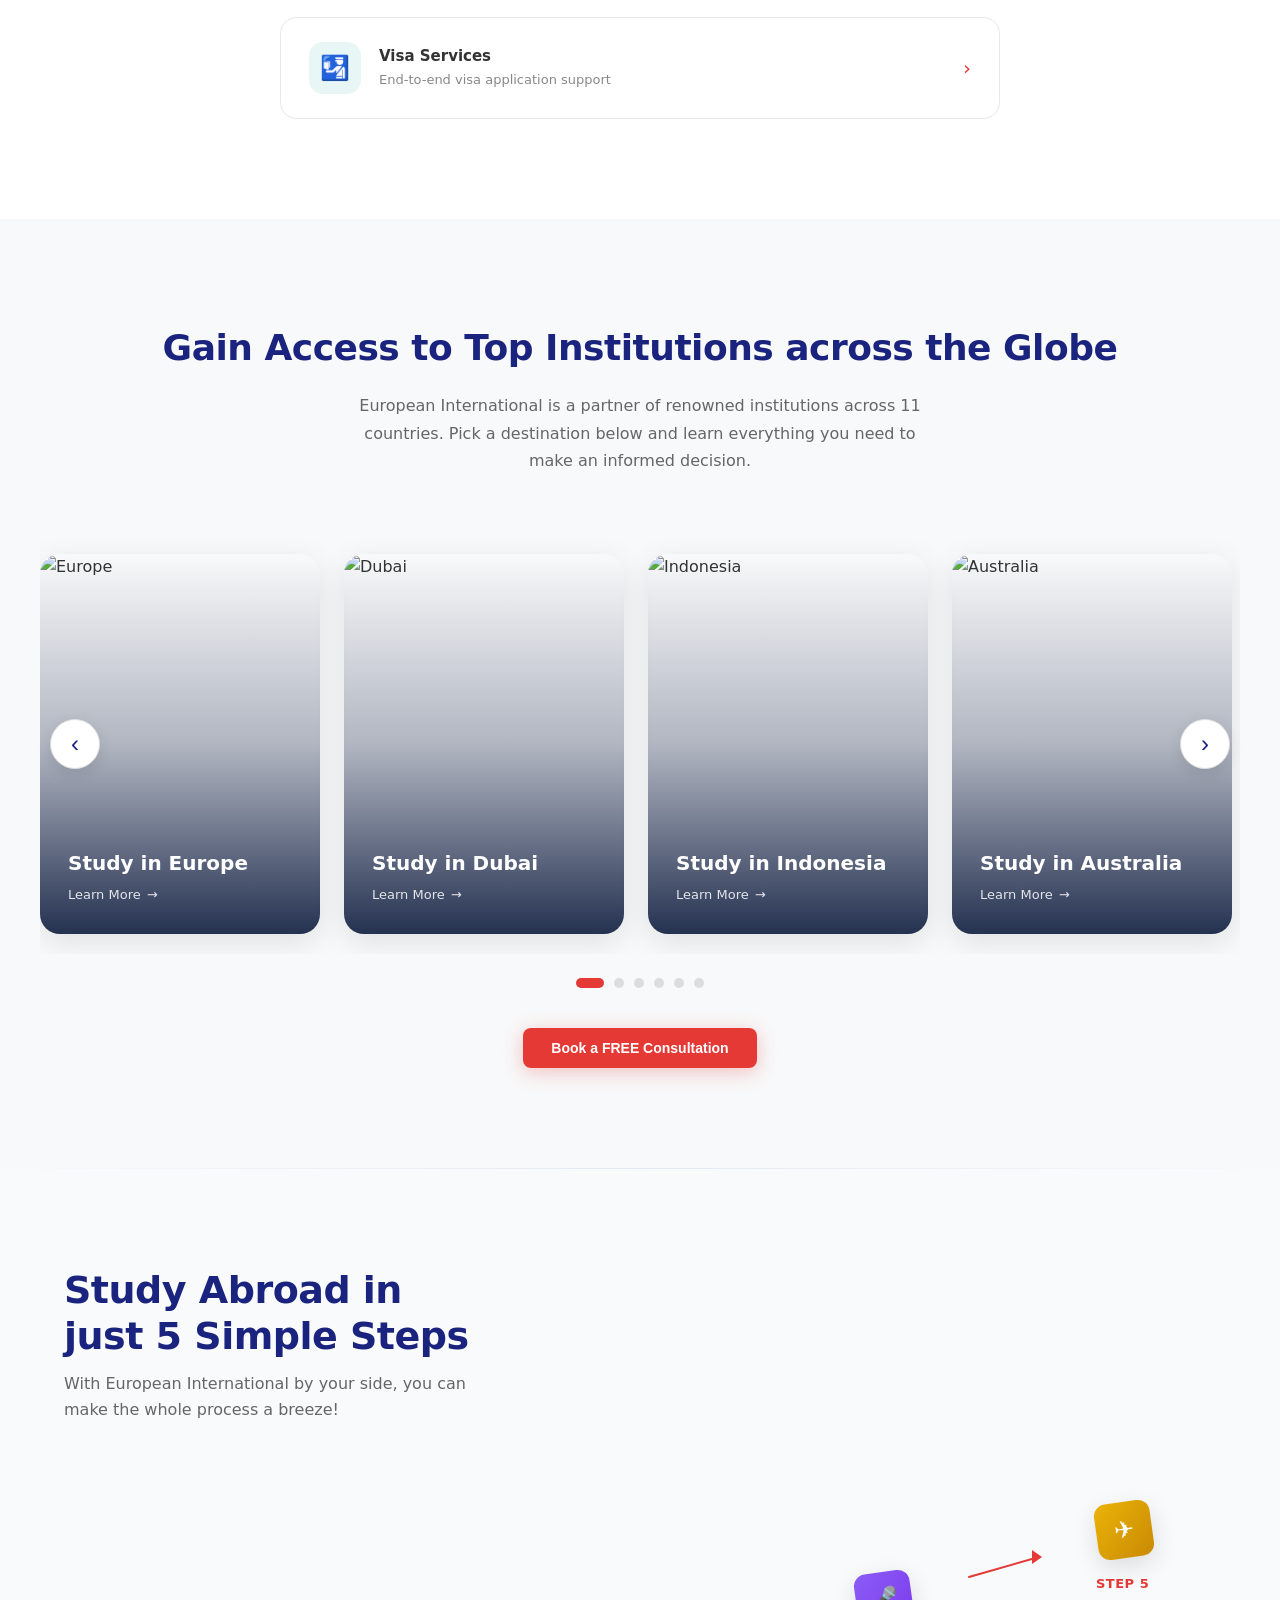
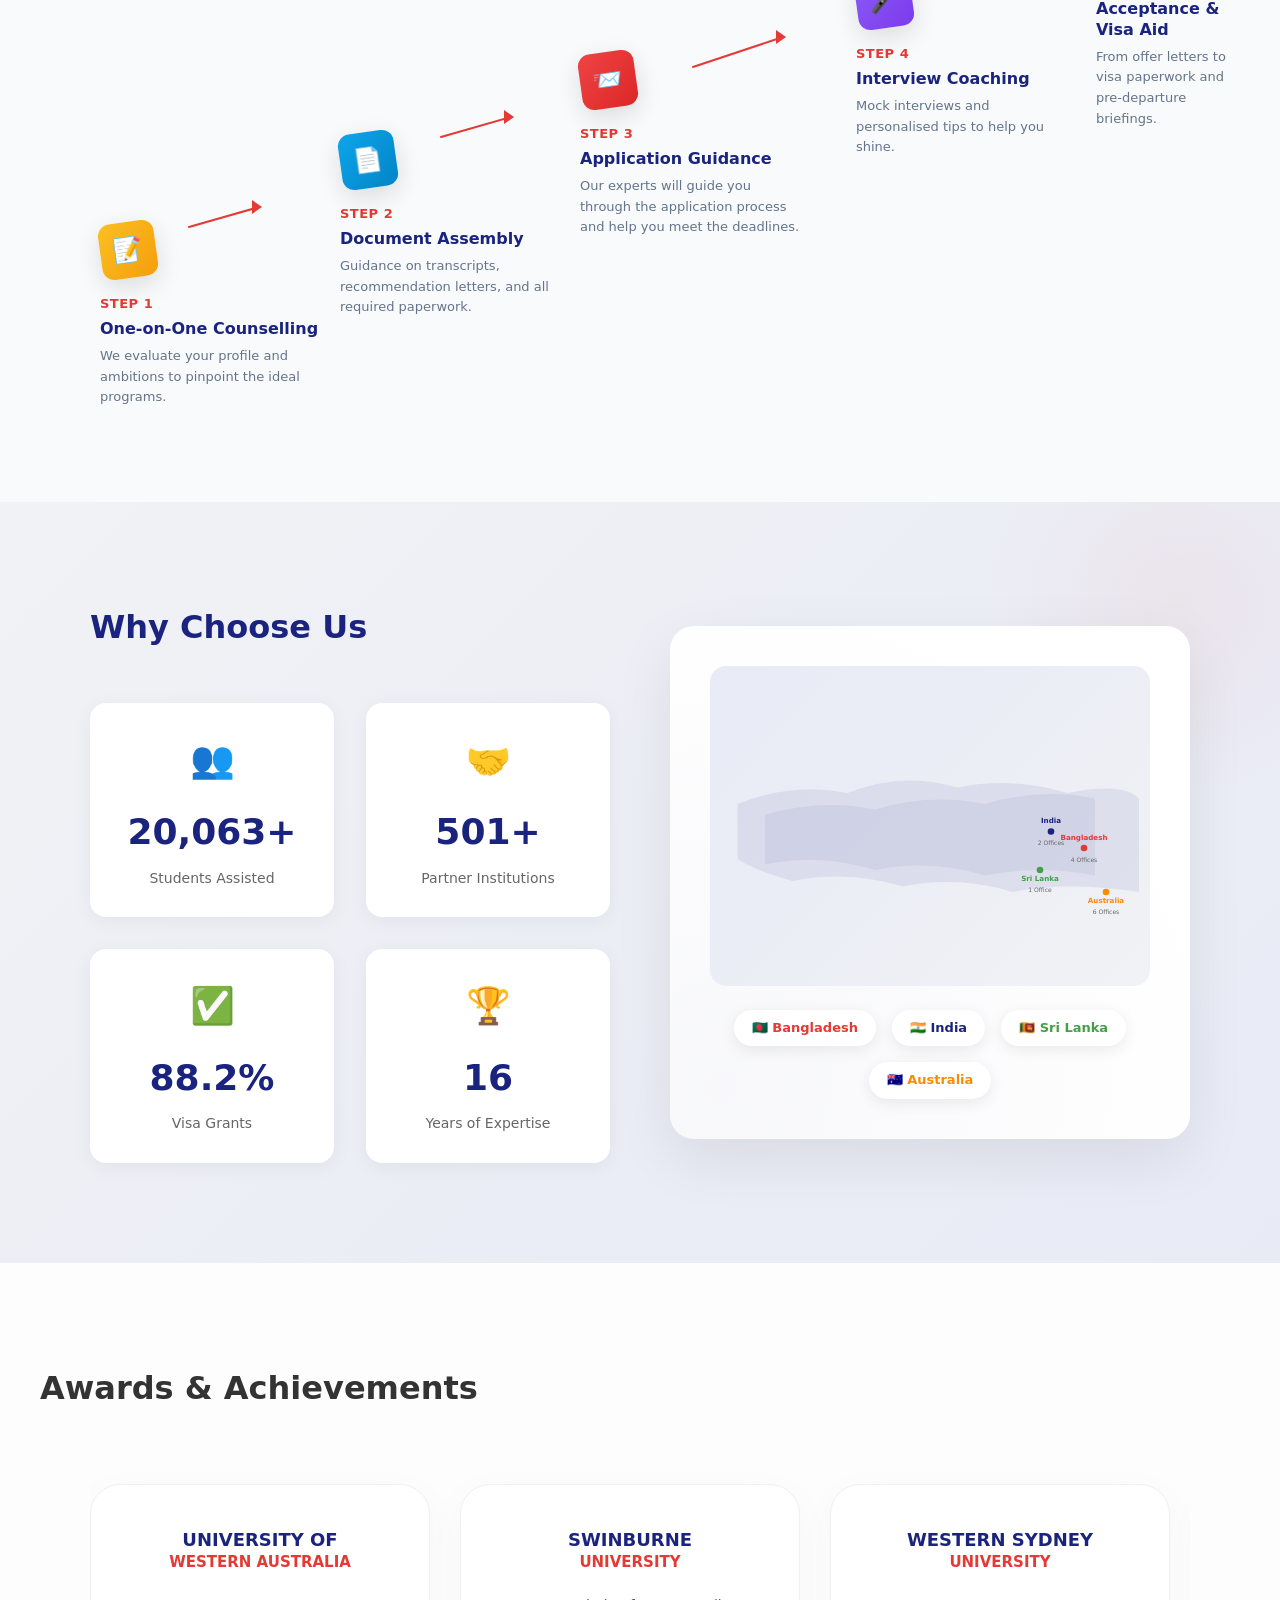
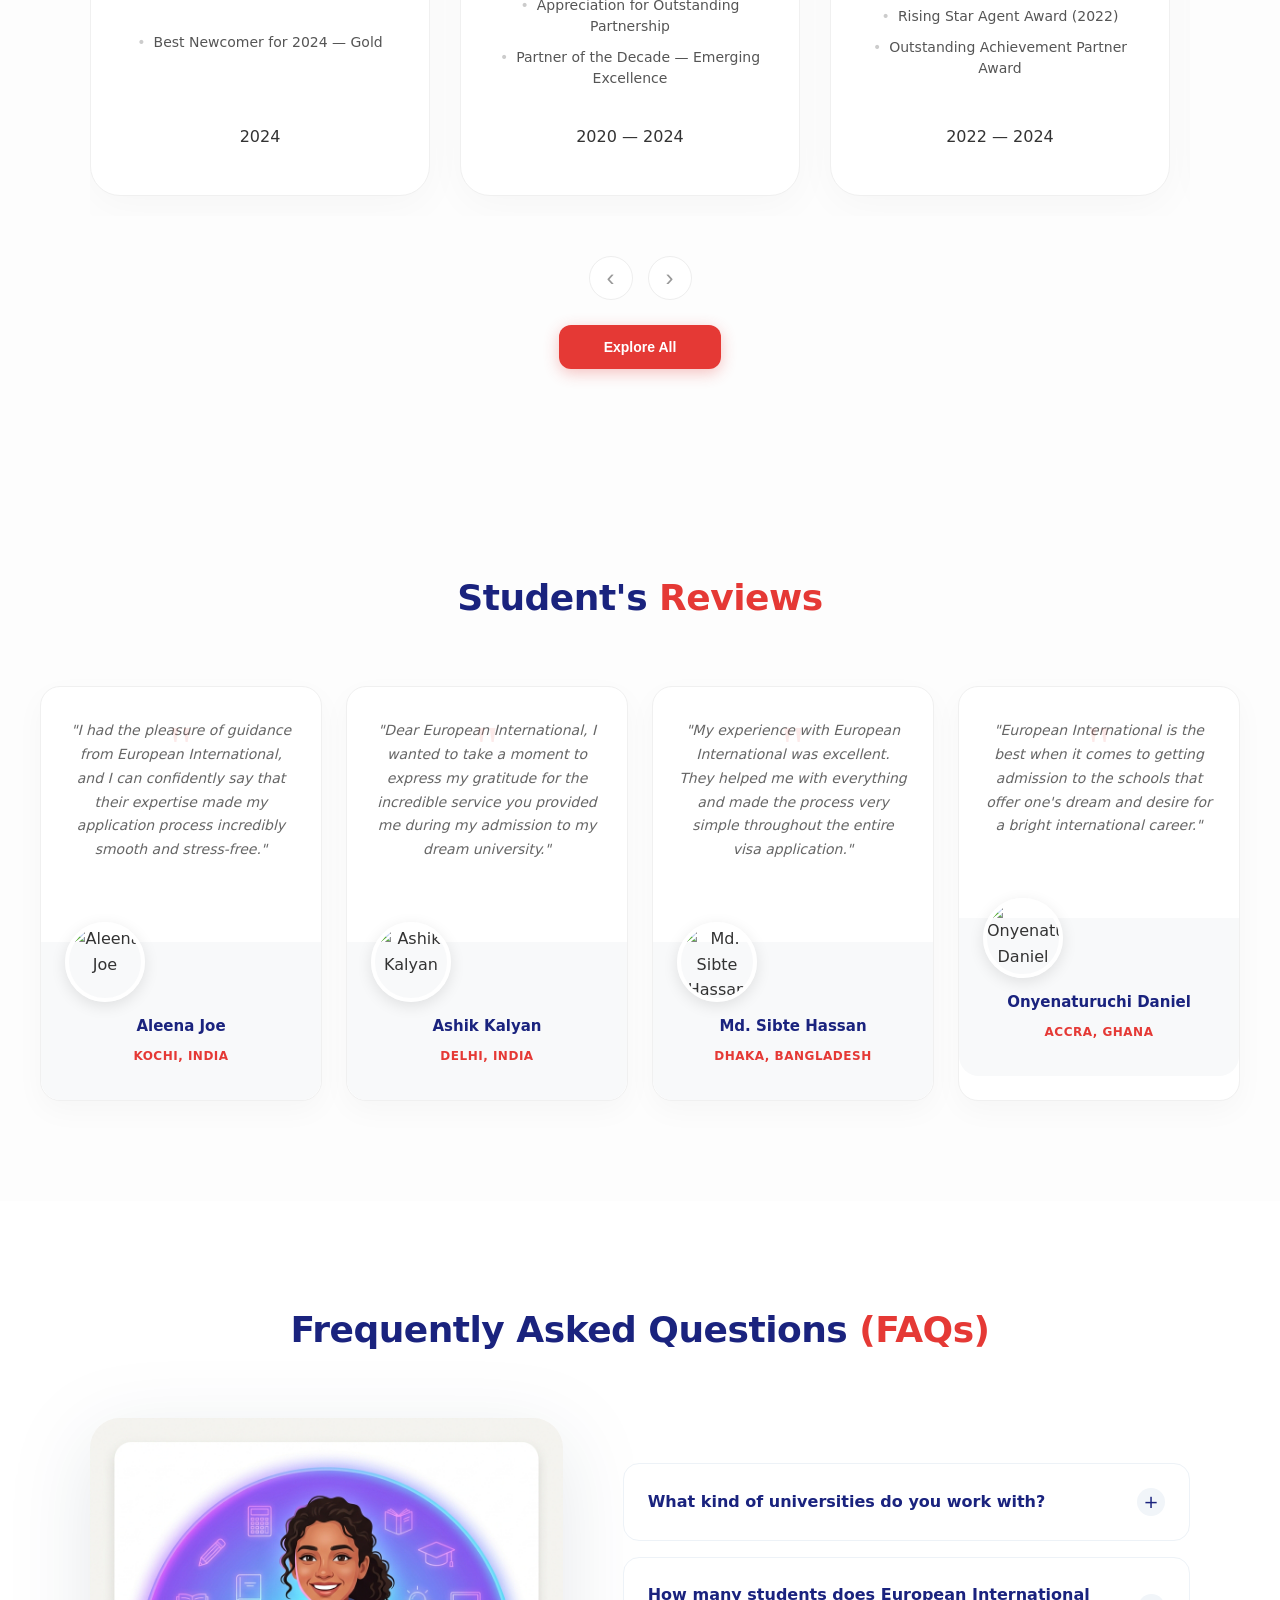
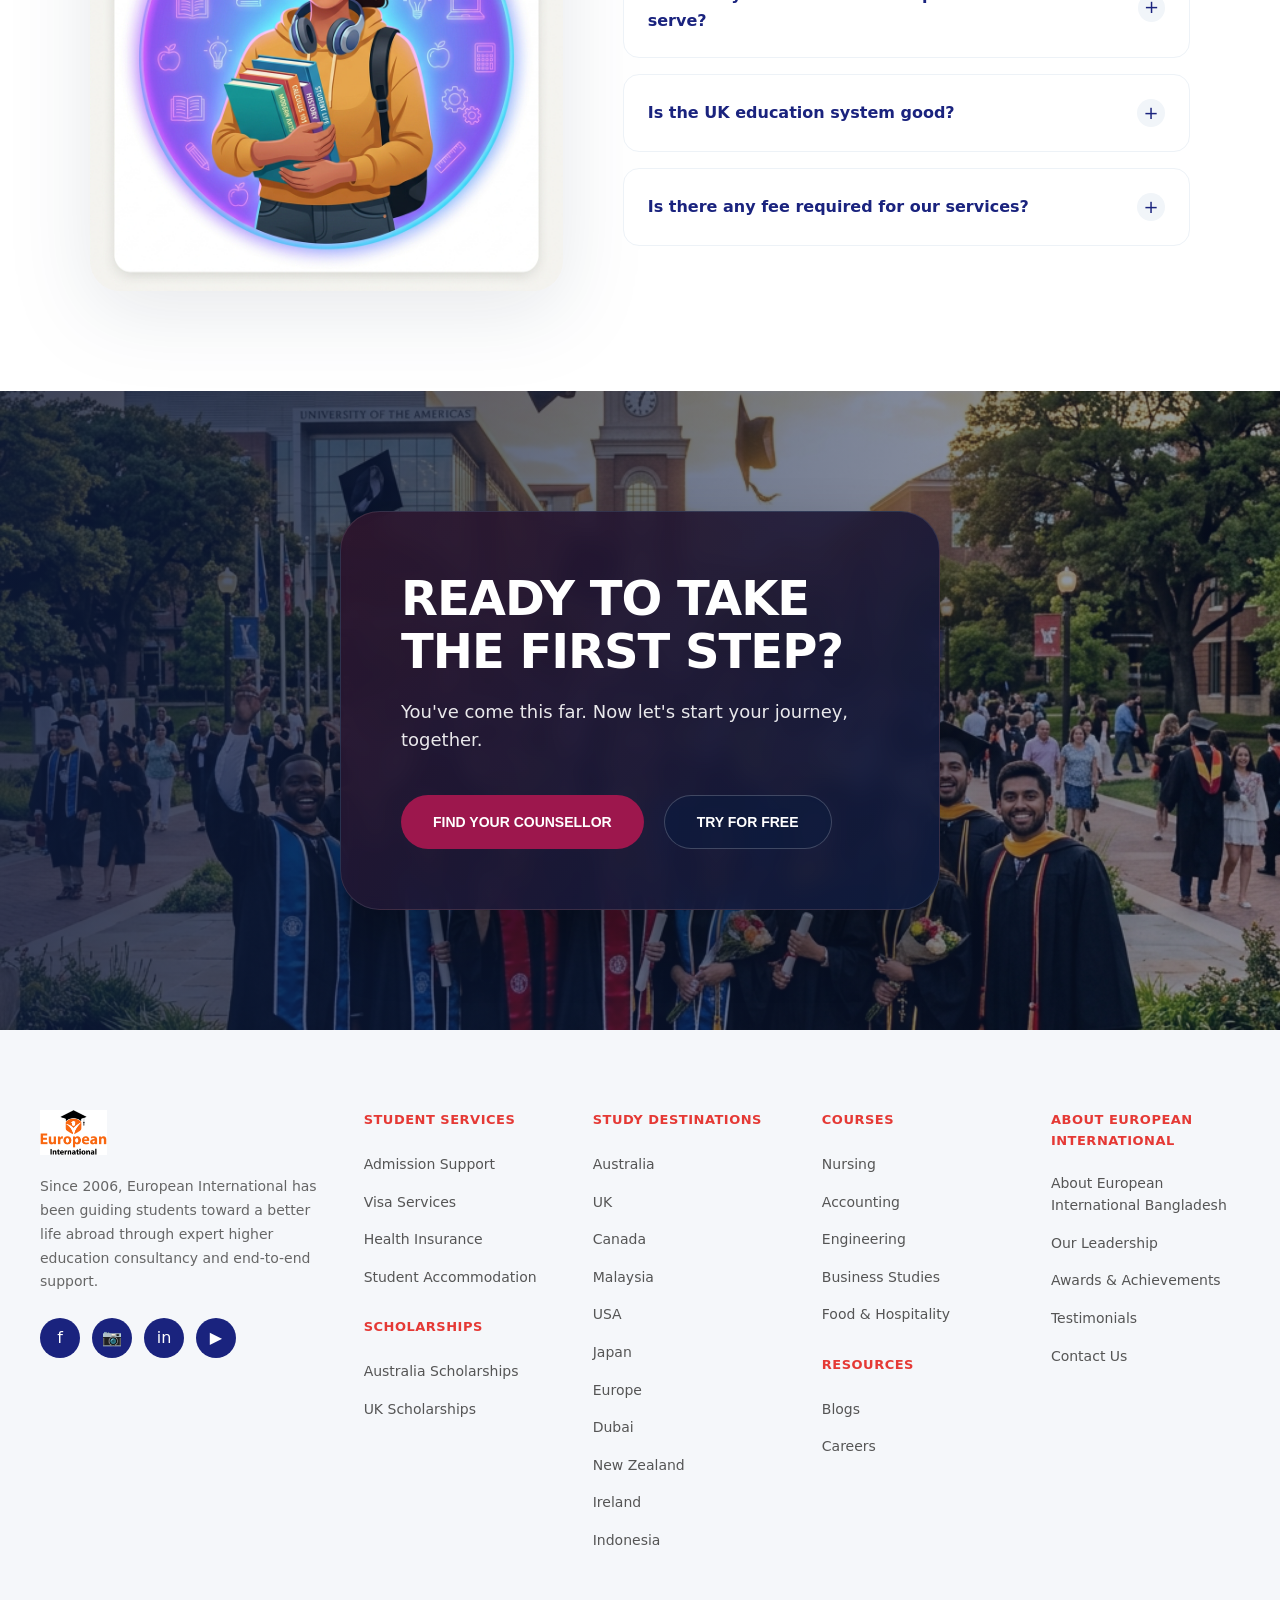
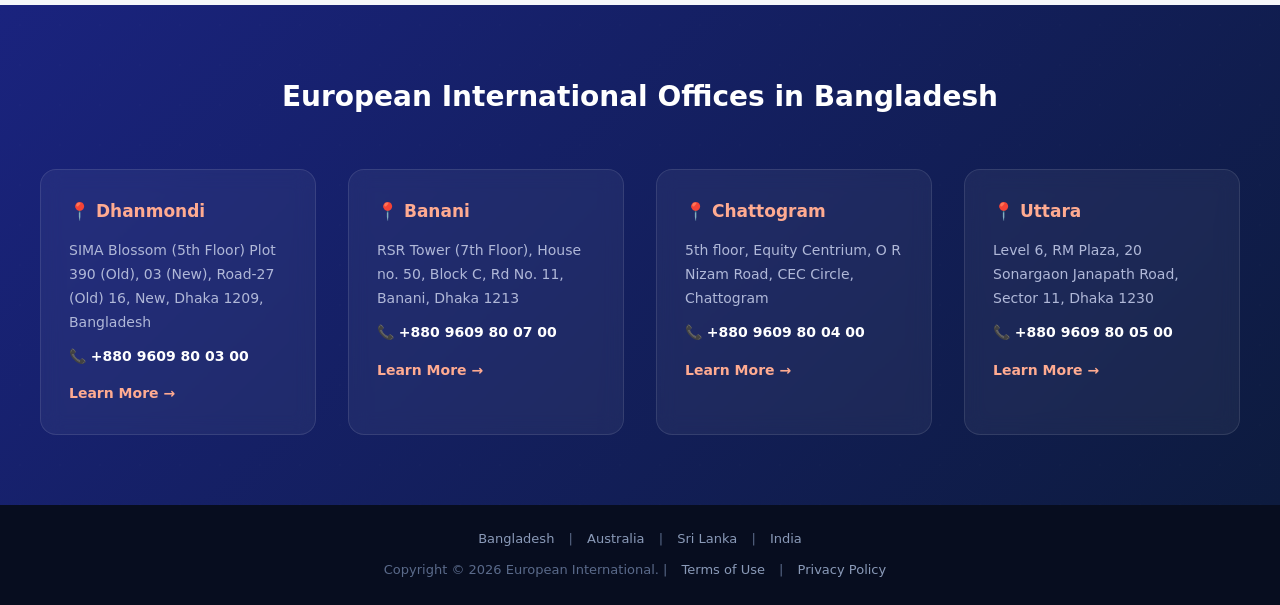
==== commit 92722235: "Connect Resources nav and footer links to dedicated resources.html - Navbar Resources: index.html#re" ====
--- a/index.html
+++ b/index.html
@@ -25,7 +25,7 @@
       <a href="about.html" class="dropdown">About us</a>
       <a href="destinations.html" class="dropdown">Destination</a>
       <a href="services.html" class="dropdown">Our Services</a>
-      <a href="#resources" class="dropdown">Resources</a>
+      <a href="resources.html" class="dropdown">Resources</a>
       <a href="scholarships.html" class="dropdown">Scholarships</a>
       <a href="contact.html">Contact us</a>
       <button class="btn-primary magnetic">Register Now</button>
@@ -618,7 +618,7 @@
       </ul>
       <h4 style="margin-top:28px;">Resources</h4>
       <ul>
-        <li><a href="#resources">Blogs</a></li>
+        <li><a href="resources.html">Blogs</a></li>
         <li><a href="#">Careers</a></li>
       </ul>
     </div>
